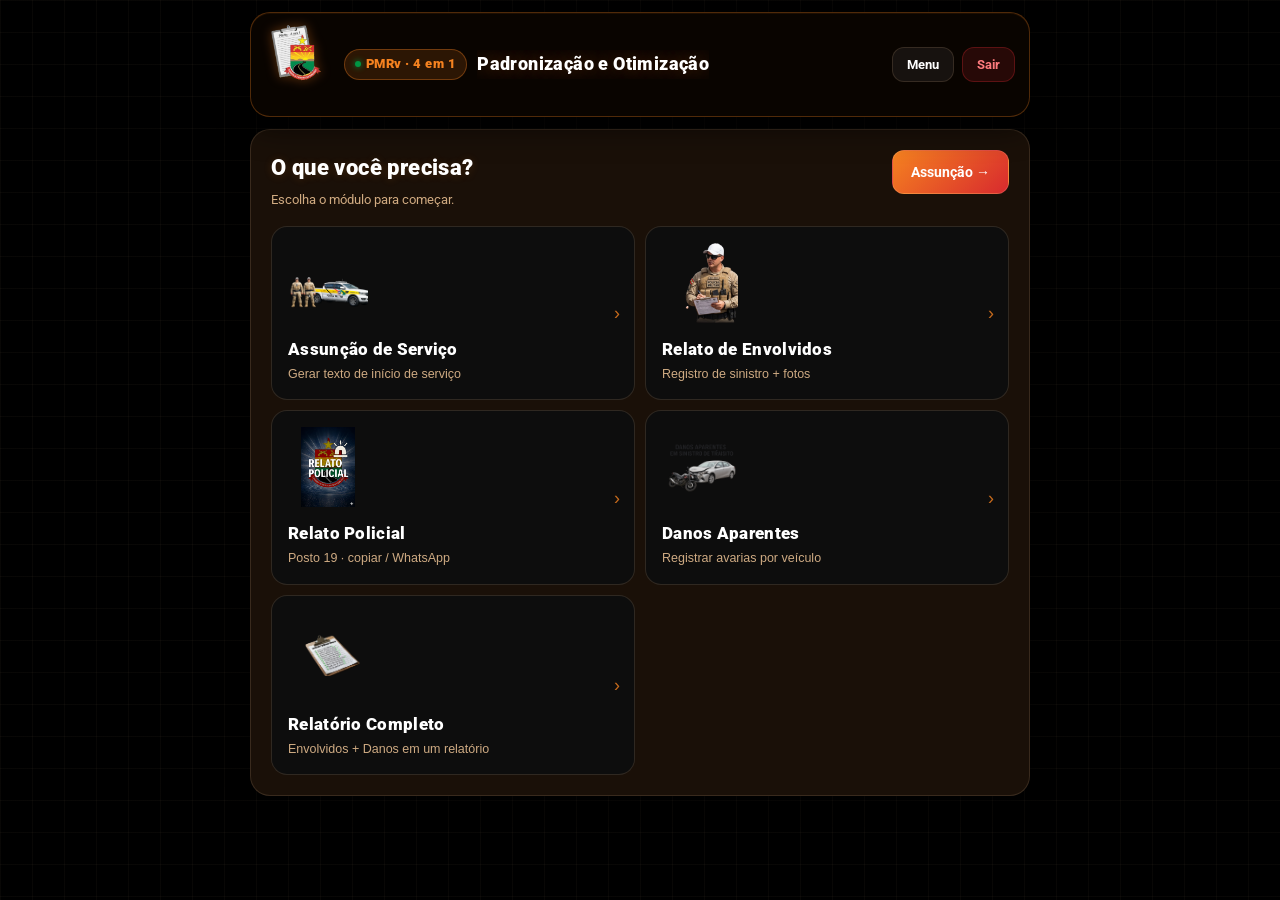
==== index.html @ e7b6b539 "Add files via upload" ====
﻿

<!DOCTYPE html>
<html lang="pt-BR">
<head>
  <meta charset="UTF-8" />
  <meta name="viewport" content="width=device-width, initial-scale=1.0" />
  <meta name="description" content="Ferramenta 4 em 1 para PMRv - Assunção, Envolvidos, Relatório e Danos" />
  <meta name="theme-color" content="#07090f" />
  <title>4 em 1 · PMRv</title>
  <link rel="preconnect" href="https://fonts.googleapis.com">
  <link rel="preconnect" href="https://fonts.gstatic.com" crossorigin>
  <link href="https://fonts.googleapis.com/css2?family=Roboto:wght@400;500;700;900&display=swap" rel="stylesheet">

  
    <link rel="stylesheet" href="css/inlined.css">
    <link rel="stylesheet" href="css/style.css">
</head>

<body>
<div class="app" role="main">

  <!-- ============================================================
       TOPBAR
  ============================================================ -->
  <header class="topbar" role="banner">
    <div class="brand">
      <img src="img/extracted_1.png" alt="Brasão PMRv" class="brand-logo" aria-hidden="true" />
      
      <span class="brand-pill" aria-label="Sistema PMRv 4 em 1 - Online">
        <span class="brand-dot" aria-hidden="true"></span>
        PMRv · 4 em 1
      </span>
      <span class="brand-title">Padronização e Otimização</span>
    </div>
    <nav class="topbar-actions" aria-label="Navegação principal">
      <button class="btn" onclick="go('home')" aria-label="Ir para o menu principal">Menu</button>
      <button class="btn btn-danger" onclick="go('ended')" aria-label="Encerrar sessão">Sair</button>
    </nav>
  </header>

  <!-- ============================================================
       HOME
  ============================================================ -->
  <section id="screen-home" class="screen active" aria-label="Menu principal">
    <div class="card">
      <div class="card-header">
        <div>
          <h2 class="card-title">O que você precisa?</h2>
          <p class="card-sub">Escolha o módulo para começar.</p>
        </div>
        <button class="btn btn-primary btn-lg" onclick="go('assumir')" aria-label="Ir para Assunção de Serviço">Assunção →</button>
      </div>

      <div class="menu-grid" role="navigation" aria-label="Módulos disponíveis">
        <button class="menu-card" data-color="blue" onclick="go('assumir')">
          <div class="menu-icon"><img src="img/extracted_2.png" alt="Viatura PMRv" class="menu-icon-img" /></div>
          <div class="menu-title">Assunção de Serviço</div>
          <div class="menu-desc">Gerar texto de início de serviço</div>
          <span class="menu-arrow">›</span>
        </button>

        <button class="menu-card" data-color="green" onclick="go('envolvidos')">
          <div class="menu-icon"><img src="img/extracted_3.png" alt="Relato de Envolvidos" class="menu-icon-img" /></div>
          <div class="menu-title">Relato de Envolvidos</div>
          <div class="menu-desc">Registro de sinistro + fotos</div>
          <span class="menu-arrow">›</span>
        </button>

        <button class="menu-card" data-color="amber" onclick="go('pmrv')">
          <div class="menu-icon"><img src="img/extracted_4.png" alt="Relato Policial" class="menu-icon-img" /></div>
          <div class="menu-title">Relato Policial</div>
          <div class="menu-desc">Posto 19 · copiar / WhatsApp</div>
          <span class="menu-arrow">›</span>
        </button>

        <button class="menu-card" data-color="red" onclick="go('danos')">
          <div class="menu-icon"><img src="img/extracted_5.png" alt="Danos Aparentes" class="menu-icon-img" /></div>
          <div class="menu-title">Danos Aparentes</div>
          <div class="menu-desc">Registrar avarias por veículo</div>
          <span class="menu-arrow">›</span>
        </button>

        <button class="menu-card" data-color="purple" onclick="go('relatorio')">
          <div class="menu-icon"><img src="relatorio.png" class="menu-icon-img" alt="Relatório Completo" style="height:86px;"></div>
          <div class="menu-title">Relatório Completo</div>
          <div class="menu-desc">Envolvidos + Danos em um relatório</div>
          <span class="menu-arrow">›</span>
        </button>
      </div>
    </div>
  </section>

  <!-- ============================================================
       ASSUNÇÃO DE SERVIÇO
  ============================================================ -->
  <section id="screen-assumir" class="screen">
    <div class="back-row">
      <button class="btn" onclick="go('home')">← Voltar</button>
      <button class="btn btn-danger" onclick="go('ended')">Sair</button>
    </div>
    <div class="card">
      <div class="card-header">
        <div>
          <h2 class="card-title">🚔 Assunção de Serviço</h2>
          <p class="card-sub">Gerar texto de início de serviço para envio</p>
        </div>
      </div>

      <div class="form-grid">
        <!-- Mesa -->
        <div class="form-field">
          <button id="ass_mesa_btn" type="button" class="vtr-btn" style="width:100%;font-size:15px;padding:12px;" onclick="ass_toggleMesa()">🪑 Recepção do P19</button>
        </div>

        <!-- Builder: Viatura + Policiais -->
        <div class="form-field" id="ass_builder_wrap">
          <div id="ass_build_vtr_section">
            <label class="field-label">Adicionar Viatura</label>
            <div class="vtr-grid" id="ass_build_vtr_grid">
              <button type="button" class="vtr-btn" onclick="ass_build_selecionarVtr(this,'0005')">PM-0005</button>
              <button type="button" class="vtr-btn" onclick="ass_build_selecionarVtr(this,'0070')">PM-0070</button>
              <button type="button" class="vtr-btn" onclick="ass_build_selecionarVtr(this,'5312')">PM-5312</button>
              <button type="button" class="vtr-btn" onclick="ass_build_selecionarVtr(this,'6997')">PM-6997</button>
              <button type="button" class="vtr-btn" onclick="ass_build_selecionarVtr(this,'5484')">PM-5484</button>
              <button type="button" class="vtr-btn" onclick="ass_build_selecionarVtr(this,'5592')">PM-5592</button>
              <button type="button" class="vtr-btn" onclick="ass_build_selecionarVtr(this,'5599')">PM-5599</button>
              <button type="button" class="vtr-btn vtr-manual-btn" id="ass_build_vtr_manual_btn" onclick="ass_build_toggleVtrManual(this)">✏️ Manual</button>
            </div>
            <div id="ass_build_vtr_manual_wrap" class="hidden mt-8">
              <div style="display:flex;gap:6px;align-items:center;">
                <div class="prefix-input" style="flex:1;">
                  <span>PM-</span>
                  <input type="text" id="ass_build_vtr_input" placeholder="0000" maxlength="4" inputmode="numeric">
                </div>
              </div>
            </div>
            <div id="ass_build_vtr_label" style="display:none;margin-top:8px;padding:6px 12px;border-radius:8px;background:rgba(59,130,246,.12);color:#3b82f6;font-size:13px;font-weight:700;"></div>
            <div id="ass_build_tipo_section" style="display:none;margin-top:10px;">
              <div style="font-size:11px;font-weight:700;letter-spacing:.6px;text-transform:uppercase;color:var(--label);margin-bottom:6px;">Escala</div>
              <div style="display:grid;grid-template-columns:repeat(3,1fr);gap:6px;">
                <button type="button" class="vtr-btn ass-tipo-btn" onclick="ass_build_selecionarTipo(this,'Ordinária')">Ordinária</button>
                <button type="button" class="vtr-btn ass-tipo-btn" onclick="ass_build_selecionarTipo(this,'Apoio')">Apoio</button>
                <button type="button" class="vtr-btn ass-tipo-btn" onclick="ass_build_selecionarTipo(this,'Ponte')">Ponte</button>
                <button type="button" class="vtr-btn ass-tipo-btn" onclick="ass_build_selecionarTipo(this,'Evento')">Evento</button>
                <button type="button" class="vtr-btn ass-tipo-btn" onclick="ass_build_selecionarTipo(this,'Futebol')">Futebol</button>
                <button type="button" class="vtr-btn ass-tipo-btn" onclick="ass_build_selecionarTipo(this,'__manual__')">✏️ Manual</button>
              </div>
              <div id="ass_build_tipo_manual_wrap" class="hidden" style="margin-top:6px;">
                <input type="text" id="ass_build_tipo_input" placeholder="Tipo de escala..." style="width:100%;" oninput="ass_build_atualizarLabel()">
              </div>
            </div>
            <div style="height:1px;background:var(--border);margin:14px 0;"></div>
          </div>
          <label class="field-label" id="ass_build_pol_label">Policiais desta Viatura</label>
          <div id="ass_build_grupos_grid" style="display:grid;grid-template-columns:1fr;gap:6px;margin-bottom:10px;">
            <button type="button" class="vtr-btn" onclick="ass_build_carregarGrupo(this,'efetivo')">Efetivo</button>
          </div>
          <div id="ass_build_nomes_grid" style="display:none;flex-wrap:wrap;gap:6px;margin-bottom:8px;"></div>
          <div id="ass_build_manual_pol_wrap" class="hidden">
            <div style="display:flex;gap:6px;align-items:center;margin-top:4px;">
              <select id="ass_build_grad_manual" style="flex:0 0 130px;">
                <option value="Sd PM">Soldado</option>
                <option value="Cb PM">Cabo</option>
                <option value="3º Sgt PM">3º Sgt</option>
                <option value="2º Sgt PM">2º Sgt</option>
                <option value="1º Sgt PM">1º Sgt</option>
                <option value="Sub-Ten PM">Sub-Ten</option>
              </select>
              <input type="text" id="ass_build_nome_manual" placeholder="Nome do policial" style="flex:1;" onkeydown="if(event.key==='Enter')ass_build_adicionarManual()">
              <button type="button" class="btn btn-sm btn-success" onclick="ass_build_adicionarManual()">+ OK</button>
            </div>
          </div>
          <button type="button" class="btn btn-sm" style="margin-top:6px;width:100%;" onclick="ass_build_toggleManualPol()">✏️ Adicionar Manualmente</button>
          <div id="ass_build_pol_chips_wrap" style="display:none;margin-top:8px;">
            <div style="font-size:11px;font-weight:700;letter-spacing:.6px;text-transform:uppercase;color:var(--label);margin-bottom:4px;">Selecionados:</div>
            <div id="ass_build_pol_chips" style="display:flex;flex-wrap:wrap;gap:5px;"></div>
          </div>
          <div style="height:1px;background:var(--border);margin:14px 0;"></div>
          <label class="field-label" id="ass_build_hor_label">Horário desta Viatura</label>
          <select id="ass_build_horario" style="width:100%;">
            <option value="06h às 18h">06h às 18h (Diurno)</option>
            <option value="07h às 19h">07h às 19h (Diurno)</option>
            <option value="19h às 07h">19h às 07h (Noturno)</option>
            <option value="13h às 01h">13h às 01h</option>
            <option value="07h às 07h">07h às 07h (24h)</option>
          </select>
          <button type="button" class="btn btn-primary btn-full" id="ass_build_confirmar_btn" style="margin-top:14px;" onclick="ass_adicionarLote()">+ Confirmar Viatura</button>
        </div>

        <!-- Serviço montado (lista de lotes) -->
        <div class="form-field" id="ass_lotes_wrap" style="display:none;">
          <label class="field-label">Serviço Montado</label>
          <div id="ass_lotes_lista"></div>
        </div>

        <!-- Turno -->
        <div class="form-row form-row-2">
          <div class="form-field">
            <label class="field-label">Turno / Horário</label>
            <select id="ass_horario" onchange="ass_toggleManual()">
              <option value="06h às 18h">06h às 18h (Diurno)</option>
              <option value="07h às 19h">07h às 19h (Diurno)</option>
              <option value="19h às 07h">19h às 07h (Noturno)</option>
              <option value="13h às 01h">13h às 01h</option>
              <option value="07h às 07h">07h às 07h (24h)</option>
              <option value="MANUAL">Inserir manualmente...</option>
            </select>
            <input type="text" id="ass_horarioManual" class="hidden mt-8" placeholder="Ex: 08h às 14h">
          </div>
          <div class="form-field">
            <label class="field-label">Localização</label>
            <select id="ass_local">
              <option>P19</option>
              <option>Ponte</option>
              <option>Viatura de apoio no P19</option>
              <option>Setor 3 – Área Central / Pontes</option>
              <option>Apoio / Futebol</option>
              <option>Pontes / Futebol</option>
            </select>
            <input type="text" id="ass_localManual" class="mt-8" placeholder="Local manual (deixe vazio para usar acima)">
          </div>
        </div>

        <button class="btn btn-primary btn-full btn-lg" onclick="ass_gerar()">⚡ Gerar Texto</button>
      </div>

      <div class="result-box" id="ass_result">
        <p class="result-label">Texto gerado</p>
        <div class="result-text" id="ass_resultado"></div>
        <div class="result-actions">
          <button class="btn btn-success" onclick="copiar('ass_resultado', this)">📋 Copiar</button>
          <button class="btn btn-whats"   onclick="whatsapp('ass_resultado')">📲 WhatsApp</button>
        </div>
      </div>
    </div>
  </section>

  <!-- ============================================================
       ENVOLVIDOS
  ============================================================ -->
  <section id="screen-envolvidos" class="screen">
    <div class="back-row">
      <button class="btn" onclick="go('home')">← Voltar</button>
      <button class="btn btn-danger" onclick="go('ended')">Sair</button>
    </div>
    <div class="card">
      <div class="card-header">
        <div>
          <h2 class="card-title">📋 Registro de Sinistro</h2>
          <p class="card-sub">Adicione todos os envolvidos e testemunhas</p>
        </div>
      </div>

      <div id="env_lista" class="form-grid">
        <!-- Cards dinâmicos de envolvidos -->
      </div>

      <button class="btn btn-full mt-12" onclick="env_adicionar()" id="env_btn_add">+ Adicionar Envolvido</button>

      <div class="divider mt-12" style="margin-bottom:12px;"></div>

      <div class="flex gap-8 flex-wrap">
        <button class="btn btn-success" style="flex:1" onclick="env_copiar()">📄 Copiar</button>
        <button class="btn btn-whats"   style="flex:1" onclick="env_whatsapp()">🟢 WhatsApp</button>
      </div>
    </div>
  </section>

  <!-- ============================================================
       PMRv
  ============================================================ -->
  <section id="screen-pmrv" class="screen">
    <div class="back-row">
      <button class="btn" onclick="go('home')">← Voltar</button>
      <button class="btn btn-danger" onclick="go('ended')">Sair</button>
    </div>
    <div class="card">
      <div class="report-header">
        <h1>POLÍCIA MILITAR RODOVIÁRIA</h1>
        <small>1º BPMRv / 1ª CIA / Posto 19</small>
      </div>

      <div class="form-grid">
        <!-- Linha 1: SADE + VTR + Rodovia -->
        <div class="form-row form-row-3">
          <div class="form-field" style="grid-column: span 1;">
            <label class="field-label">Protocolo SADE</label>
            <input type="text" id="pmrv_sade" placeholder="Nº SADE" oninput="pmrv_atualizar()">
          </div>
          <div class="form-field">
            <label class="field-label">VTR</label>
            <div class="prefix-input">
              <span>PM-</span>
              <input type="text" id="pmrv_vtr" placeholder="0000" maxlength="4" inputmode="numeric" oninput="pmrv_validarVtr(this)">
            </div>
          </div>
          <div class="form-field">
            <label class="field-label">Rodovia</label>
            <select id="pmrv_rodovia" onchange="pmrv_verificarRodovia()">
              <option value="SC-401">SC-401</option>
              <option value="SC-405">SC-405</option>
              <option value="SC-406">SC-406</option>
              <option value="SC-281">SC-281</option>
              <option value="SC-407">SC-407</option>
            </select>
          </div>
        </div>

        <!-- Linha 2: Cidade + KM -->
        <div class="form-row form-row-2">
          <div class="form-field">
            <label class="field-label">Cidade</label>
            <input type="text" id="pmrv_cidade" value="Florianópolis/SC" oninput="pmrv_atualizar()">
            <select id="pmrv_cidade_407" class="hidden mt-8" onchange="pmrv_selecionarCidade407()">
              <option value="Biguaçu/SC">Biguaçu/SC</option>
              <option value="Antônio Carlos/SC">Antônio Carlos/SC</option>
            </select>
            <select id="pmrv_cidade_281" class="hidden mt-8" onchange="pmrv_selecionarCidade281()">
              <option value="São José/SC">São José/SC</option>
              <option value="Colônia Santana/SC">Colônia Santana/SC</option>
            </select>
          </div>
          <div class="form-field">
            <label class="field-label">KM</label>
            <input type="text" id="pmrv_km" placeholder="0.000" maxlength="6" oninput="pmrv_atualizar()">
          </div>
        </div>

        <!-- Horário -->
        <div class="form-field">
          <label class="field-label">Horário do Sinistro</label>
          <div class="sub-box">
            <div class="radio-row">
              <label><input type="radio" name="pmrv_tipo_hora" id="pmrv_hora_auto" checked onclick="pmrv_atualizar()"> Automático</label>
              <label><input type="radio" name="pmrv_tipo_hora" id="pmrv_hora_manual" onclick="pmrv_atualizar()"> Manual</label>
              <input type="time" id="pmrv_input_hora" oninput="pmrv_atualizar()" style="width:110px; padding:6px;">
            </div>
          </div>
        </div>

        <!-- Ocorrência -->
        <div class="form-row form-row-2">
          <div class="form-field">
            <label class="field-label">Tipo de Ocorrência</label>
            <select id="pmrv_ocorrencia" onchange="pmrv_verificarVitimas()">
              <option value="Sinistro de trânsito com danos materiais">Danos materiais</option>
              <option value="Sinistro de trânsito com vítima(s)">Com vítima(s)</option>
              <option value="Sinistro de trânsito com óbito">Com óbito</option>
            </select>
          </div>
          <div class="form-field">
            <label class="field-label">Acionamento</label>
            <select id="pmrv_conhecimento" onchange="pmrv_atualizar()">
              <option value="pela Central">Pela Central</option>
              <option value="após deparar-se">Deparou-se</option>
              <option value="por usuário da via">Usuário da via</option>
            </select>
          </div>
        </div>

        <!-- Vítimas (condicional) -->
        <div id="pmrv_box_vitimas" class="form-field hidden">
          <label class="field-label">Quantidade de Vítimas</label>
          <div class="sub-box sub-box-red">
            <div class="vitimas-grid">
              <div class="form-field">
                <label class="field-label">Leve</label>
                <input type="number" id="pmrv_qtd_leve" value="0" min="0" oninput="pmrv_atualizar()">
              </div>
              <div class="form-field">
                <label class="field-label">Grave</label>
                <input type="number" id="pmrv_qtd_grave" value="0" min="0" oninput="pmrv_atualizar()">
              </div>
              <div class="form-field">
                <label class="field-label">Gravíssima</label>
                <input type="number" id="pmrv_qtd_gravissima" value="0" min="0" oninput="pmrv_atualizar()">
              </div>
            </div>
          </div>
        </div>

        <!-- Sentido -->
        <div class="form-row form-row-2">
          <div class="form-field">
            <label class="field-label">Sentido</label>
            <select id="pmrv_sentido" onchange="pmrv_toggleSentidoManual()">
              <option value="Centro–Bairro">Centro–Bairro</option>
              <option value="Bairro–Centro">Bairro–Centro</option>
              <option value="KM Crescente">KM Crescente</option>
              <option value="KM Decrescente">KM Decrescente</option>
              <option value="MANUAL">Outro...</option>
            </select>
            <input type="text" id="pmrv_sentido_manual" class="hidden mt-8" placeholder="Descreva o sentido..." oninput="pmrv_atualizar()">
          </div>
         <div class="form-field">
  <label class="field-label">Tipo de Sinistro</label>
  <select id="pmrv_subtipo" onchange="pmrv_mudarSubtipo()">
    <optgroup label="1. Atropelamento">
      <option value="1.1">1.1 – Atropelamento de Pedestre</option>
      <option value="1.2">1.2 – Atropelamento de Animal</option>
    </optgroup>
    <optgroup label="2. Abalroamento">
      <option value="2.1">2.1 – Abalroamento Longitudinal (Mesmo Sentido)</option>
      <option value="2.2">2.2 – Abalroamento Longitudinal (Sentido Oposto)</option>
      <option value="2.3">2.3 – Abalroamento Transversal</option>
    </optgroup>
    <optgroup label="3. Colisão">
      <option value="3.1">3.1 – Colisão Frontal</option>
      <option value="3.2">3.2 – Colisão Traseira</option>
      <option value="3.3">3.3 – Colisão Engavetamento</option>
    </optgroup>
    <optgroup label="4. Choque">
      <option value="4.1">4.1 – Choque em Poste</option>
      <option value="4.6">4.6 – Choque em Defensa</option>
      <option value="4.9">4.9 – Choque em Objeto (especificar)</option>
    </optgroup>
    <optgroup label="5. Saída de Pista">
      <option value="5.1">5.1 – Saída de Pista Simples</option>
      <option value="5.3">5.3 – Saída de Pista com Capotamento</option>
      <option value="5.4">5.4 – Saída de Pista com Tombamento</option>
    </optgroup>
    <optgroup label="6. Saída + Choque">
      <option value="6.1">6.1 – Saída + Choque em Poste</option>
      <option value="6.2">6.2 – Saída + Choque em Muro</option>
      <option value="6.3">6.3 – Saída + Choque em Defensa</option>
      <option value="6.4">6.4 – Saída + Choque em Objeto (especificar)</option>
    </optgroup>
    <optgroup label="7. Outros">
      <option value="7.1">7.1 – Outros (especificar)</option>
    </optgroup>
  </select>
</div>

        <!-- Objeto / Outros condicional -->
        <div id="pmrv_box_objeto" class="form-field hidden">
          <label class="field-label">Qual o objeto?</label>
          <input type="text" id="pmrv_nome_objeto" placeholder="Ex: árvore, barranco..." oninput="pmrv_mudarSubtipo()">
        </div>
        <div id="pmrv_box_outros" class="form-field hidden">
          <label class="field-label">Descreva a natureza do sinistro</label>
          <input type="text" id="pmrv_descricao_outros" placeholder="Ex: incêndio em veículo, queda de carga..." oninput="pmrv_mudarSubtipo()">
        </div>

        <!-- Dinâmica -->
        <div class="form-field">
          <label class="field-label">Dinâmica do Fato (editável)</label>
          <textarea id="pmrv_dinamica_texto" oninput="pmrv_atualizar()"></textarea>
        </div>
      </div>

      <!-- Resultado em tempo real -->
      <div class="result-box visible" style="margin-top:20px;">
        <p class="result-label">Prévia do relatório</p>
        <div class="result-text" id="pmrv_relatorio"></div>
        <div class="result-actions">
          <button class="btn"            onclick="pmrv_limpar()">🗑 Limpar</button>
          <button class="btn btn-success" onclick="copiar('pmrv_relatorio', this)">📋 Copiar</button>
          <button class="btn btn-whats"   onclick="pmrv_enviarWhatsApp()">📱 WhatsApp</button>
        </div>
      </div>
    </div>
  </section>

  <!-- ============================================================
       DANOS APARENTES — INTERATIVO
  ============================================================ -->
  <section id="screen-danos" class="screen">
    <div class="back-row">
      <button class="btn" onclick="go('home')">← Voltar</button>
      <button class="btn btn-danger" onclick="go('ended')">Sair</button>
    </div>

    <!-- STEP 1: escolher veículo -->
    <div class="card" id="dan-step-vehicle">
      <h2 class="card-title">Selecione o tipo de veículo</h2>
      <p class="card-sub" style="margin-bottom:14px;">Toque no veículo envolvido no sinistro</p>
      <div style="display:grid;grid-template-columns:1fr 1fr;gap:12px;">
        <button class="dan-veh-btn" id="dan-btn-carro" onclick="danEscolherVeiculo('carro')">
          <img src="img/extracted_6.png" alt="Carro" style="height:80px;width:auto;object-fit:contain;margin-bottom:6px;display:block;">
          <span style="font-family:var(--font-display);font-size:18px;font-weight:900;">Carro</span>
        </button>
        <button class="dan-veh-btn" id="dan-btn-moto" onclick="danEscolherVeiculo('moto')">
          <img src="img/extracted_7.png" alt="Motocicleta" style="height:80px;width:auto;object-fit:contain;margin-bottom:6px;display:block;">
          <span style="font-family:var(--font-display);font-size:18px;font-weight:900;">Motocicleta</span>
        </button>
      </div>
      <div id="dan-salvos-area" style="display:none;margin-top:16px;">
        <div style="height:1px;background:var(--border);margin-bottom:14px;"></div>
        <div style="font-size:11px;font-weight:700;letter-spacing:.6px;text-transform:uppercase;color:var(--label);margin-bottom:10px;">Veículos adicionados</div>
        <div id="dan-salvos-lista"></div>
        <div style="height:1px;background:var(--border);margin:14px 0;"></div>
        <button class="btn btn-primary btn-full btn-lg" onclick="danGerarTextoTodos()">⚡ Gerar Relatório de Todos</button>
        <div id="dan-todos-result-area" style="display:none;margin-top:14px;">
          <div class="result-text" id="dan-todos-result-text"></div>
          <div class="result-actions">
            <button class="btn btn-success" onclick="danTodosCopiar(this)">📋 Copiar</button>
            <button class="btn btn-whats" onclick="danTodosWhatsApp()">📲 WhatsApp</button>
          </div>
        </div>
      </div>
    </div>

    <!-- STEP 2: diagrama interativo -->
    <div id="dan-step-diagram" style="display:none;">
      <div style="display:flex;gap:8px;margin-bottom:12px;flex-wrap:wrap;">
        <button class="btn" onclick="danVoltarStep1()">← Trocar veículo</button>
        <button class="btn btn-danger" onclick="danLimparTudo()">🗑 Limpar tudo</button>
      </div>

      <div class="card">
        <div style="display:flex;align-items:flex-start;justify-content:space-between;gap:12px;flex-wrap:wrap;margin-bottom:14px;">
          <div>
            <h2 class="card-title" id="dan-diag-title">Danos Aparentes — Carro</h2>
            <p class="card-sub">Toque nos pontos numerados para registrar o dano</p>
          </div>
          <span id="dan-veh-badge" style="font-size:28px;"></span>
        </div>

        <!-- Tabs de vista -->
        <div style="display:grid;grid-template-columns:repeat(4,1fr);gap:6px;margin-bottom:14px;">
          <button class="dan-tab active" id="dan-tab-frontal"  onclick="danMudarVista('frontal')">
            <img class="dan-tab-thumb" src="carro_frente_nobg.png" alt="Frente">
            Frontal
          </button>
          <button class="dan-tab" id="dan-tab-traseira" onclick="danMudarVista('traseira')">
            <img class="dan-tab-thumb" src="carro_tras_nobg.png" alt="Traseira">
            Traseira
          </button>
          <button class="dan-tab" id="dan-tab-esquerda" onclick="danMudarVista('esquerda')">
            <img class="dan-tab-thumb" src="carro_esquerda_nobg.png" alt="Esquerda">
            Lateral esquerda
          </button>
          <button class="dan-tab" id="dan-tab-direita"  onclick="danMudarVista('direita')">
            <img class="dan-tab-thumb" src="carro_direita_nobg.png" alt="Direita">
            Lateral direita
          </button>
        </div>

        <!-- SVG area -->
        <div id="dan-diagram-area" style="background:var(--surface);border:1px solid var(--border);border-radius:14px;overflow:hidden;display:flex;align-items:center;justify-content:center;min-height:220px;"></div>
        <div style="display:flex;align-items:center;justify-content:space-between;margin-top:8px;flex-wrap:wrap;gap:6px;">
          <p style="font-size:11px;color:var(--label);margin:0;" id="dan-hint-txt">Toque num círculo → escolha o tipo de dano</p>
          <div style="display:flex;gap:6px;">
            <button id="dan-edit-btn" type="button" class="btn btn-sm" style="font-size:11px;padding:4px 10px;" onclick="danToggleEditar()">&#128393; Editar pontos</button>
            <button type="button" class="btn btn-sm" style="font-size:11px;padding:4px 10px;background:rgba(34,197,94,.15);border-color:#22c55e;color:#22c55e;" onclick="danSalvarCoordenadas()">&#128190; Salvar</button>
            <button type="button" class="btn btn-sm" style="font-size:11px;padding:4px 10px;" onclick="danExportarCoordenadas()">&#128196; Exportar JS</button>
          </div>
        </div>
      </div>

      <!-- Summary + resultado -->
      <div class="card" style="margin-top:12px;">
        <div style="font-size:11px;font-weight:700;letter-spacing:.6px;text-transform:uppercase;color:var(--label);margin-bottom:10px;">Danos registrados</div>
        <div id="dan-summary-tags">
          <div style="font-size:13px;color:var(--label);text-align:center;padding:18px;border:1px dashed var(--border);border-radius:10px;">Nenhum dano registrado ainda.<br>Toque nos pontos do diagrama.</div>
        </div>
        <div style="height:1px;background:var(--border);margin:14px 0;"></div>
        <button class="btn btn-success btn-full" style="margin-bottom:8px;" onclick="danSalvarVeiculo()">💾 Salvar este veículo</button>
        <button class="btn btn-primary btn-full btn-lg" onclick="danGerarTexto()">⚡ Gerar Relatório</button>
        <div id="dan-result-area" style="display:none;margin-top:14px;">
          <div class="result-text" id="dan-result-text"></div>
          <div class="result-actions">
            <button class="btn btn-success" onclick="danCopiar(this)">📋 Copiar</button>
            <button class="btn btn-whats"   onclick="danWhatsApp()">📲 WhatsApp</button>
          </div>
        </div>
      </div>

      <!-- Fotos dos danos — Carro -->
      <div class="card" style="margin-top:12px;">
        <div style="font-size:11px;font-weight:700;letter-spacing:.6px;text-transform:uppercase;color:var(--label);margin-bottom:10px;">📷 Fotos dos Danos</div>
        <div style="display:grid;grid-template-columns:1fr 1fr;gap:8px;margin-bottom:4px;">
          <label class="foto-label" style="flex-direction:column;padding:12px 6px;font-size:12px;">
            <span style="font-size:20px;margin-bottom:3px;">📷</span>Tirar Foto
            <input type="file" accept="image/*" capture="environment" multiple style="display:none;" onchange="danFotoMiniatura(this,'dan-foto-grid-carro','dan-foto-actions-carro')">
          </label>
          <label class="foto-label" style="flex-direction:column;padding:12px 6px;font-size:12px;">
            <span style="font-size:20px;margin-bottom:3px;">🖼️</span>Anexar Imagem
            <input type="file" accept="image/*" multiple style="display:none;" onchange="danFotoMiniatura(this,'dan-foto-grid-carro','dan-foto-actions-carro')">
          </label>
        </div>
        <div class="foto-grid" id="dan-foto-grid-carro"></div>
        <div id="dan-foto-actions-carro" style="display:none;gap:6px;flex-wrap:wrap;margin-top:8px;">
          <button type="button" class="btn btn-sm btn-whats" onclick="danFotoCompartilhar('dan-foto-grid-carro')">📲 Compartilhar Fotos</button>
          <button type="button" class="btn btn-sm btn-danger" onclick="danFotoLimpar('dan-foto-grid-carro','dan-foto-actions-carro')">🗑 Remover Todas</button>
        </div>
      </div>
    </div>

    <div id="dan-step-moto360" style="display:none;">
      <div style="display:flex;gap:8px;margin-bottom:12px;flex-wrap:wrap;">
        <button class="btn" onclick="danVoltarStep1()">← Trocar veículo</button>
        <button class="btn btn-danger" onclick="v360limpar()">🗑 Limpar tudo</button>
      </div>

      <div class="card">
        <div style="display:flex;align-items:flex-start;justify-content:space-between;gap:12px;flex-wrap:wrap;margin-bottom:14px;">
          <div>
            <h2 class="card-title">🏍️ Danos Aparentes — Motocicleta</h2>
            <p class="card-sub" id="v360-hint-txt">Toque nos círculos para registrar os danos.</p>
          </div>
          <div style="display:flex;gap:6px;flex-wrap:wrap;align-items:center;">
            <button id="v360-edit-btn" type="button" class="btn btn-sm" style="font-size:11px;padding:4px 10px;" onclick="v360ToggleEditar()">✏️ Editar pontos</button>
            <button type="button" class="btn btn-sm" style="font-size:11px;padding:4px 10px;background:rgba(34,197,94,.15);border-color:#22c55e;color:#22c55e;" onclick="v360SalvarCoordenadas()">💾 Salvar</button>
            <button type="button" class="btn btn-sm" style="font-size:11px;padding:4px 10px;" onclick="v360ExportarCoordenadas()">📄 Exportar JS</button>
          </div>
        </div>

        <div style="display:grid;grid-template-columns:repeat(4,1fr);gap:6px;margin-bottom:14px;">
          <button class="dan-tab active" id="v360-tab-frente"   onclick="v360switchTab(this,'frente')">
            <img class="dan-tab-thumb" src="" id="dan-thumb-frente" alt="Frente">
            Frente
          </button>
          <button class="dan-tab" id="v360-tab-tras" onclick="v360switchTab(this,'tras')">
            <img class="dan-tab-thumb" src="" id="dan-thumb-tras" alt="Traseira">
            Traseira
          </button>
          <button class="dan-tab" id="v360-tab-direita" onclick="v360switchTab(this,'direita')">
            <img class="dan-tab-thumb" src="" id="dan-thumb-direita" alt="Direita">
            Lateral direita
          </button>
          <button class="dan-tab" id="v360-tab-esquerda" onclick="v360switchTab(this,'esquerda')">
            <img class="dan-tab-thumb" src="" id="dan-thumb-esquerda" alt="Esquerda">
            Lateral esquerda
          </button>
        </div>

        <div class="v360-wrap">
          <div class="v360-canvas" id="v360-canvas">
            <div class="v360-hint" id="v360-hint">👆 Toque na foto para posicionar o marcador</div>
            <img src="img/extracted_8.png" id="v360-img-frente" class="moto-img active" alt="Moto frente">
            <img src="img/extracted_9.png" id="v360-img-tras" class="moto-img" alt="Moto traseira">
            <img src="img/extracted_10.png" id="v360-img-direita" class="moto-img" alt="Moto direita">
            <img src="img/extracted_11.png" id="v360-img-esquerda" class="moto-img" alt="Moto esquerda">
          </div>
          <div class="v360-legend">
              <div class="v360-legend-header">🏍️ Peças — soltar em: <span id="v360-leg-vista">FRENTE</span></div>
              <div style="padding:4px 12px 5px;font-size:11px;color:var(--muted);border-bottom:1px solid var(--border);background:rgba(245,158,11,.06);">↔ Arraste ◯ para a foto · Clique no ◯ na foto para classificar</div>
              <div class="v360-legend-scroll" id="v360-legend-list"></div>
          </div>
        </div>
      </div>

      <div class="card" style="margin-top:12px;">
        <div style="font-size:11px;font-weight:700;letter-spacing:.6px;text-transform:uppercase;color:var(--label);margin-bottom:10px;">Danos registrados</div>
        <div id="v360-summary-tags">
          <div style="font-size:13px;color:var(--label);text-align:center;padding:18px;border:1px dashed var(--border);border-radius:10px;">Nenhum dano registrado ainda.<br>Adicione marcadores na foto.</div>
        </div>
        <div style="height:1px;background:var(--border);margin:14px 0;"></div>
        <button class="btn btn-success btn-full" style="margin-bottom:8px;" onclick="danSalvarVeiculo()">💾 Salvar este veículo</button>
        <button class="btn btn-primary btn-full btn-lg" onclick="danGerarTexto()">⚡ Gerar Relatório</button>
        <div id="v360-result-area" style="display:none;margin-top:14px;">
          <div class="result-text" id="v360-result-text"></div>
          <div class="result-actions">
            <button class="btn btn-success" onclick="v360Copiar(this)">📋 Copiar</button>
            <button class="btn btn-whats" onclick="v360WhatsApp()">📲 WhatsApp</button>
          </div>
        </div>
      </div>

      <!-- Fotos dos danos — Moto -->
      <div class="card" style="margin-top:12px;">
        <div style="font-size:11px;font-weight:700;letter-spacing:.6px;text-transform:uppercase;color:var(--label);margin-bottom:10px;">📷 Fotos dos Danos</div>
        <div style="display:grid;grid-template-columns:1fr 1fr;gap:8px;margin-bottom:4px;">
          <label class="foto-label" style="flex-direction:column;padding:12px 6px;font-size:12px;">
            <span style="font-size:20px;margin-bottom:3px;">📷</span>Tirar Foto
            <input type="file" accept="image/*" capture="environment" multiple style="display:none;" onchange="danFotoMiniatura(this,'dan-foto-grid-moto','dan-foto-actions-moto')">
          </label>
          <label class="foto-label" style="flex-direction:column;padding:12px 6px;font-size:12px;">
            <span style="font-size:20px;margin-bottom:3px;">🖼️</span>Anexar Imagem
            <input type="file" accept="image/*" multiple style="display:none;" onchange="danFotoMiniatura(this,'dan-foto-grid-moto','dan-foto-actions-moto')">
          </label>
        </div>
        <div class="foto-grid" id="dan-foto-grid-moto"></div>
        <div id="dan-foto-actions-moto" style="display:none;gap:6px;flex-wrap:wrap;margin-top:8px;">
          <button type="button" class="btn btn-sm btn-whats" onclick="danFotoCompartilhar('dan-foto-grid-moto')">📲 Compartilhar Fotos</button>
          <button type="button" class="btn btn-sm btn-danger" onclick="danFotoLimpar('dan-foto-grid-moto','dan-foto-actions-moto')">🗑 Remover Todas</button>
        </div>
      </div>
    </div>

  </section>

  <!-- ============================================================
       RELATÓRIO COMPLETO
  ============================================================ -->
  <section id="screen-relatorio" class="screen">
    <div class="back-row">
      <button class="btn" onclick="go('home')">← Voltar</button>
      <button class="btn btn-danger" onclick="go('ended')">Sair</button>
    </div>

    <div class="card" style="border-left:4px solid #8b5cf6;margin-bottom:4px;">
      <div style="font-size:30px;margin-bottom:6px;">📋</div>
      <div class="screen-title" style="margin:0 0 4px;">Relatório Completo</div>
      <div style="color:var(--muted);font-size:13px;">Consolida envolvidos + danos aparentes em um único relatório</div>
    </div>

    <div style="display:grid;grid-template-columns:1fr 1fr;gap:10px;margin-bottom:10px;">
      <div class="card" style="text-align:center;padding:16px 10px;">
        <div id="rel-count-env" style="font-size:32px;font-weight:900;color:#22c55e;">—</div>
        <div style="font-size:11px;color:var(--muted);text-transform:uppercase;letter-spacing:.5px;">Envolvidos</div>
      </div>
      <div class="card" style="text-align:center;padding:16px 10px;">
        <div id="rel-count-dan" style="font-size:32px;font-weight:900;color:#f59e0b;">—</div>
        <div style="font-size:11px;color:var(--muted);text-transform:uppercase;letter-spacing:.5px;">Veíc. c/ Danos</div>
      </div>
    </div>

    <button class="btn btn-primary btn-lg btn-full" onclick="relFull_gerar()" style="background:linear-gradient(135deg,#7c3aed,#8b5cf6);">🔄 Gerar Relatório Completo</button>

    <div id="rel-result-area" style="display:none;margin-top:14px;">
      <div class="card">
        <div style="font-size:11px;font-weight:700;letter-spacing:.6px;text-transform:uppercase;color:var(--label);margin-bottom:8px;">📄 Texto do Relatório</div>
        <pre id="rel-result-text" style="white-space:pre-wrap;font-size:12px;line-height:1.6;color:var(--text);font-family:inherit;max-height:360px;overflow-y:auto;"></pre>
      </div>
      <div style="display:grid;grid-template-columns:1fr 1fr;gap:8px;margin-top:8px;">
        <button class="btn btn-success btn-lg" onclick="relFull_copiar(this)">📋 Copiar</button>
        <button class="btn btn-whats btn-lg" onclick="relFull_whatsapp()">📲 WhatsApp</button>
      </div>
      <button class="btn btn-lg btn-full" style="margin-top:8px;" onclick="relFull_baixar()">💾 Baixar como .txt</button>
    </div>
  </section>

  <!-- ============================================================
       ENCERRADO
  ============================================================ -->
  <section id="screen-ended" class="screen">
    <div class="card ended-box">
      <div class="ended-icon">🚔</div>
      <h2 class="ended-title">Aplicativo encerrado</h2>
      <p class="ended-sub">Você pode fechar esta aba ou retornar ao menu.</p>
      <button class="btn btn-primary btn-lg" onclick="go('home')">← Voltar ao Menu</button>
    </div>
  </section>

</div><!-- /.app -->

<!-- Modal fora do app para garantir z-index correto -->
<div id="dan-modal-global" onclick="danFecharModalFora(event)" role="dialog" aria-modal="true" aria-label="Selecionar tipo de dano">
  <div class="dan-modal-inner">
    <div id="dan-modal-title-g" style="font-family:var(--font-display);font-size:17px;font-weight:900;color:#fbbf24;margin-bottom:14px;"></div>
    <div style="display:grid;grid-template-columns:1fr 1fr;gap:8px;margin-bottom:14px;">
      <button class="dan-dmg-opt" id="dan-opt-amassado-g" onclick="danSelecionarDano('amassado')"><span style="display:block;font-size:22px;margin-bottom:4px;">🔨</span>Amassado</button>
      <button class="dan-dmg-opt" id="dan-opt-riscado-g"  onclick="danSelecionarDano('riscado')"><span style="display:block;font-size:22px;margin-bottom:4px;">✏️</span>Riscado</button>
      <button class="dan-dmg-opt" id="dan-opt-quebrado-g" onclick="danSelecionarDano('quebrado')"><span style="display:block;font-size:22px;margin-bottom:4px;">💥</span>Quebrado</button>
      <button class="dan-dmg-opt" id="dan-opt-trincado-g" onclick="danSelecionarDano('trincado')"><span style="display:block;font-size:22px;margin-bottom:4px;">🔍</span>Trincado</button>
    </div>
    <div style="display:flex;gap:8px;">
      <button class="btn btn-danger btn-full" onclick="danRemoverDano()">✕ Remover dano</button>
      <button class="btn btn-full" onclick="danFecharModal()">Cancelar</button>
    </div>
  </div>
</div>

<!-- Modal Galeria de Fotos -->
<!-- Modal exportar coordenadas JS -->
<div id="dan-export-modal" onclick="if(event.target===this)document.getElementById('dan-export-modal').style.display='none'"
     style="display:none;position:fixed;inset:0;background:rgba(0,0,0,.75);z-index:9999;display:none;align-items:center;justify-content:center;padding:16px;">
  <div style="background:#1a1f2e;border:1px solid var(--border);border-radius:16px;padding:20px;max-width:600px;width:100%;max-height:80vh;display:flex;flex-direction:column;gap:12px;">
    <div style="display:flex;align-items:center;justify-content:space-between;">
      <span style="font-weight:800;font-size:16px;color:#F58220;">📄 Exportar Coordenadas JS</span>
      <button class="btn btn-sm btn-danger" onclick="document.getElementById('dan-export-modal').style.display='none'">✕</button>
    </div>
    <p style="font-size:12px;color:var(--label);margin:0;">Copie o código abaixo e substitua o trecho correspondente dentro do <code>DAN_DIAGRAMAS</code> ou <code>v360makeDb()</code> no HTML.</p>
    <textarea id="dan-export-code" style="flex:1;min-height:260px;background:#0d1117;color:#a5f3fc;font-size:11px;font-family:monospace;border:1px solid var(--border);border-radius:8px;padding:10px;resize:vertical;" readonly></textarea>
    <button class="btn btn-success" onclick="danExportCopiar(this)">📋 Copiar código</button>
  </div>
</div>

<div id="foto-galeria-overlay" onclick="if(event.target===this)env_fecharGaleria()">
  <div class="foto-galeria-header">
    <span class="foto-galeria-titulo"></span>
    <button class="btn btn-sm btn-danger" onclick="env_fecharGaleria()">✕ Fechar</button>
  </div>
  <div class="foto-galeria-grid"></div>
  <div class="foto-galeria-actions">
    <button class="btn btn-whats btn-lg" style="flex:1" onclick="env_whatsappFotos()">📲 Salvar e Enviar p/ WhatsApp</button>
  </div>
</div>

<!-- Modal v360 Motocicleta -->
<div class="v360-overlay" id="v360-overlay" onclick="if(event.target===this)v360closeModal()">
  <div class="v360-modal">
    <h3 id="v360-m-title"></h3>
    <p id="v360-m-sub">Selecione o tipo de avaria.</p>
    <div class="v360-dano-grid">
      <button class="v360-dbtn v360-d-amassou" data-val="Amassado" onclick="v360saveModal('Amassado')"><span style="display:block;font-size:22px;margin-bottom:4px;">🔨</span>Amassado</button>
      <button class="v360-dbtn v360-d-riscado"  data-val="Riscado"  onclick="v360saveModal('Riscado')"><span style="display:block;font-size:22px;margin-bottom:4px;">✏️</span>Riscado</button>
      <button class="v360-dbtn v360-d-quebrou"  data-val="Quebrado"  onclick="v360saveModal('Quebrado')"><span style="display:block;font-size:22px;margin-bottom:4px;">💥</span>Quebrado</button>
      <button class="v360-dbtn v360-d-trincou"  data-val="Trincado"  onclick="v360saveModal('Trincado')"><span style="display:block;font-size:22px;margin-bottom:4px;">🔍</span>Trincado</button>
    </div>
    <div style="display:flex;gap:8px;">
      <button class="btn btn-danger btn-full" id="v360-btn-pend" style="display:none;" onclick="v360clearDano()">✕ Remover dano</button>
      <button class="btn btn-full" onclick="v360closeModal()">Cancelar</button>
    </div>
  </div>
</div>

<!-- ============================================================
     SCRIPTS UNIFICADOS
============================================================ -->
<script>
/* ---------------------------------------------------------------
   THUMBS DAS ABAS — copia src das imagens v360 para os thumbnails
--------------------------------------------------------------- */
document.addEventListener('DOMContentLoaded', function(){
  const map = {
    'dan-thumb-frente':   'v360-img-frente',
    'dan-thumb-tras':     'v360-img-tras',
    'dan-thumb-direita':  'v360-img-direita',
    'dan-thumb-esquerda': 'v360-img-esquerda'
  };
  Object.keys(map).forEach(function(thumbId){
    const src = document.getElementById(map[thumbId]);
    const thumb = document.getElementById(thumbId);
    if (src && thumb) thumb.src = src.src;
  });
});

/* ---------------------------------------------------------------
   NAVEGAÇÃO
--------------------------------------------------------------- */
const SCREENS = ['home','assumir','envolvidos','pmrv','danos','relatorio','ended'];

function go(name) {
  SCREENS.forEach(id => {
    const el = document.getElementById('screen-' + id);
    if (el) el.classList.toggle('active', id === name);
  });
  window.scrollTo({ top: 0, behavior: 'smooth' });

  // Inicializar telas que precisam de setup
  if (name === 'envolvidos' && document.getElementById('env_lista').children.length === 0) env_adicionar();
  if (name === 'danos') {
    document.getElementById('dan-step-vehicle').style.display = 'block';
    document.getElementById('dan-step-diagram').style.display = 'none';
    document.getElementById('dan-step-moto360').style.display = 'none';
    danVeiculo = null; danDanos = {};
    danVeiculosSalvos = [];
    v360db = v360makeDb();
    document.getElementById('dan-btn-carro').classList.remove('active');
    document.getElementById('dan-btn-moto').classList.remove('active');
    document.getElementById('dan-salvos-area').style.display = 'none';
    danFotoLimpar('dan-foto-grid-carro','dan-foto-actions-carro');
    danFotoLimpar('dan-foto-grid-moto','dan-foto-actions-moto');
  }
  if (name === 'pmrv') { pmrv_verificarRodovia(); pmrv_mudarSubtipo(); pmrv_atualizar(); }
  if (name === 'relatorio') {
    document.getElementById('rel-count-env').textContent = document.querySelectorAll('#env_lista .person-card').length || '0';
    document.getElementById('rel-count-dan').textContent = danVeiculosSalvos.length || '0';
    document.getElementById('rel-result-area').style.display = 'none';
  }
}

/* ---------------------------------------------------------------
   UTILITÁRIOS COMPARTILHADOS
--------------------------------------------------------------- */
function capFirst(input) {
  const v = input.value;
  if (v.length > 0) input.value = v.charAt(0).toUpperCase() + v.slice(1).toLowerCase();
}

function copiar(elId, btn) {
  const texto = document.getElementById(elId).textContent;
  navigator.clipboard.writeText(texto).then(() => {
    const original = btn.innerHTML;
    btn.innerHTML = '✅ Copiado!';
    btn.classList.add('btn-success');
    setTimeout(() => { btn.innerHTML = original; }, 2000);
  });
}

function whatsapp(elId) {
  const texto = document.getElementById(elId).textContent;
  window.open('https://wa.me/?text=' + encodeURIComponent(texto), '_blank');
}

function mascaraTelefone(input) {
  let v = input.value.replace(/\D/g, '');
  if (v.length > 10) v = v.replace(/^(\d{2})(\d{5})(\d{4})/, '($1) $2-$3');
  else                v = v.replace(/^(\d{2})(\d{4})(\d{0,4})/, '($1) $2-$3');
  input.value = v;
}

/* ---------------------------------------------------------------
   ASSUNÇÃO DE SERVIÇO
--------------------------------------------------------------- */
/* ---------------------------------------------------------------
   ASSUNÇÃO — GUARNIÇÃO POR GRUPOS
--------------------------------------------------------------- */
const ASS_GRUPOS = {
  efetivo: [
    'Sub Ten JORGE LUIZ', 'Sub Ten OSORIO',
    '2º Sgt BARDT', '2º Sgt CAVALLAZZI', '3º Sgt DOUGLAS', '3º Sgt FIGUEIREDO', '3º Sgt FRANCISCO', '3º Sgt FRANCINE', '3º Sgt LEONARDO', '3º Sgt MARTINS', '3º Sgt WALTER',
    'Cb ADEMIR', 'Cb ANDRADE', 'Cb CABRAL', 'Cb DIEGO', 'Cb FABIANA', 'Cb JEFERSON', 'Cb JULIANA', 'Cb MATHEUS', 'Cb RODRIGUES', 'Cb SANTOS', 'Cb SCARABELOT', 'Cb SILVA', 'Cb THIAGO'
  ]
};

// === Assunção de Serviço ===
let ass_mesa = false;
let ass_lotes = []; // [{viatura:'0005', policiais:[...]}, ...]
// estado do builder
let ass_build_vtr = null;
let ass_build_pol = [];

function ass_toggleMesa() {
  ass_mesa = !ass_mesa;
  document.getElementById('ass_mesa_btn').classList.toggle('active', ass_mesa);
  document.getElementById('ass_build_vtr_section').style.display = ass_mesa ? 'none' : '';
  document.getElementById('ass_build_pol_label').textContent = ass_mesa ? 'Policiais na Mesa' : 'Policiais desta Viatura';
  document.getElementById('ass_build_hor_label').textContent = ass_mesa ? 'Horário da Mesa' : 'Horário desta Viatura';
  document.getElementById('ass_build_confirmar_btn').textContent = ass_mesa ? '+ Confirmar Mesa' : '+ Confirmar Viatura';
  if (ass_mesa) {
    document.getElementById('ass_horario').value = '07h às 19h';
    document.getElementById('ass_build_horario').value = '07h às 19h';
    ass_toggleManual();
  }
  ass_renderLotes();
}

// ---- Builder: seleção de viatura ----
function ass_build_selecionarVtr(btn, numero) {
  document.querySelectorAll('#ass_build_vtr_grid .vtr-btn').forEach(b => b.classList.remove('active'));
  btn.classList.add('active');
  ass_build_vtr = numero;
  document.getElementById('ass_build_vtr_manual_wrap').classList.add('hidden');
  const label = document.getElementById('ass_build_vtr_label');
  label.style.display = 'block';
  label.textContent = 'PM-' + numero;
  // reset tipo e mostra seleção de escala
  ass_build_tipo = null;
  document.querySelectorAll('.ass-tipo-btn').forEach(b => b.classList.remove('active'));
  document.getElementById('ass_build_tipo_manual_wrap').classList.add('hidden');
  document.getElementById('ass_build_tipo_input').value = '';
  document.getElementById('ass_build_tipo_section').style.display = 'block';
}

function ass_build_toggleVtrManual(btn) {
  const wrap = document.getElementById('ass_build_vtr_manual_wrap');
  const isHidden = wrap.classList.contains('hidden');
  document.querySelectorAll('#ass_build_vtr_grid .vtr-btn').forEach(b => b.classList.remove('active'));
  if (isHidden) {
    wrap.classList.remove('hidden');
    btn.classList.add('active');
    ass_build_vtr = '__manual__';
    document.getElementById('ass_build_vtr_input').focus();
    document.getElementById('ass_build_vtr_label').style.display = 'none';
    // reset tipo
    ass_build_tipo = null;
    document.querySelectorAll('.ass-tipo-btn').forEach(b => b.classList.remove('active'));
    document.getElementById('ass_build_tipo_section').style.display = 'block';
  } else {
    wrap.classList.add('hidden');
    ass_build_vtr = null;
    ass_build_tipo = null;
    document.getElementById('ass_build_vtr_label').style.display = 'none';
    document.getElementById('ass_build_tipo_section').style.display = 'none';
  }
}

function ass_build_selecionarTipo(btn, tipo) {
  document.querySelectorAll('.ass-tipo-btn').forEach(b => b.classList.remove('active'));
  btn.classList.add('active');
  const manualWrap = document.getElementById('ass_build_tipo_manual_wrap');
  if (tipo === '__manual__') {
    ass_build_tipo = null;
    manualWrap.classList.remove('hidden');
    document.getElementById('ass_build_tipo_input').focus();
  } else {
    ass_build_tipo = tipo;
    manualWrap.classList.add('hidden');
    document.getElementById('ass_build_tipo_input').value = '';
    // Ordinária → aplica 24h automaticamente
    if (tipo === 'Ordinária') {
      document.getElementById('ass_build_horario').value = '07h às 07h';
    }
  }
  ass_build_atualizarLabel();
}

function ass_build_atualizarLabel() {
  const label = document.getElementById('ass_build_vtr_label');
  if (!label.style.display || label.style.display === 'none') return;
  const vtrNum = ass_build_vtr === '__manual__'
    ? (document.getElementById('ass_build_vtr_input').value.trim() || '????')
    : ass_build_vtr;
  let tipoLabel = ass_build_tipo ? ass_build_tipo : '';
  if (!tipoLabel) {
    const tipoInput = document.getElementById('ass_build_tipo_input').value.trim();
    if (tipoInput) tipoLabel = tipoInput;
  }
  label.textContent = 'PM-' + vtrNum + (tipoLabel ? ' — ' + tipoLabel : '');
}

// ---- Builder: seleção de policiais ----
function ass_build_carregarGrupo(btn, grupo) {
  document.querySelectorAll('#ass_build_grupos_grid .vtr-btn').forEach(b => b.classList.remove('active'));
  btn.classList.add('active');
  const grid = document.getElementById('ass_build_nomes_grid');
  grid.innerHTML = '';
  grid.style.display = 'flex';
  ASS_GRUPOS[grupo].forEach(nome => {
    const b = document.createElement('button');
    b.type = 'button';
    b.className = 'vtr-btn';
    if (ass_build_pol.includes(nome)) b.classList.add('active');
    b.style.cssText = 'font-size:12px;padding:7px 10px;font-family:var(--font-body);font-weight:700;';
    b.textContent = nome;
    b.onclick = () => ass_build_toggleNome(b, nome);
    grid.appendChild(b);
  });
}

function ass_build_toggleNome(btn, nome) {
  const idx = ass_build_pol.indexOf(nome);
  if (idx === -1) { ass_build_pol.push(nome); btn.classList.add('active'); }
  else { ass_build_pol.splice(idx, 1); btn.classList.remove('active'); }
  ass_build_renderChips();
}

function ass_build_toggleManualPol() {
  document.getElementById('ass_build_manual_pol_wrap').classList.toggle('hidden');
}

function ass_build_adicionarManual() {
  const grad = document.getElementById('ass_build_grad_manual').value;
  const nome = document.getElementById('ass_build_nome_manual').value.trim().toUpperCase();
  if (!nome) return;
  const completo = grad + ' ' + nome;
  if (!ass_build_pol.includes(completo)) { ass_build_pol.push(completo); ass_build_renderChips(); }
  document.getElementById('ass_build_nome_manual').value = '';
}

function ass_build_renderChips() {
  const wrap = document.getElementById('ass_build_pol_chips_wrap');
  const lista = document.getElementById('ass_build_pol_chips');
  lista.innerHTML = '';
  if (!ass_build_pol.length) { wrap.style.display = 'none'; return; }
  wrap.style.display = 'block';
  ass_build_pol.forEach((nome, i) => {
    const tag = document.createElement('span');
    tag.style.cssText = 'display:inline-flex;align-items:center;gap:5px;padding:4px 10px;border-radius:999px;background:rgba(245,130,32,.15);border:1px solid rgba(245,130,32,.35);color:#F58220;font-size:12px;font-weight:700;cursor:pointer;';
    tag.innerHTML = nome + ' <span style="font-size:10px;opacity:.7;">✕</span>';
    tag.onclick = () => {
      ass_build_pol.splice(i, 1);
      document.querySelectorAll('#ass_build_nomes_grid .vtr-btn').forEach(b => {
        if (b.textContent === nome) b.classList.remove('active');
      });
      ass_build_renderChips();
    };
    lista.appendChild(tag);
  });
}

// ---- Confirmar e adicionar lote ----
function ass_adicionarLote() {
  if (!ass_build_pol.length) { alert('Selecione ao menos um policial.'); return; }
  const horLote = document.getElementById('ass_build_horario').value;

  if (ass_mesa) {
    // no modo Mesa, adiciona diretamente como lote de mesa
    ass_lotes.push({ viatura: null, policiais: ass_build_pol.slice(), horario: horLote, mesa: true });
  } else {
    let vtr = ass_build_vtr;
    if (vtr === '__manual__') {
      vtr = document.getElementById('ass_build_vtr_input').value.trim();
      if (!vtr) { alert('Digite o número da viatura.'); return; }
    }
    if (!vtr) { alert('Selecione a viatura.'); return; }
    // suporte a tipo manual de escala
    let tipoFinal = ass_build_tipo;
    if (!tipoFinal) {
      tipoFinal = document.getElementById('ass_build_tipo_input').value.trim() || null;
    }
    ass_lotes.push({ viatura: vtr, tipo: tipoFinal, policiais: ass_build_pol.slice(), horario: horLote, mesa: false });
  }

  // reset builder
  ass_build_vtr = null;
  ass_build_tipo = null;
  ass_build_pol = [];
  document.querySelectorAll('#ass_build_vtr_grid .vtr-btn').forEach(b => b.classList.remove('active'));
  document.getElementById('ass_build_vtr_label').style.display = 'none';
  document.getElementById('ass_build_tipo_section').style.display = 'none';
  document.querySelectorAll('.ass-tipo-btn').forEach(b => b.classList.remove('active'));
  document.getElementById('ass_build_tipo_manual_wrap').classList.add('hidden');
  document.getElementById('ass_build_tipo_input').value = '';
  document.getElementById('ass_build_vtr_manual_wrap').classList.add('hidden');
  document.getElementById('ass_build_vtr_input').value = '';
  document.getElementById('ass_build_nomes_grid').innerHTML = '';
  document.getElementById('ass_build_nomes_grid').style.display = 'none';
  document.querySelectorAll('#ass_build_grupos_grid .vtr-btn').forEach(b => b.classList.remove('active'));
  document.getElementById('ass_build_manual_pol_wrap').classList.add('hidden');
  document.getElementById('ass_build_nome_manual').value = '';
  document.getElementById('ass_build_horario').selectedIndex = 0;
  ass_build_renderChips();

  // Se estava no modo Mesa, desativa e volta para builder de viaturas
  if (ass_mesa) {
    ass_mesa = false;
    document.getElementById('ass_mesa_btn').classList.remove('active');
    document.getElementById('ass_build_vtr_section').style.display = '';
    document.getElementById('ass_build_pol_label').textContent = 'Policiais desta Viatura';
    document.getElementById('ass_build_hor_label').textContent = 'Horário desta Viatura';
    document.getElementById('ass_build_confirmar_btn').textContent = '+ Confirmar Viatura';
  }

  ass_renderLotes();
}

function ass_renderLotes() {
  const wrap = document.getElementById('ass_lotes_wrap');
  const lista = document.getElementById('ass_lotes_lista');
  lista.innerHTML = '';
  const total = ass_lotes.length + (ass_mesa ? 1 : 0);
  if (!total) { wrap.style.display = 'none'; return; }
  wrap.style.display = 'block';

  // Recepção P19 sempre no topo (estado ativo)
  if (ass_mesa) {
    const row = document.createElement('div');
    row.style.cssText = 'display:flex;align-items:center;justify-content:space-between;padding:10px 14px;border-radius:8px;background:rgba(139,92,246,.15);border:1px solid rgba(139,92,246,.4);margin-bottom:8px;font-size:13px;font-weight:700;';
    row.innerHTML = '<span>🪑 <b style="color:#a78bfa;">Recepção do P19</b> <span style="opacity:.6;font-size:11px;font-weight:400;">[07h às 19h]</span></span>'
      + '<button type="button" style="background:none;border:none;color:#ef4444;font-size:16px;cursor:pointer;padding:0 4px;" onclick="ass_toggleMesa()">✕</button>';
    lista.appendChild(row);
  }

  // Lotes de Recepção adicionados (mesa:true dentro de ass_lotes)
  // e viaturas empilhadas abaixo
  ass_lotes.forEach((lote, i) => {
    const row = document.createElement('div');
    if (lote.mesa) {
      row.style.cssText = 'display:flex;align-items:flex-start;justify-content:space-between;padding:10px 14px;border-radius:8px;background:rgba(139,92,246,.12);border:1px solid rgba(139,92,246,.3);margin-bottom:6px;font-size:13px;';
      row.innerHTML = '<div><div style="font-weight:700;color:#a78bfa;">🪑 Recepção do P19 <span style="opacity:.6;font-size:11px;font-weight:400;">[' + lote.horario + ']</span></div>'
        + '<div style="margin-top:3px;opacity:.8;font-size:12px;">' + lote.policiais.join(' · ') + '</div></div>'
        + '<button type="button" style="background:none;border:none;color:#ef4444;font-size:16px;cursor:pointer;padding:0 4px;flex-shrink:0;" onclick="ass_removerLote(' + i + ')">✕</button>';
    } else {
      const tipoLabel = lote.tipo ? ' — ' + lote.tipo : '';
      row.style.cssText = 'display:flex;align-items:flex-start;justify-content:space-between;padding:10px 14px;border-radius:8px;background:rgba(59,130,246,.10);border:1px solid rgba(59,130,246,.25);margin-bottom:6px;font-size:13px;';
      row.innerHTML = '<div><div style="font-weight:700;color:#60a5fa;">🚔 PM-' + lote.viatura + tipoLabel + ' <span style="opacity:.6;font-size:11px;font-weight:400;">[' + lote.horario + ']</span></div>'
        + '<div style="margin-top:3px;opacity:.8;font-size:12px;">' + lote.policiais.join(' · ') + '</div></div>'
        + '<button type="button" style="background:none;border:none;color:#ef4444;font-size:16px;cursor:pointer;padding:0 4px;flex-shrink:0;" onclick="ass_removerLote(' + i + ')">✕</button>';
    }
    lista.appendChild(row);
  });
}

function ass_removerLote(i) {
  ass_lotes.splice(i, 1);
  ass_renderLotes();
}

function ass_toggleManual() {
  const v = document.getElementById('ass_horario').value;
  document.getElementById('ass_horarioManual').classList.toggle('hidden', v !== 'MANUAL');
}

function ass_gerar() {
  const total = ass_lotes.length + (ass_mesa ? 1 : 0);
  if (!total) { alert('Adicione ao menos uma Viatura ou selecione Recepção do P19.'); return; }

  let local = document.getElementById('ass_local').value;
  const localManual = document.getElementById('ass_localManual').value.trim();
  if (localManual) local = localManual;

  let horario = document.getElementById('ass_horario').value;
  if (horario === 'MANUAL') horario = document.getElementById('ass_horarioManual').value.trim();

  const h = new Date().getHours();
  const saudacao = h >= 5 && h < 12 ? '☀️ Bom dia'
                 : h >= 12 && h < 18 ? '🌤️ Boa tarde'
                 : '🌙 Boa noite';

  let linhas = saudacao + '! Guarnição iniciando serviço\n';

  // Recepção P19 sempre primeira: estado ativo OU lotes de mesa
  const loteMesa = ass_lotes.filter(l => l.mesa);
  const loteVtr  = ass_lotes.filter(l => !l.mesa);

  if (ass_mesa) {
    linhas += '🔹 Na Recepção do P19 (' + horario + ')\n';
  }
  loteMesa.forEach(lote => {
    linhas += '🔹 Na Recepção do P19 (' + lote.horario + ')\n';
    linhas += '🔹 *Policiais:* ' + lote.policiais.join(' / ') + '\n';
  });

  loteVtr.forEach(lote => {
    linhas += '🔹 *Viatura* PM-' + lote.viatura + (lote.tipo ? ' — ' + lote.tipo : '') + '\n';
    linhas += '🔹 *Policiais:* ' + lote.policiais.join(' / ') + '\n';
    linhas += '🔹 *Horário:* ' + lote.horario + '\n';
  });

  if (!ass_mesa && ass_lotes.length === 0) linhas += '🔹 *Horário:* ' + horario + '\n';
  linhas += '🔹 *Local:* ' + local + '\n';
  linhas += 'Bom serviço a todos! 👮‍♂️🚓';

  document.getElementById('ass_resultado').textContent = linhas;
  document.getElementById('ass_result').classList.add('visible');
  document.getElementById('ass_result').scrollIntoView({ behavior: 'smooth', block: 'nearest' });
}

/* ---------------------------------------------------------------
   ENVOLVIDOS
--------------------------------------------------------------- */
function env_adicionar() {
  const lista = document.getElementById('env_lista');
  const n = lista.querySelectorAll('.person-card').length + 1;

  const card = document.createElement('div');
  card.className = 'person-card';
  card.innerHTML = `
    <div class="person-card-header">
      <span class="person-card-title">Envolvido ${n}</span>
      ${n > 1 ? `<button class="btn btn-danger" style="padding:5px 10px;font-size:12px;" onclick="this.closest('.person-card').remove(); env_renumerar()">✕ Remover</button>` : ''}
    </div>
    <div class="form-grid">
      <div class="form-row form-row-2">
        <div class="form-field">
          <label class="field-label">Tipo</label>
          <select class="tipo">
            <option value="ENVOLVIDO">ENVOLVIDO</option>
            <option value="TESTEMUNHA">TESTEMUNHA</option>
          </select>
        </div>
        <div class="form-field">
          <label class="field-label">Contato</label>
          <input type="tel" class="contato" oninput="mascaraTelefone(this)" placeholder="(00) 00000-0000" maxlength="15">
        </div>
      </div>
      <div class="form-field">
        <label class="field-label">Nome Completo</label>
        <input type="text" class="nome" placeholder="NOME COMPLETO" style="text-transform:uppercase;">
      </div>
      <div class="form-field">
        <label class="field-label">Veículo</label>
        <input type="text" class="marca" placeholder="MARCA / MODELO / PLACA" style="text-transform:uppercase;">
      </div>
      <div class="form-field">
        <label class="field-label">Local</label>
        <input type="text" class="endereco" placeholder="RUA, NÚMERO, BAIRRO" style="text-transform:uppercase;">
      </div>
      <div class="form-field">
        <label class="field-label">Relato / Dinâmica</label>
        <textarea class="relato" rows="3" placeholder="Descreva os fatos..."></textarea>
      </div>
      <label class="foto-label">
        📸 Tirar ou Anexar Fotos
        <input type="file" accept="image/*" multiple style="display:none;" onchange="env_miniatura(this)">
      </label>
      <div class="foto-grid"></div>
      <div class="foto-actions" style="display:none;gap:6px;flex-wrap:wrap;margin-top:4px;">
        <button type="button" class="btn btn-sm btn-whats" onclick="env_compartilharFotos(this)">📲 Enviar Fotos p/ WhatsApp</button>
        <button type="button" class="btn btn-sm btn-danger" onclick="env_limparFotos(this)">🗑 Remover Todas</button>
      </div>
    </div>
  `;

  lista.appendChild(card);
  if (n > 1) card.scrollIntoView({ behavior: 'smooth', block: 'center' });
}

function env_renumerar() {
  document.querySelectorAll('#env_lista .person-card').forEach((c, i) => {
    c.querySelector('.person-card-title').textContent = `Envolvido ${i + 1}`;
  });
}

function env_miniatura(input) {
  const card = input.closest('.person-card');
  const container = card.querySelector('.foto-grid');
  const actions = card.querySelector('.foto-actions');
  if (input.files) {
    Array.from(input.files).forEach(arquivo => {
      const r = new FileReader();
      r.onload = e => {
        const wrap = document.createElement('div');
        wrap.className = 'foto-wrap';
        const img = document.createElement('img');
        img.src = e.target.result;
        img.onclick = () => env_abrirGaleria(card);
        const del = document.createElement('button');
        del.className = 'foto-del';
        del.innerHTML = '✕';
        del.onclick = (ev) => {
          ev.stopPropagation();
          wrap.remove();
          if (!container.querySelectorAll('.foto-wrap').length) actions.style.display = 'none';
        };
        wrap.appendChild(img);
        wrap.appendChild(del);
        container.appendChild(wrap);
        actions.style.display = 'flex';
      };
      r.readAsDataURL(arquivo);
    });
  }
}

function env_abrirGaleria(card) {
  const fotos = Array.from(card.querySelectorAll('.foto-grid img'));
  if (!fotos.length) return;
  const nome    = (card.querySelector('.nome')?.value    || '').trim().toUpperCase() || 'ENVOLVIDO';
  const veiculo = (card.querySelector('.marca')?.value   || '').trim().toUpperCase();
  const overlay = document.getElementById('foto-galeria-overlay');
  overlay.querySelector('.foto-galeria-titulo').textContent = '📸 ' + nome;
  const grid = overlay.querySelector('.foto-galeria-grid');
  grid.innerHTML = '';
  fotos.forEach(f => {
    const img = document.createElement('img');
    img.src = f.src;
    img.onclick = () => env_verFoto(f.src);
    grid.appendChild(img);
  });
  overlay.dataset.nome    = nome;
  overlay.dataset.veiculo = veiculo;
  overlay.dataset.qtd     = fotos.length;
  overlay._fotos = fotos.map(f => f.src);
  overlay.classList.add('open');
}

function env_fecharGaleria() {
  document.getElementById('foto-galeria-overlay').classList.remove('open');
}

function env_verFoto(src) {
  const w = window.open('', '_blank');
  w.document.write(`<html><body style="margin:0;background:#000;display:flex;align-items:center;justify-content:center;min-height:100vh;"><img src="${src}" style="max-width:100%;max-height:100vh;border-radius:8px;"></body></html>`);
}

function env_whatsappFotos() {
  const overlay = document.getElementById('foto-galeria-overlay');
  const nome    = overlay.dataset.nome    || 'ENVOLVIDO';
  const veiculo = overlay.dataset.veiculo || '';
  const srcs = overlay._fotos || [];
  if (!srcs.length) return;

  // Converter base64 → File objects
  const arquivos = srcs.map((src, i) => {
    const arr = src.split(',');
    const mime = arr[0].match(/:(.*?);/)[1];
    const bstr = atob(arr[1]);
    const u8arr = new Uint8Array(bstr.length);
    for (let j = 0; j < bstr.length; j++) u8arr[j] = bstr.charCodeAt(j);
    return new File([u8arr], `${nome.replace(/\s+/g,'_')}_foto${i+1}.jpg`, { type: mime });
  });

  const linhas = [
    `*📸 Registros Fotográficos — Sinistro de Trânsito*`,
    `👤 *Envolvido:* ${nome}`,
    veiculo ? `🚗 *Veículo:* ${veiculo}` : '',
    `🗓️ *Data:* ${new Date().toLocaleDateString('pt-BR')}`,
    `📷 *Fotos:* ${srcs.length} imagem(ns) registrada(s)`
  ].filter(Boolean).join('\n');
  const txt = linhas;

  // Tentar Web Share API (funciona no celular — compartilha as fotos diretamente)
  if (navigator.canShare && navigator.canShare({ files: arquivos })) {
    navigator.share({
      title: `Fotos — ${nome}`,
      text: txt,
      files: arquivos
    }).catch(() => {});
    return;
  }

  // Fallback: baixar fotos + abrir WhatsApp com texto
  arquivos.forEach(f => {
    const url = URL.createObjectURL(f);
    const a = document.createElement('a');
    a.href = url;
    a.download = f.name;
    document.body.appendChild(a);
    a.click();
    document.body.removeChild(a);
    setTimeout(() => URL.revokeObjectURL(url), 1000);
  });
  setTimeout(() => window.open('https://wa.me/?text=' + encodeURIComponent(txt), '_blank'), 900);
}

function env_compartilharFotos(btn) {
  const card = btn.closest('.person-card');
  env_abrirGaleria(card);
}

function env_limparFotos(btn) {
  const card = btn.closest('.person-card');
  card.querySelector('.foto-grid').innerHTML = '';
  btn.closest('.foto-actions').style.display = 'none';
}

function env_montarTexto() {
  const cards = document.querySelectorAll('#env_lista .person-card');
  let txt = '*RELATORIO DE SINISTRO*\n';
  txt += 'Data: ' + new Date().toLocaleDateString('pt-BR') + '\n';
  txt += '--------------------------\n';

  cards.forEach((c, i) => {
    const nome     = (c.querySelector('.nome')?.value     || '').trim().toUpperCase();
    const marca    = (c.querySelector('.marca')?.value    || '').trim().toUpperCase();
    const contato  = (c.querySelector('.contato')?.value  || '').trim();
    const endereco = (c.querySelector('.endereco')?.value || '').trim().toUpperCase();
    const relato   = (c.querySelector('.relato')?.value   || '').trim();
    const tipo     = (c.querySelector('.tipo')?.value     || 'ENVOLVIDO').toUpperCase();

    txt += `*${tipo} ${i + 1}*\n`;
    if (nome)     txt += `- Nome: ${nome}\n`;
    if (marca)    txt += `- Veiculo: ${marca}\n`;
    if (contato)  txt += `- Contato: ${contato}\n`;
    if (endereco) txt += `- Local: ${endereco}\n`;
    if (relato)   txt += `- Relato: ${relato}\n`;
    txt += '\n';
  });

  return txt.trim();
}

function env_copiar() {
  navigator.clipboard.writeText(env_montarTexto()).then(() => {
    const btn = document.querySelector('#screen-envolvidos .btn-success');
    const old = btn.innerHTML;
    btn.innerHTML = '✅ Copiado!';
    setTimeout(() => btn.innerHTML = old, 2000);
  });
}

function env_whatsapp() {
  window.open('https://wa.me/?text=' + encodeURIComponent(env_montarTexto()), '_blank');
}

/* ---------------------------------------------------------------
   PMRv
--------------------------------------------------------------- */
const PMRV_DINAMICAS = {
  '1.1': 'O veículo V1 transitava pela via quando atropelou um pedestre.',
  '1.2': 'O veículo V1 transitava pela via quando atropelou um animal.',
  '2.1': 'Os veículos transitavam no mesmo sentido quando ocorreu abalroamento longitudinal.',
  '2.2': 'Os veículos transitavam em sentidos opostos quando ocorreu abalroamento longitudinal.',
  '2.3': 'O veículo V1 abalroou transversalmente o veículo V2.',
  '3.1': 'Os veículos colidiram frontalmente.',
  '3.2': 'O veículo V1 colidiu na traseira do veículo V2.',
  '3.3': 'O veículo V1 colidiu com outros veículos, ocasionando engavetamento.',
  '4.1': 'O veículo V1 chocou-se contra um poste.',
  '4.6': 'O veículo V1 chocou-se contra uma defensa.',
  '4.9': 'O veículo V1 chocou-se contra [OBJETO].',
  '5.1': 'O veículo V1 perdeu o controle direcional e saiu da pista.',
  '5.3': 'O veículo V1 perdeu o controle direcional, saiu da pista e capotou.',
  '5.4': 'O veículo V1 perdeu o controle direcional, saiu da pista e tombou.',
  '6.1': 'O veículo V1 saiu da pista e chocou-se contra um poste.',
  '6.2': 'O veículo V1 saiu da pista e chocou-se contra um muro.',
  '6.3': 'O veículo V1 saiu da pista e chocou-se contra uma defensa.',
  '6.4': 'O veículo V1 saiu da pista e chocou-se contra [OBJETO].',
  '7.1': 'Ocorrência registrada como [OUTROS].'
};

function pmrv_validarVtr(input) {
  input.value = input.value.replace(/\D/g, '').substring(0, 4);
  pmrv_atualizar();
}

function pmrv_verificarVitimas() {
  const mostrar = document.getElementById('pmrv_ocorrencia').value === 'Sinistro de trânsito com vítima(s)';
  document.getElementById('pmrv_box_vitimas').classList.toggle('hidden', !mostrar);
  pmrv_atualizar();
}

function pmrv_verificarRodovia() {
  const rod = document.getElementById('pmrv_rodovia').value;
  const cidade = document.getElementById('pmrv_cidade');
  const sel407 = document.getElementById('pmrv_cidade_407');
  const sel281 = document.getElementById('pmrv_cidade_281');
  const fixas = ['SC-401','SC-405','SC-406'];

  sel407.classList.add('hidden');
  sel281.classList.add('hidden');

  if (fixas.includes(rod)) {
    cidade.value = 'Florianópolis/SC';
    cidade.readOnly = true;
    cidade.style.opacity = '.6';
  } else if (rod === 'SC-407') {
    sel407.classList.remove('hidden');
    cidade.value = sel407.value;
    cidade.readOnly = true;
    cidade.style.opacity = '.6';
  } else if (rod === 'SC-281') {
    sel281.classList.remove('hidden');
    cidade.value = sel281.value;
    cidade.readOnly = true;
    cidade.style.opacity = '.6';
  } else {
    cidade.readOnly = false;
    cidade.style.opacity = '1';
  }
  pmrv_atualizar();
}

function pmrv_selecionarCidade407() {
  document.getElementById('pmrv_cidade').value = document.getElementById('pmrv_cidade_407').value;
  pmrv_atualizar();
}

function pmrv_selecionarCidade281() {
  document.getElementById('pmrv_cidade').value = document.getElementById('pmrv_cidade_281').value;
  pmrv_atualizar();
}

function pmrv_formatarKM(val) {
  if (!val) return '---';
  const num = parseFloat(val.replace(',', '.').replace(/[^\d.]/g, ''));
  return isNaN(num) ? '---' : num.toLocaleString('pt-BR', { minimumFractionDigits: 3 });
}

function pmrv_toggleSentidoManual() {
  document.getElementById('pmrv_sentido_manual')
    .classList.toggle('hidden', document.getElementById('pmrv_sentido').value !== 'MANUAL');
  pmrv_atualizar();
}

function pmrv_mudarSubtipo() {
  const cod     = document.getElementById('pmrv_subtipo').value;
  const objeto  = document.getElementById('pmrv_nome_objeto').value  || 'objeto fixo';
  const outros  = document.getElementById('pmrv_descricao_outros').value || 'natureza não especificada';

  document.getElementById('pmrv_box_objeto').classList.toggle('hidden', cod !== '4.9' && cod !== '6.4');
  document.getElementById('pmrv_box_outros').classList.toggle('hidden', cod !== '7.1');

  let texto = PMRV_DINAMICAS[cod] || '';
  if (cod === '4.9' || cod === '6.4') texto = texto.replace('[OBJETO]', objeto);
  if (cod === '7.1')                  texto = texto.replace('[OUTROS]', outros);

  document.getElementById('pmrv_dinamica_texto').value = texto;
  pmrv_atualizar();
}

function pmrv_gerarTexto(negrito = false) {
  const b   = negrito ? '*' : '';
  const sade    = document.getElementById('pmrv_sade').value    || '---';
  const vtr     = document.getElementById('pmrv_vtr').value     || '---';
  const cidade  = document.getElementById('pmrv_cidade').value  || '---';
  const rodovia = document.getElementById('pmrv_rodovia').value;
  const km      = pmrv_formatarKM(document.getElementById('pmrv_km').value);
  const conhc   = document.getElementById('pmrv_conhecimento').value;
  const ocorr   = document.getElementById('pmrv_ocorrencia').value;
  const dinamica= document.getElementById('pmrv_dinamica_texto').value;

  const sentido = document.getElementById('pmrv_sentido').value === 'MANUAL'
    ? document.getElementById('pmrv_sentido_manual').value
    : document.getElementById('pmrv_sentido').value;

  const sel = document.getElementById('pmrv_subtipo');
  let tipoLabel = sel.options[sel.selectedIndex].text.split(' ').slice(1).join(' ');
  if (sel.value === '7.1' && document.getElementById('pmrv_descricao_outros').value)
    tipoLabel = document.getElementById('pmrv_descricao_outros').value;

  let infoV = '';
  if (ocorr === 'Sinistro de trânsito com vítima(s)') {
    const l  = Number(document.getElementById('pmrv_qtd_leve').value       || 0);
    const g  = Number(document.getElementById('pmrv_qtd_grave').value      || 0);
    const gs = Number(document.getElementById('pmrv_qtd_gravissima').value || 0);
    const partes = [];
    if (l  > 0) partes.push(`${String(l).padStart(2,'0')} leve(s)`);
    if (g  > 0) partes.push(`${String(g).padStart(2,'0')} grave(s)`);
    if (gs > 0) partes.push(`${String(gs).padStart(2,'0')} gravíssima(s)`);
    infoV = '\n' + b + 'Vítimas:' + b + ' ' + (partes.length ? partes.join(', ') : 'Qtd não informada');
  }

  const hora = document.getElementById('pmrv_hora_manual').checked
    ? (document.getElementById('pmrv_input_hora').value || '---')
    : new Date().toLocaleTimeString('pt-BR', { hour: '2-digit', minute: '2-digit' });

  const data = new Date().toLocaleDateString('pt-BR');

  return (
    `${b}COMANDO DE POLÍCIA MILITAR RODOVIÁRIA${b}\n` +
    `${b}1º BPMRv / 1ª CIA / Posto 19${b}\n` +
    `${b}Protocolo SADE:${b} ${sade}\n` +
    `${b}Data:${b} ${data}\n` +
    `${b}Hora:${b} ${hora}\n` +
    `${b}Rodovia:${b} ${rodovia} / ${b}KM:${b} ${km}\n` +
    `${b}Cidade:${b} ${cidade}\n` +
    `${b}Tipo de ocorrência:${b} ${ocorr}\n` +
    `${b}Tipo de sinistro:${b} ${tipoLabel}${infoV}\n` +
    `\n` +
    `A guarnição foi acionada ${conhc} para atendimento de sinistro na rodovia ${rodovia}, km ${km}, sentido ${sentido || '---'}, sendo empenhada a Viatura PM-${vtr}.\n` +
    `${dinamica}\n` +
    `\n` +
    `Foram adotadas as providências administrativas cabíveis.`
  );
}

function pmrv_atualizar() {
  const el = document.getElementById('pmrv_relatorio');
  if (el) el.textContent = pmrv_gerarTexto(false);
}

function pmrv_enviarWhatsApp() {
  window.open('https://wa.me/?text=' + encodeURIComponent(pmrv_gerarTexto(true)), '_blank');
}

function pmrv_limpar() {
  ['pmrv_sade','pmrv_vtr','pmrv_km','pmrv_sentido_manual','pmrv_nome_objeto','pmrv_descricao_outros','pmrv_dinamica_texto']
    .forEach(id => { const el = document.getElementById(id); if (el) el.value = ''; });

  document.getElementById('pmrv_ocorrencia').value   = 'Sinistro de trânsito com danos materiais';
  document.getElementById('pmrv_conhecimento').value = 'pela Central';
  document.getElementById('pmrv_sentido').value      = 'Centro–Bairro';
  document.getElementById('pmrv_subtipo').value      = '1.1';
  document.getElementById('pmrv_hora_auto').checked  = true;
  ['pmrv_qtd_leve','pmrv_qtd_grave','pmrv_qtd_gravissima'].forEach(id => document.getElementById(id).value = 0);

  pmrv_verificarRodovia();
  pmrv_verificarVitimas();
  pmrv_toggleSentidoManual();
  pmrv_mudarSubtipo();
}

/* ---------------------------------------------------------------
   DANOS INTERATIVO — IMAGENS REAIS (base64)
--------------------------------------------------------------- */
const CARRO_IMGS = {
  frontal:  "[data-uri]",
  traseira: "[data-uri]",
  direita:  "[data-uri]",
  esquerda: "[data-uri]",
};

const MOTO_IMGS = {
  moto_frontal: "[data-uri]",
  moto_traseira: "[data-uri]",
  moto_direita:  "[data-uri]",
  moto_esquerda: "[data-uri]",
};

/* Pontos de hotspot por vista (% da largura/altura da imagem para posicionamento) */
const DAN_DIAGRAMAS = {
  carro: {
    frontal: { img: 'frontal', vb:"0 0 900 500", pontos:[
      {id:'F1', label:'Capô',                          px:40.2, py:41.4},
      {id:'F2', label:'Para-choque',                   px:49.6, py:51.2},
      {id:'F3', label:'Para-Brisa',                    px:54.9, py:24.8},
      {id:'F4', label:'Farol Direito',                 px:28.7, py:54.4},
      {id:'F5', label:'Farol Esquerdo',                px:72.6, py:53.4},
      {id:'F6', label:'Farol de Milha Direito',        px:29.9, py:75.6},
      {id:'F7', label:'Farol de Milha Esquerdo',       px:74.3, py:75.4},
      {id:'F8', label:'Grade Superior Frontal',        px:61.9, py:59.8},
      {id:'F9', label:'Grade Inferior Frontal',        px:60.9, py:79.6},
      {id:'F10',label:'Retrovisor Direito',            px:22.9, py:34.0},
      {id:'F11',label:'Retrovisor Esquerdo',           px:77.3, py:34.0},
      {id:'F12',label:'Para-lama Dianteiro Esquerdo',  px:20.4, py:65.8},
      {id:'F13',label:'Para-lama Dianteiro Direito',   px:79.1, py:61.8},
      {id:'F14',label:'Placa Dianteira',               px:49.3, py:75.6},
    ]},
    traseira: { img: 'traseira', vb:"0 0 880 490", pontos:[
      {id:'T1', label:'Lanterna Traseira Esquerda', px:29.1, py:55.7},
      {id:'T2', label:'Lanterna Traseira Direita',  px:70.8, py:55.5},
      {id:'T3', label:'Vidro Traseiro / Vigia',     px:42.6, py:39.0},
      {id:'T4', label:'Tampa Porta-Malas',          px:41.0, py:66.7},
      {id:'T5', label:'Para-choque Traseiro',       px:55.8, py:73.3},
      {id:'T6', label:'Escapamento',                px:35.7, py:90.4},
      {id:'T7', label:'Refletor Esquerdo',          px:31.5, py:81.0},
      {id:'T8', label:'Refletor Direito',           px:68.8, py:82.9},
      {id:'T9', label:'Emblema',                    px:50.0, py:48.2},
      {id:'T10',label:'Placa Traseira',             px:50.1, py:58.4},
    ]},
    esquerda: { img: 'esquerda', vb:"0 0 880 490", pontos:[
      {id:'E1', label:'Roda Dianteira Esquerda',      px:21.9, py:81.0},
      {id:'E2', label:'Roda Traseira Esquerda',       px:78.1, py:80.2},
      {id:'E3', label:'Porta Dianteira Esquerda',     px:43.4, py:68.0},
      {id:'E4', label:'Porta Traseira Esquerda',      px:62.4, py:68.2},
      {id:'E5', label:'Vidro Dianteiro Esquerdo',     px:46.6, py:46.3},
      {id:'E6', label:'Vidro Traseiro Esquerdo',      px:62.7, py:43.7},
      {id:'E7', label:'Para-lama Dianteiro Esquerdo', px:12.8, py:78.0},
    ]},
    direita: { img: 'direita', vb:"0 0 880 490", pontos:[
      {id:'D1', label:'Roda Dianteira Direita',       px:19.9, py:73.9},
      {id:'D2', label:'Roda Traseira Direita',        px:73.8, py:74.3},
      {id:'D3', label:'Porta Dianteira Direita',      px:55.1, py:63.9},
      {id:'D4', label:'Porta Traseira Direita',       px:35.2, py:67.1},
      {id:'D5', label:'Vidro Dianteiro Direito',      px:49.1, py:43.7},
      {id:'D6', label:'Vidro Traseiro Direito',       px:33.6, py:40.6},
      {id:'D7', label:'Para-lama Dianteiro Direito',  px:83.4, py:69.4},
    ]},
  },
  moto: {
    frontal: { img: 'moto_frontal', vb:"0 0 400 500", pontos:[
      {id:'F1', label:'Farol frontal',              px:50,  py:18},
      {id:'F2', label:'Carenagem frontal esq.',     px:32,  py:33},
      {id:'F3', label:'Carenagem frontal dir.',     px:68,  py:33},
      {id:'F4', label:'Guidão esquerdo',            px:18,  py:22},
      {id:'F5', label:'Guidão direito',             px:82,  py:22},
      {id:'F6', label:'Painel / Instrumentos',      px:50,  py:26},
      {id:'F7', label:'Paralama dianteiro',         px:50,  py:52},
      {id:'F8', label:'Bengala esquerda',           px:40,  py:55},
      {id:'F9', label:'Bengala direita',            px:60,  py:55},
      {id:'F10',label:'Pneu dianteiro',             px:50,  py:80},
    ]},
    traseira: { img: 'moto_traseira', vb:"0 0 400 500", pontos:[
      {id:'T1', label:'Lanterna traseira',          px:50,  py:17},
      {id:'T2', label:'Baú / Bagageiro',            px:50,  py:27},
      {id:'T3', label:'Assento',                    px:50,  py:37},
      {id:'T4', label:'Carenagem traseira esq.',    px:30,  py:45},
      {id:'T5', label:'Carenagem traseira dir.',    px:70,  py:45},
      {id:'T6', label:'Paralama traseiro',          px:50,  py:57},
      {id:'T7', label:'Placa',                      px:50,  py:68},
      {id:'T8', label:'Pneu traseiro',              px:50,  py:82},
    ]},
    esquerda: { img: 'moto_esquerda', vb:"0 0 600 400", pontos:[
      {id:'E1', label:'Farol dianteiro',            px:13,  py:30},
      {id:'E2', label:'Guidão esq.',                px:20,  py:18},
      {id:'E3', label:'Painel',                     px:22,  py:30},
      {id:'E4', label:'Tanque esq.',                px:35,  py:28},
      {id:'E5', label:'Assento',                    px:50,  py:25},
      {id:'E6', label:'Carenagem lateral esq.',     px:35,  py:48},
      {id:'E7', label:'Motor / Cárter esq.',        px:38,  py:62},
      {id:'E8', label:'Escapamento',                px:62,  py:70},
      {id:'E9', label:'Pneu dianteiro',             px:14,  py:78},
      {id:'E10',label:'Pneu traseiro',              px:82,  py:78},
      {id:'E11',label:'Paralama dianteiro',         px:14,  py:52},
      {id:'E12',label:'Paralama traseiro',          px:78,  py:55},
      {id:'E13',label:'Lanterna traseira',          px:88,  py:30},
    ]},
    direita: { img: 'moto_direita', vb:"0 0 600 400", pontos:[
      {id:'D1', label:'Farol dianteiro',            px:87,  py:30},
      {id:'D2', label:'Guidão dir.',                px:80,  py:18},
      {id:'D3', label:'Painel',                     px:78,  py:30},
      {id:'D4', label:'Tanque dir.',                px:65,  py:28},
      {id:'D5', label:'Assento',                    px:50,  py:25},
      {id:'D6', label:'Carenagem lateral dir.',     px:65,  py:48},
      {id:'D7', label:'Motor / Cárter dir.',        px:62,  py:62},
      {id:'D8', label:'Freio / Pedal dir.',         px:38,  py:70},
      {id:'D9', label:'Pneu dianteiro',             px:86,  py:78},
      {id:'D10',label:'Pneu traseiro',              px:18,  py:78},
      {id:'D11',label:'Paralama dianteiro',         px:86,  py:52},
      {id:'D12',label:'Paralama traseiro',          px:22,  py:55},
      {id:'D13',label:'Lanterna traseira',          px:12,  py:30},
    ]},
  }
};

const DAN_VISTA_LABELS = {frontal:'Frontal',traseira:'Traseira',esquerda:'Esquerda',direita:'Direita'};
const DAN_DMG_EMOJI    = {amassado:'🔨',riscado:'✏️',quebrado:'💥',trincado:'🔍'};
const DAN_DMG_COR      = {amassado:'#f97316',riscado:'#a78bfa',quebrado:'#ef4444',trincado:'#38bdf8'};

let danVeiculos = [];
let danVeiculoAtivo = 0;
let danVista        = 'frontal';
let danPontoAberto  = null;
let danVeiculosSalvos = [];
let danModoEditar   = false;   // toggle edição de pontos
let danDragState    = null;    // {id, startX, startY, origPx, origPy}
let danPontoCustomCount = 0;   // contador para IDs únicos de pontos customizados

function danAdicionarVeiculo(tipo) {
  if (danVeiculos.length >= 5) { alert('Limite de 5 veículos atingido!'); return; }
  danVeiculos.push({ tipo, danos: {}, vista: 'frontal' });
  danVeiculoAtivo = danVeiculos.length - 1;
  danRenderVeiculos();
}

function danSelecionarVeiculo(idx) {
  danVeiculoAtivo = idx;
  danRenderVeiculos();
}

function danRemoverVeiculo(idx) {
  if (danVeiculos.length <= 1) return;
  danVeiculos.splice(idx, 1);
  danVeiculoAtivo = Math.max(0, danVeiculoAtivo - 1);
  danRenderVeiculos();
}

function danRenderVeiculos() {
  const area = document.getElementById('dan-veiculos-area');
  area.innerHTML = '';
  danVeiculos.forEach((v, idx) => {
    const card = document.createElement('div');
    card.className = 'card';
    card.style.marginBottom = '18px';
    card.style.border = idx === danVeiculoAtivo ? '2px solid var(--laranja)' : '1px solid var(--border)';
    card.innerHTML = `
      <div style="display:flex;align-items:center;gap:12px;flex-wrap:wrap;">
        <div style="flex:1;min-width:0;">
          <h2 class="card-title">Mapeie os danos — ${v.tipo === 'carro' ? 'Carro' : 'Motocicleta'}</h2>
          <p class="card-sub">Toque nos pontos numerados para registrar o dano</p>
        </div>
        <span style="font-size:28px;">${v.tipo === 'carro' ? '🚗' : '🏍️'}</span>
        ${danVeiculos.length > 1 ? `<button onclick="danRemoverVeiculo(${idx})" style="font-size:12px;padding:4px 8px;color:#D82A2E;border:1px solid #D82A2E;border-radius:6px;background:transparent;cursor:pointer;">✕ Remover</button>` : ''}
      </div>
      <div style="display:flex;gap:6px;margin-top:12px;flex-wrap:wrap;">
        ${['frontal','traseira','esquerda','direita'].map(vis =>
          `<button class="btn${(v.vista||'frontal')===vis?' btn-active':''}" style="font-size:12px;padding:4px 10px;" onclick="danMudarVistaMulti(${idx},'${vis}')">${vis.charAt(0).toUpperCase()+vis.slice(1)}</button>`
        ).join('')}
      </div>
      <div id="dan-diagram-area-${idx}" style="background:var(--surface);border:1px solid var(--border);border-radius:14px;overflow:hidden;display:flex;align-items:center;justify-content:center;min-height:220px;margin-top:10px;"></div>
    `;
    area.appendChild(card);
    // Renderizar diagrama para cada veículo
    setTimeout(() => danRenderDiagramaMulti(idx), 0);
  });
}

function danRenderDiagramaMulti(idx) {
  const v = danVeiculos[idx];
  if (!v) return;
  const cfg  = DAN_DIAGRAMAS[v.tipo][v.vista || 'frontal'];
  const area = document.getElementById('dan-diagram-area-' + idx);
  if (!area) return;

  const [,, vbW, vbH] = cfg.vb.split(' ').map(Number);

  let hs = '';
  cfg.pontos.forEach((p, i) => {
    const dano = v.danos[p.id];
    const cor  = dano ? DAN_DMG_COR[dano] : '#F58220';
    const cx   = (p.px / 100) * vbW;
    const cy   = (p.py / 100) * vbH;
    const r    = Math.min(vbW, vbH) * 0.038;
    const rRing= r * 1.45;
    const fSize= r * 0.75;
    hs += `
      <g style="cursor:pointer;transform-origin:${cx}px ${cy}px" onclick="danAbrirModalMulti(${idx},'${p.id}')">
        <circle cx="${cx}" cy="${cy}" r="${rRing}" fill="none" stroke="${cor}" stroke-width="1.5" stroke-dasharray="4 2" opacity="${dano?'1':'0.5'}"/>
        <circle cx="${cx}" cy="${cy}" r="${r}" fill="${dano ? cor : 'rgba(10,20,60,0.82)'}" stroke="${cor}" stroke-width="2"/>
        <text x="${cx}" y="${cy + fSize*0.38}" text-anchor="middle" dominant-baseline="middle"
              fill="${dano?'#000':'#fff'}" font-size="${fSize}" font-weight="900"
              font-family="Barlow Condensed,sans-serif" style="pointer-events:none">${i+1}</text>
        ${dano ? `<text x="${cx}" y="${cy - rRing - 3}" text-anchor="middle"
              fill="${cor}" font-size="${fSize*1.1}" style="pointer-events:none">${DAN_DMG_EMOJI[dano]}</text>` : ''}
      </g>`;
  });

  let bgEl = '';
  const ALL_IMGS = Object.assign({}, CARRO_IMGS, MOTO_IMGS);
  if (cfg.img && ALL_IMGS[cfg.img]) {
    const isCarro = CARRO_IMGS[cfg.img] !== undefined;
    if (isCarro) {
      bgEl = `<rect x="0" y="0" width="${vbW}" height="${vbH}" fill="#0d1117" rx="12"/>
    <image href="${ALL_IMGS[cfg.img]}" x="0" y="0" width="${vbW}" height="${vbH}" preserveAspectRatio="xMidYMid meet"/>`;
    } else {
      bgEl = `<image href="${ALL_IMGS[cfg.img]}" x="0" y="0" width="${vbW}" height="${vbH}" preserveAspectRatio="xMidYMid meet"/>`;
    }
  } else {
    bgEl = `<rect x="0" y="0" width="${vbW}" height="${vbH}" fill="#0d1117" rx="12"/>`;
    bgEl += danMotoSVGFallback(v.vista || 'frontal', vbW, vbH);
  }

  area.innerHTML = `<svg viewBox="${cfg.vb}" xmlns="http://www.w3.org/2000/svg"
    style="width:100%;max-width:560px;height:auto;display:block;border-radius:12px;">
    ${bgEl}
    ${hs}
  </svg>`;
}

/* ---------------------------------------------------------------
   DANOS — NAVEGAÇÃO
--------------------------------------------------------------- */
function danEscolherVeiculo(v) {
  danVeiculo = v;
  danDanos   = {};
  danVista   = 'frontal';
  document.getElementById('dan-btn-carro').classList.toggle('active', v === 'carro');
  document.getElementById('dan-btn-moto').classList.toggle('active', v === 'moto');
  document.getElementById('dan-step-vehicle').style.display = 'none';

  if (v === 'moto') {
    document.getElementById('dan-step-moto360').style.display = 'block';
    document.getElementById('dan-step-diagram').style.display = 'none';
    v360db = v360makeDb();
    v360tab = 'frente';
    v360render();
  } else {
    document.getElementById('dan-step-diagram').style.display = 'block';
    document.getElementById('dan-step-moto360').style.display = 'none';
    document.getElementById('dan-veh-badge').textContent  = '🚗';
    document.getElementById('dan-diag-title').textContent = 'Danos Aparentes — Carro';
    danAtualizarTabs();
    danRenderDiagrama();
  }
}

function danVoltarStep1() {
  document.getElementById('dan-step-diagram').style.display = 'none';
  document.getElementById('dan-step-moto360').style.display = 'none';
  document.getElementById('dan-step-vehicle').style.display = 'block';
  document.getElementById('dan-result-area').style.display  = 'none';
}

function danLimparTudo() {
  if (!confirm('Apagar todos os danos registrados?')) return;
  danDanos = {};
  danRenderDiagrama();
  danAtualizarSummary();
  document.getElementById('dan-result-area').style.display = 'none';
}

function danSalvarVeiculo() {
  if (danVeiculo === 'moto') {
    let hasInsp = false;
    ['frente','tras','direita','esquerda'].forEach(t => {
      v360db[t].forEach(i => { if (i.dano !== null) hasInsp = true; });
    });
    if (!hasInsp) { alert('Registre ao menos um dano antes de salvar.'); return; }
    danVeiculosSalvos.push({ tipo: 'moto', v360db: JSON.parse(JSON.stringify(v360db)) });
  } else {
    if (!Object.keys(danDanos).length) { alert('Registre ao menos um dano antes de salvar.'); return; }
    danVeiculosSalvos.push({ tipo: danVeiculo, danos: Object.assign({}, danDanos) });
  }
  danVeiculo = null;
  danDanos = {};
  document.getElementById('dan-btn-carro').classList.remove('active');
  document.getElementById('dan-btn-moto').classList.remove('active');
  danVoltarStep1();
  danRenderSalvos();
}

function danRenderSalvos() {
  const area = document.getElementById('dan-salvos-area');
  const lista = document.getElementById('dan-salvos-lista');
  if (!danVeiculosSalvos.length) { area.style.display = 'none'; return; }
  area.style.display = 'block';
  lista.innerHTML = danVeiculosSalvos.map(function(v, idx) {
    const emoji = v.tipo === 'moto' ? '🏍️' : '🚗';
    const label = v.tipo === 'moto' ? 'Motocicleta' : 'Carro';
    let count = 0;
    if (v.tipo === 'moto') {
      ['frente','tras','direita','esquerda'].forEach(t => { v.v360db[t].forEach(i => { if (i.dano !== null) count++; }); });
    } else {
      count = Object.keys(v.danos).length;
    }
    return '<div style="display:flex;align-items:center;gap:10px;padding:10px 12px;background:var(--surface);border:1px solid var(--border);border-radius:10px;margin-bottom:8px;">'
      + '<span style="font-size:26px;">' + emoji + '</span>'
      + '<div style="flex:1;">'
      + '<div style="font-weight:700;font-size:14px;">' + label + ' ' + (idx + 1) + '</div>'
      + '<div style="font-size:12px;color:var(--label);">' + count + ' dano' + (count !== 1 ? 's' : '') + ' registrado' + (count !== 1 ? 's' : '') + '</div>'
      + '</div>'
      + '<button onclick="danRemoverSalvo(' + idx + ')" style="font-size:12px;padding:4px 8px;color:#D82A2E;border:1px solid #D82A2E;border-radius:6px;background:transparent;cursor:pointer;">✕</button>'
      + '</div>';
  }).join('');
  document.getElementById('dan-todos-result-area').style.display = 'none';
}

function danRemoverSalvo(idx) {
  danVeiculosSalvos.splice(idx, 1);
  danRenderSalvos();
}

function danGerarTextoTodos() {
  if (!danVeiculosSalvos.length) { alert('Nenhum veículo salvo ainda.'); return; }
  const data = new Date().toLocaleDateString('pt-BR');
  let txt = '*RELATÓRIO DE DANOS — MÚLTIPLOS VEÍCULOS*\nData: ' + data;
  txt += '\nVeículos analisados: ' + danVeiculosSalvos.length;
  txt += '\n===========================';

  danVeiculosSalvos.forEach(function(v, idx) {
    const label = v.tipo === 'moto' ? 'Motocicleta' : 'Carro';
    txt += '\n\n*Veículo ' + (idx + 1) + ' — ' + label + '*';
    txt += '\n---------------------------';

    if (v.tipo === 'moto') {
      const V360_NAMES_L = { frente: 'Frente', tras: 'Traseira', direita: 'Lado Direito', esquerda: 'Lado Esquerdo' };
      ['frente','tras','direita','esquerda'].forEach(function(t) {
        const its = v.v360db[t].filter(function(i) { return i.dano !== null; });
        if (!its.length) return;
        txt += '\n\n' + V360_NAMES_L[t] + ':';
        its.sort(function(a,b) { return a.num - b.num; }).forEach(function(i) {
          txt += '\n• ' + i.nome + ': ' + i.dano;
        });
      });
    } else {
      const cfg_map = DAN_DIAGRAMAS[v.tipo];
      const porVista = { frontal: [], traseira: [], esquerda: [], direita: [] };
      Object.keys(v.danos).forEach(function(id) {
        const mapa = { F: 'frontal', T: 'traseira', E: 'esquerda', D: 'direita' };
        const vis = mapa[id.charAt(0)];
        if (vis) porVista[vis].push(id);
      });
      Object.entries(porVista).forEach(function([vista, pontos]) {
        if (!pontos.length) return;
        const cfg = cfg_map[vista];
        txt += '\n\n' + DAN_VISTA_LABELS[vista] + ':';
        pontos.forEach(function(id) {
          const ponto = cfg.pontos.find(function(p) { return p.id === id; });
          if (!ponto) return;
          const tipo = v.danos[id];
          const num = cfg.pontos.indexOf(ponto) + 1;
          txt += '\n• ' + ponto.label + ': ' + tipo;
        });
      });
    }
  });

  txt += '\n\nObs.: relato baseado em condições visíveis no local, sem caráter pericial.';
  document.getElementById('dan-todos-result-text').textContent = txt;
  const ra = document.getElementById('dan-todos-result-area');
  ra.style.display = 'block';
  ra.scrollIntoView({ behavior: 'smooth', block: 'nearest' });
}

function danTodosCopiar(btn) {
  const texto = document.getElementById('dan-todos-result-text').textContent;
  navigator.clipboard.writeText(texto).then(function() {
    const original = btn.innerHTML;
    btn.innerHTML = '✅ Copiado!';
    btn.classList.add('btn-success');
    setTimeout(function() { btn.innerHTML = original; }, 2000);
  });
}

function danTodosWhatsApp() {
  const texto = document.getElementById('dan-todos-result-text').textContent;
  window.open('https://wa.me/?text=' + encodeURIComponent(texto), '_blank');
}

/* ---------------------------------------------------------------
   DANOS — FOTOS
--------------------------------------------------------------- */
function danFotoMiniatura(input, gridId, actionsId) {
  const container = document.getElementById(gridId);
  const actions   = document.getElementById(actionsId);
  if (!input.files || !input.files.length) return;
  Array.from(input.files).forEach(arquivo => {
    const r = new FileReader();
    r.onload = e => {
      const wrap = document.createElement('div');
      wrap.className = 'foto-wrap';
      const img = document.createElement('img');
      img.src = e.target.result;
      img.onclick = () => danFotoCompartilhar(gridId);
      const del = document.createElement('button');
      del.className = 'foto-del';
      del.innerHTML = '✕';
      del.onclick = ev => {
        ev.stopPropagation();
        wrap.remove();
        if (!container.querySelectorAll('.foto-wrap').length) actions.style.display = 'none';
      };
      wrap.appendChild(img);
      wrap.appendChild(del);
      container.appendChild(wrap);
      actions.style.display = 'flex';
    };
    r.readAsDataURL(arquivo);
  });
  input.value = '';
}

function danFotoLimpar(gridId, actionsId) {
  const el = document.getElementById(gridId);
  if (el) el.innerHTML = '';
  const ac = document.getElementById(actionsId);
  if (ac) ac.style.display = 'none';
}

function danFotoCompartilhar(gridId) {
  const grid  = document.getElementById(gridId);
  const fotos = Array.from(grid.querySelectorAll('img'));
  if (!fotos.length) { alert('Nenhuma foto para compartilhar.'); return; }
  const titulo  = gridId.includes('moto') ? 'Motocicleta' : 'Carro';
  const overlay = document.getElementById('foto-galeria-overlay');
  overlay.querySelector('.foto-galeria-titulo').textContent = '📸 Fotos — ' + titulo;
  const g = overlay.querySelector('.foto-galeria-grid');
  g.innerHTML = '';
  fotos.forEach(f => {
    const img = document.createElement('img');
    img.src = f.src;
    img.onclick = () => env_verFoto(f.src);
    g.appendChild(img);
  });
  overlay.dataset.nome    = titulo;
  overlay.dataset.veiculo = titulo;
  overlay.dataset.qtd     = fotos.length;
  overlay._fotos          = fotos.map(f => f.src);
  overlay.classList.add('open');
}

function danMudarVista(v) {
  danVista = v;
  danAtualizarTabs();
  danRenderDiagrama();
}

function danToggleEditar() {
  danModoEditar = !danModoEditar;
  const btn  = document.getElementById('dan-edit-btn');
  const hint = document.getElementById('dan-hint-txt');
  if (danModoEditar) {
    btn.style.background = 'rgba(245,130,32,.25)';
    btn.style.borderColor = '#F58220';
    btn.style.color = '#F58220';
    hint.textContent = 'Modo editar: toque para adicionar ponto • arraste para mover • toque no × para remover';
    hint.style.color = '#F58220';
  } else {
    btn.style.background = '';
    btn.style.borderColor = '';
    btn.style.color = '';
    hint.textContent = 'Toque num círculo → escolha o tipo de dano';
    hint.style.color = '';
  }
  danRenderDiagrama();
}

function danAtualizarTabs() {
  ['frontal','traseira','esquerda','direita'].forEach(v => {
    document.getElementById('dan-tab-' + v).classList.toggle('active', v === danVista);
  });
}

/* ---------------------------------------------------------------
   DANOS — RENDER SVG
--------------------------------------------------------------- */
function danRenderDiagrama() {
  if (!danVeiculo) return;
  const cfg  = DAN_DIAGRAMAS[danVeiculo][danVista];
  const area = document.getElementById('dan-diagram-area');

  // Parse viewBox dimensions
  const [,, vbW, vbH] = cfg.vb.split(' ').map(Number);
  const r     = Math.min(vbW, vbH) * 0.038;
  const rRing = r * 1.45;
  const fSize = r * 0.75;

  // Build hotspot circles as SVG elements (% coordinates → svg units)
  let hs = '';
  cfg.pontos.forEach((p, i) => {
    const dano = danDanos[p.id];
    const cor  = dano ? DAN_DMG_COR[dano] : '#F58220';
    const cx   = (p.px / 100) * vbW;
    const cy   = (p.py / 100) * vbH;

    if (danModoEditar) {
      const isCustom = p.custom === true;
      // No modo editar: drag para mover, botão × para remover
      hs += `
      <g id="danG_${p.id}" style="cursor:grab;transform-origin:${cx}px ${cy}px"
         onpointerdown="danDragStart(event,'${p.id}')">
        <circle cx="${cx}" cy="${cy}" r="${rRing}" fill="none" stroke="#F58220" stroke-width="1.5" stroke-dasharray="4 2"/>
        <circle cx="${cx}" cy="${cy}" r="${r}" fill="rgba(245,130,32,0.25)" stroke="#F58220" stroke-width="2"/>
        <text x="${cx}" y="${cy + fSize*0.38}" text-anchor="middle" dominant-baseline="middle"
              fill="#fff" font-size="${fSize}" font-weight="900"
              font-family="Barlow Condensed,sans-serif" style="pointer-events:none">${i+1}</text>
        <!-- Botão × remover -->
        <g onclick="danRemoverPonto('${p.id}')" style="cursor:pointer;">
          <circle cx="${cx + r*0.75}" cy="${cy - r*0.75}" r="${r*0.5}" fill="#ef4444" stroke="#fff" stroke-width="1"/>
          <text x="${cx + r*0.75}" y="${cy - r*0.75 + r*0.18}" text-anchor="middle" dominant-baseline="middle"
                fill="#fff" font-size="${r*0.55}" font-weight="900" style="pointer-events:none">×</text>
        </g>
        ${isCustom ? `<text x="${cx}" y="${cy - rRing - 3}" text-anchor="middle"
              fill="#F58220" font-size="${fSize*0.9}" style="pointer-events:none">✚</text>` : ''}
      </g>`;
    } else {
      hs += `
      <g style="cursor:pointer;transform-origin:${cx}px ${cy}px" onclick="danAbrirModal('${p.id}')">
        <circle cx="${cx}" cy="${cy}" r="${rRing}" fill="none" stroke="${cor}" stroke-width="1.5" stroke-dasharray="4 2" opacity="${dano?'1':'0.5'}"/>
        <circle cx="${cx}" cy="${cy}" r="${r}" fill="${dano ? cor : 'rgba(10,20,60,0.82)'}" stroke="${cor}" stroke-width="2"/>
        <text x="${cx}" y="${cy + fSize*0.38}" text-anchor="middle" dominant-baseline="middle"
              fill="${dano?'#000':'#fff'}" font-size="${fSize}" font-weight="900"
              font-family="Barlow Condensed,sans-serif" style="pointer-events:none">${i+1}</text>
        ${dano ? `<text x="${cx}" y="${cy - rRing - 3}" text-anchor="middle"
              fill="${cor}" font-size="${fSize*1.1}" style="pointer-events:none">${DAN_DMG_EMOJI[dano]}</text>` : ''}
      </g>`;
    }
  });

  // If we have a real photo for this view, use it as SVG image background
  let bgEl = '';
  const ALL_IMGS = Object.assign({}, CARRO_IMGS, MOTO_IMGS);
  if (cfg.img && ALL_IMGS[cfg.img]) {
    const isCarro = CARRO_IMGS[cfg.img] !== undefined;
    if (isCarro) {
      bgEl = `<rect x="0" y="0" width="${vbW}" height="${vbH}" fill="#0d1117" rx="12"/>
    <image href="${ALL_IMGS[cfg.img]}" x="0" y="0" width="${vbW}" height="${vbH}" preserveAspectRatio="xMidYMid meet"/>`;
    } else {
      bgEl = `<image href="${ALL_IMGS[cfg.img]}" x="0" y="0" width="${vbW}" height="${vbH}" preserveAspectRatio="xMidYMid meet"/>`;
    }
  } else {
    bgEl = `<rect x="0" y="0" width="${vbW}" height="${vbH}" fill="#0d1117" rx="12"/>`;
    bgEl += danMotoSVGFallback(danVista, vbW, vbH);
  }

  // Overlay de edição: clique no fundo para adicionar ponto
  const editOverlay = danModoEditar
    ? `<rect x="0" y="0" width="${vbW}" height="${vbH}" fill="transparent" style="cursor:crosshair;"
         onclick="danAdicionarPontoNoClique(event,this)"/>`
    : '';

  area.innerHTML = `<svg id="dan-svg-main" viewBox="${cfg.vb}" xmlns="http://www.w3.org/2000/svg"
    style="width:100%;max-width:560px;height:auto;display:block;border-radius:12px;${danModoEditar?'outline:2px dashed #F58220;':''}">
    ${bgEl}
    ${editOverlay}
    ${hs}
  </svg>`;

  // Drag events no SVG (pointer move/up no documento)
  if (danModoEditar) {
    document.addEventListener('pointermove', danDragMove);
    document.addEventListener('pointerup',   danDragEnd);
  } else {
    document.removeEventListener('pointermove', danDragMove);
    document.removeEventListener('pointerup',   danDragEnd);
  }
}

/* ---------------------------------------------------------------
   DANOS — EDIÇÃO DE PONTOS (adicionar / mover / remover)
--------------------------------------------------------------- */
function danSvgCoordenadas(event) {
  const svg = document.getElementById('dan-svg-main');
  const pt  = svg.createSVGPoint();
  pt.x = event.clientX;
  pt.y = event.clientY;
  return pt.matrixTransform(svg.getScreenCTM().inverse());
}

function danAdicionarPontoNoClique(event, overlayEl) {
  // o clique deve ser no overlay (rect), não nos círculos
  if (event.target !== overlayEl) return;
  const cfg = DAN_DIAGRAMAS[danVeiculo][danVista];
  const [,, vbW, vbH] = cfg.vb.split(' ').map(Number);
  const pt  = danSvgCoordenadas(event);
  const px  = parseFloat(((pt.x / vbW) * 100).toFixed(2));
  const py  = parseFloat(((pt.y / vbH) * 100).toFixed(2));
  danPontoCustomCount++;
  const id  = 'C' + danVeiculo + danVista.charAt(0).toUpperCase() + danPontoCustomCount;
  cfg.pontos.push({ id, label: 'Ponto extra ' + danPontoCustomCount, px, py, custom: true });
  danRenderDiagrama();
}

function danRemoverPonto(id) {
  const cfg = DAN_DIAGRAMAS[danVeiculo][danVista];
  const idx = cfg.pontos.findIndex(p => p.id === id);
  if (idx === -1) return;
  cfg.pontos.splice(idx, 1);
  delete danDanos[id];
  danRenderDiagrama();
  danRenderSummary && danRenderSummary();
}

function danDragStart(event, id) {
  event.stopPropagation();
  event.preventDefault();
  const cfg = DAN_DIAGRAMAS[danVeiculo][danVista];
  const p   = cfg.pontos.find(q => q.id === id);
  if (!p) return;
  danDragState = { id, origPx: p.px, origPy: p.py,
                   startClientX: event.clientX, startClientY: event.clientY };
}

function danDragMove(event) {
  if (!danDragState) return;
  const svg = document.getElementById('dan-svg-main');
  if (!svg) return;
  const cfg = DAN_DIAGRAMAS[danVeiculo][danVista];
  const [,, vbW, vbH] = cfg.vb.split(' ').map(Number);
  const rect  = svg.getBoundingClientRect();
  const scaleX = vbW / rect.width;
  const scaleY = vbH / rect.height;
  const dx    = (event.clientX - danDragState.startClientX) * scaleX;
  const dy    = (event.clientY - danDragState.startClientY) * scaleY;
  const p     = cfg.pontos.find(q => q.id === danDragState.id);
  if (!p) return;
  p.px = Math.max(2, Math.min(98, parseFloat((danDragState.origPx + (dx / vbW * 100)).toFixed(2))));
  p.py = Math.max(2, Math.min(98, parseFloat((danDragState.origPy + (dy / vbH * 100)).toFixed(2))));
  danRenderDiagrama();
}

function danDragEnd() {
  danDragState = null;
}

/* ---------------------------------------------------------------
   DANOS CARRO — SALVAR / EXPORTAR COORDENADAS
--------------------------------------------------------------- */
const DAN_STORAGE_KEY = 'pmrv_dan_coords_v1';

function danSalvarCoordenadas() {
  // Salva pontos de todas as vistas do veículo atual no localStorage
  const saved = JSON.parse(localStorage.getItem(DAN_STORAGE_KEY) || '{}');
  ['frontal','traseira','esquerda','direita'].forEach(vista => {
    const key = danVeiculo + '_' + vista;
    saved[key] = DAN_DIAGRAMAS[danVeiculo][vista].pontos.map(p => ({
      id: p.id, label: p.label, px: p.px, py: p.py, custom: p.custom || false
    }));
  });
  localStorage.setItem(DAN_STORAGE_KEY, JSON.stringify(saved));

  const btn = event.target;
  const orig = btn.innerHTML;
  btn.innerHTML = '✅ Salvo!';
  setTimeout(() => btn.innerHTML = orig, 1800);
}

function danCarregarCoordenadasSalvas() {
  const saved = JSON.parse(localStorage.getItem(DAN_STORAGE_KEY) || '{}');
  ['carro','moto'].forEach(tipo => {
    ['frontal','traseira','esquerda','direita'].forEach(vista => {
      const key = tipo + '_' + vista;
      if (saved[key] && DAN_DIAGRAMAS[tipo] && DAN_DIAGRAMAS[tipo][vista]) {
        DAN_DIAGRAMAS[tipo][vista].pontos = saved[key];
      }
    });
  });
}

function danExportarCoordenadas() {
  let code = '// ===== COORDENADAS EXPORTADAS — ' + new Date().toLocaleString('pt-BR') + ' =====\n\n';
  ['carro','moto'].forEach(tipo => {
    if (!DAN_DIAGRAMAS[tipo]) return;
    code += '// --- ' + tipo.toUpperCase() + ' ---\n';
    ['frontal','traseira','esquerda','direita'].forEach(vista => {
      if (!DAN_DIAGRAMAS[tipo][vista]) return;
      const pontos = DAN_DIAGRAMAS[tipo][vista].pontos;
      code += tipo + '.' + vista + '.pontos = [\n';
      pontos.forEach(p => {
        code += '  {id:\'' + p.id + '\', label:\'' + p.label + '\', px:' + p.px + ', py:' + p.py + (p.custom ? ', custom:true' : '') + '},\n';
      });
      code += '];\n';
    });
    code += '\n';
  });

  document.getElementById('dan-export-code').value = code;
  const modal = document.getElementById('dan-export-modal');
  modal.style.display = 'flex';
}

function danExportCopiar(btn) {
  const txt = document.getElementById('dan-export-code').value;
  navigator.clipboard.writeText(txt).then(() => {
    const orig = btn.innerHTML;
    btn.innerHTML = '✅ Copiado!';
    setTimeout(() => btn.innerHTML = orig, 2000);
  });
}

/* ---------------------------------------------------------------
   MOTO — EDITAR / SALVAR / EXPORTAR COORDENADAS (v360)
--------------------------------------------------------------- */
const V360_STORAGE_KEY = 'pmrv_v360_coords_v1';
let v360ModoEditar = false;
let v360DragState  = null;

function v360ToggleEditar() {
  v360ModoEditar = !v360ModoEditar;
  const btn  = document.getElementById('v360-edit-btn');
  const hint = document.getElementById('v360-hint-txt');
  if (v360ModoEditar) {
    btn.style.background   = 'rgba(245,130,32,.25)';
    btn.style.borderColor  = '#F58220';
    btn.style.color        = '#F58220';
    hint.textContent = 'Modo editar: toque na imagem para adicionar pino · arraste para mover · × para remover';
    hint.style.color = '#F58220';
    // Ativar clique no canvas para adicionar pino
    document.getElementById('v360-canvas').addEventListener('click', v360CanvasClick);
    document.addEventListener('pointermove', v360PinDragMove);
    document.addEventListener('pointerup',   v360PinDragEnd);
  } else {
    btn.style.background   = '';
    btn.style.borderColor  = '';
    btn.style.color        = '';
    hint.textContent = 'Toque nos círculos para registrar os danos.';
    hint.style.color = '';
    document.getElementById('v360-canvas').removeEventListener('click', v360CanvasClick);
    document.removeEventListener('pointermove', v360PinDragMove);
    document.removeEventListener('pointerup',   v360PinDragEnd);
  }
  v360render();
}

function v360CanvasClick(e) {
  if (!v360ModoEditar) return;
  // Ignorar clique nos próprios pinos
  if (e.target.classList.contains('v360-pin') || e.target.classList.contains('v360-pin-del')) return;
  const canvas = document.getElementById('v360-canvas');
  const rect   = canvas.getBoundingClientRect();
  const x = parseFloat(((e.clientX - rect.left) / rect.width  * 100).toFixed(2));
  const y = parseFloat(((e.clientY - rect.top)  / rect.height * 100).toFixed(2));
  const newId  = Date.now();
  const newNum = 'X' + v360db[v360tab].length + 1;
  v360db[v360tab].push({ id: newId, num: newNum, nome: 'Ponto extra', grupo: 'EXTRA', dano: null, x, y, custom: true });
  v360render();
}

function v360PinDragMove(e) {
  if (!v360DragState) return;
  const canvas = document.getElementById('v360-canvas');
  if (!canvas) return;
  const rect = canvas.getBoundingClientRect();
  const x = parseFloat(((e.clientX - rect.left) / rect.width  * 100).toFixed(2));
  const y = parseFloat(((e.clientY - rect.top)  / rect.height * 100).toFixed(2));
  const item = v360db[v360tab].find(i => i.id === v360DragState.id);
  if (!item) return;
  item.x = Math.max(2, Math.min(98, x));
  item.y = Math.max(2, Math.min(98, y));
  // Mover pin visual diretamente sem re-render completo
  const pin = document.getElementById('v360pin_' + v360DragState.id);
  if (pin) { pin.style.left = item.x + '%'; pin.style.top = item.y + '%'; }
}

function v360PinDragEnd() {
  if (v360DragState) { v360DragState = null; v360render(); }
}

function v360SalvarCoordenadas() {
  const saved = JSON.parse(localStorage.getItem(V360_STORAGE_KEY) || '{}');
  ['frente','tras','direita','esquerda'].forEach(tab => {
    saved[tab] = v360db[tab].map(i => ({
      id: i.id, num: i.num, nome: i.nome, grupo: i.grupo, x: i.x, y: i.y, custom: i.custom || false
    }));
  });
  localStorage.setItem(V360_STORAGE_KEY, JSON.stringify(saved));
  const btn = event.target;
  const orig = btn.innerHTML;
  btn.innerHTML = '✅ Salvo!';
  setTimeout(() => btn.innerHTML = orig, 1800);
}

function v360CarregarCoordenadasSalvas() {
  const saved = JSON.parse(localStorage.getItem(V360_STORAGE_KEY) || '{}');
  if (!Object.keys(saved).length) return;
  ['frente','tras','direita','esquerda'].forEach(tab => {
    if (!saved[tab]) return;
    // Preservar danos existentes, atualizar posições
    saved[tab].forEach(s => {
      const existing = v360db[tab].find(i => i.id === s.id);
      if (existing) { existing.x = s.x; existing.y = s.y; }
      else if (s.custom) {
        v360db[tab].push({ id: s.id, num: s.num, nome: s.nome, grupo: s.grupo, dano: null, x: s.x, y: s.y, custom: true });
      }
    });
  });
}

function v360ExportarCoordenadas() {
  let code = '// ===== COORDENADAS MOTO (v360makeDb) EXPORTADAS — ' + new Date().toLocaleString('pt-BR') + ' =====\n';
  code += '// Substitua o return dentro de v360makeDb() por este objeto:\n\n';
  code += 'return {\n';
  ['frente','tras','direita','esquerda'].forEach(tab => {
    code += '  ' + tab + ': [\n';
    v360db[tab].forEach(i => {
      code += '    {id:' + i.id + ', num:' + JSON.stringify(i.num) + ', nome:' + JSON.stringify(i.nome) +
              ', grupo:' + JSON.stringify(i.grupo) + ', dano:null, x:' + i.x + ', y:' + i.y +
              (i.custom ? ', custom:true' : '') + '},\n';
    });
    code += '  ],\n';
  });
  code += '};\n';

  document.getElementById('dan-export-code').value = code;
  const modal = document.getElementById('dan-export-modal');
  modal.style.display = 'flex';
}


function danMotoSVGFallback(vista, W, H) {
  // Detailed moto silhouette SVG for each view
  if (vista === 'frontal') {
    return `
    <!-- Guidão -->
    <line x1="${W*0.12}" y1="${H*0.20}" x2="${W*0.38}" y2="${H*0.22}" stroke="#3a5080" stroke-width="5" stroke-linecap="round"/>
    <line x1="${W*0.62}" y1="${H*0.22}" x2="${W*0.88}" y2="${H*0.20}" stroke="#3a5080" stroke-width="5" stroke-linecap="round"/>
    <circle cx="${W*0.12}" cy="${H*0.20}" r="5" fill="#4a6090"/>
    <circle cx="${W*0.88}" cy="${H*0.20}" r="5" fill="#4a6090"/>
    <!-- Painel -->
    <rect x="${W*0.38}" y="${H*0.21}" width="${W*0.24}" height="${H*0.06}" rx="4" fill="#1a2540" stroke="#3a5080" stroke-width="1.5"/>
    <!-- Farol -->
    <ellipse cx="${W*0.5}" cy="${H*0.16}" rx="${W*0.09}" ry="${H*0.04}" fill="#1e2d48" stroke="#4a6898" stroke-width="2"/>
    <ellipse cx="${W*0.5}" cy="${H*0.16}" rx="${W*0.05}" ry="${H*0.02}" fill="#2a3d60" stroke="#5a7aaa" stroke-width="1"/>
    <!-- Carenagem frontal -->
    <path d="M${W*0.30},${H*0.28} Q${W*0.50},${H*0.26} ${W*0.70},${H*0.28} L${W*0.72},${H*0.48} Q${W*0.50},${H*0.50} ${W*0.28},${H*0.48} Z" fill="#141e35" stroke="#2a3a5c" stroke-width="2"/>
    <line x1="${W*0.50}" y1="${H*0.28}" x2="${W*0.50}" y2="${H*0.48}" stroke="#2a3a5c" stroke-width="1" stroke-dasharray="3 2"/>
    <!-- Bengalas -->
    <line x1="${W*0.40}" y1="${H*0.45}" x2="${W*0.42}" y2="${H*0.68}" stroke="#3a5080" stroke-width="4" stroke-linecap="round"/>
    <line x1="${W*0.60}" y1="${H*0.45}" x2="${W*0.58}" y2="${H*0.68}" stroke="#3a5080" stroke-width="4" stroke-linecap="round"/>
    <!-- Paralama dianteiro -->
    <path d="M${W*0.38},${H*0.62} Q${W*0.50},${H*0.56} ${W*0.62},${H*0.62}" fill="none" stroke="#2a3a5c" stroke-width="3"/>
    <!-- Roda / Pneu dianteiro -->
    <ellipse cx="${W*0.5}" cy="${H*0.80}" rx="${W*0.17}" ry="${H*0.12}" fill="#0a0f1a" stroke="#1e2d45" stroke-width="3"/>
    <ellipse cx="${W*0.5}" cy="${H*0.80}" rx="${W*0.11}" ry="${H*0.07}" fill="#111825" stroke="#2a3a5c" stroke-width="2"/>
    <!-- Raios -->
    <line x1="${W*0.5}" y1="${H*0.69}" x2="${W*0.5}" y2="${H*0.91}" stroke="#1e2d45" stroke-width="0.8"/>
    <line x1="${W*0.35}" y1="${H*0.80}" x2="${W*0.65}" y2="${H*0.80}" stroke="#1e2d45" stroke-width="0.8"/>
    <line x1="${W*0.38}" y1="${H*0.72}" x2="${W*0.62}" y2="${H*0.88}" stroke="#1e2d45" stroke-width="0.8"/>
    <line x1="${W*0.62}" y1="${H*0.72}" x2="${W*0.38}" y2="${H*0.88}" stroke="#1e2d45" stroke-width="0.8"/>`;
  }
  if (vista === 'traseira') {
    return `
    <!-- Lanterna -->
    <rect x="${W*0.38}" y="${H*0.13}" width="${W*0.24}" height="${H*0.04}" rx="4" fill="#3a1520" stroke="#6a2540" stroke-width="2"/>
    <!-- Bagageiro -->
    <rect x="${W*0.30}" y="${H*0.19}" width="${W*0.40}" height="${H*0.08}" rx="3" fill="#141e35" stroke="#2a3a5c" stroke-width="1.5"/>
    <line x1="${W*0.35}" y1="${H*0.23}" x2="${W*0.65}" y2="${H*0.23}" stroke="#2a3a5c" stroke-width="1"/>
    <!-- Assento -->
    <path d="M${W*0.28},${H*0.30} Q${W*0.50},${H*0.28} ${W*0.72},${H*0.30} L${W*0.70},${H*0.40} Q${W*0.50},${H*0.42} ${W*0.30},${H*0.40} Z" fill="#1a2235" stroke="#2a3a5c" stroke-width="1.5"/>
    <!-- Carenagem traseira -->
    <path d="M${W*0.25},${H*0.38} Q${W*0.50},${H*0.36} ${W*0.75},${H*0.38} L${W*0.78},${H*0.58} Q${W*0.50},${H*0.60} ${W*0.22},${H*0.58} Z" fill="#141e35" stroke="#2a3a5c" stroke-width="2"/>
    <line x1="${W*0.50}" y1="${H*0.38}" x2="${W*0.50}" y2="${H*0.58}" stroke="#2a3a5c" stroke-width="1" stroke-dasharray="3 2"/>
    <!-- Paralama traseiro -->
    <path d="M${W*0.36},${H*0.60} Q${W*0.50},${H*0.55} ${W*0.64},${H*0.60}" fill="none" stroke="#2a3a5c" stroke-width="3"/>
    <!-- Placa -->
    <rect x="${W*0.40}" y="${H*0.63}" width="${W*0.20}" height="${H*0.06}" rx="2" fill="#1a2235" stroke="#3a5080" stroke-width="1.5"/>
    <text x="${W*0.50}" y="${H*0.67}" text-anchor="middle" fill="#3a5080" font-size="8" font-family="monospace">ABC-1234</text>
    <!-- Roda / Pneu traseiro -->
    <ellipse cx="${W*0.5}" cy="${H*0.82}" rx="${W*0.18}" ry="${H*0.12}" fill="#0a0f1a" stroke="#1e2d45" stroke-width="3"/>
    <ellipse cx="${W*0.5}" cy="${H*0.82}" rx="${W*0.12}" ry="${H*0.07}" fill="#111825" stroke="#2a3a5c" stroke-width="2"/>
    <!-- Raios -->
    <line x1="${W*0.5}" y1="${H*0.71}" x2="${W*0.5}" y2="${H*0.93}" stroke="#1e2d45" stroke-width="0.8"/>
    <line x1="${W*0.34}" y1="${H*0.82}" x2="${W*0.66}" y2="${H*0.82}" stroke="#1e2d45" stroke-width="0.8"/>
    <line x1="${W*0.37}" y1="${H*0.74}" x2="${W*0.63}" y2="${H*0.90}" stroke="#1e2d45" stroke-width="0.8"/>
    <line x1="${W*0.63}" y1="${H*0.74}" x2="${W*0.37}" y2="${H*0.90}" stroke="#1e2d45" stroke-width="0.8"/>`;
  }
  // Vista lateral (esquerda ou direita)
  const flip = (vista === 'direita') ? ` transform="translate(${W},0) scale(-1,1)"` : '';
  return `<g${flip}>
    <!-- Roda dianteira -->
    <circle cx="${W*0.14}" cy="${H*0.78}" r="${W*0.10}" fill="#0a0f1a" stroke="#1e2d45" stroke-width="3"/>
    <circle cx="${W*0.14}" cy="${H*0.78}" r="${W*0.065}" fill="#111825" stroke="#2a3a5c" stroke-width="2"/>
    <line x1="${W*0.14}" y1="${H*0.68}" x2="${W*0.14}" y2="${H*0.88}" stroke="#1e2d45" stroke-width="0.8"/>
    <line x1="${W*0.06}" y1="${H*0.78}" x2="${W*0.22}" y2="${H*0.78}" stroke="#1e2d45" stroke-width="0.8"/>
    <line x1="${W*0.08}" y1="${H*0.71}" x2="${W*0.20}" y2="${H*0.85}" stroke="#1e2d45" stroke-width="0.8"/>
    <line x1="${W*0.20}" y1="${H*0.71}" x2="${W*0.08}" y2="${H*0.85}" stroke="#1e2d45" stroke-width="0.8"/>
    <!-- Bengala dianteira -->
    <line x1="${W*0.15}" y1="${H*0.68}" x2="${W*0.22}" y2="${H*0.35}" stroke="#3a5080" stroke-width="4" stroke-linecap="round"/>
    <!-- Paralama dianteiro -->
    <path d="M${W*0.06},${H*0.68} Q${W*0.14},${H*0.58} ${W*0.22},${H*0.68}" fill="none" stroke="#2a3a5c" stroke-width="2.5"/>
    <!-- Farol -->
    <ellipse cx="${W*0.14}" cy="${H*0.30}" rx="${W*0.028}" ry="${H*0.035}" fill="#1e2d48" stroke="#4a6898" stroke-width="2"/>
    <!-- Guidão -->
    <line x1="${W*0.18}" y1="${H*0.20}" x2="${W*0.24}" y2="${H*0.26}" stroke="#3a5080" stroke-width="4" stroke-linecap="round"/>
    <circle cx="${W*0.18}" cy="${H*0.19}" r="4" fill="#4a6090"/>
    <!-- Painel -->
    <rect x="${W*0.20}" y="${H*0.26}" width="${W*0.06}" height="${H*0.05}" rx="3" fill="#1a2540" stroke="#3a5080" stroke-width="1"/>
    <!-- Tanque -->
    <path d="M${W*0.26},${H*0.25} Q${W*0.35},${H*0.18} ${W*0.46},${H*0.24} L${W*0.44},${H*0.34} Q${W*0.35},${H*0.36} ${W*0.26},${H*0.34} Z" fill="#1a2540" stroke="#2a3a5c" stroke-width="2"/>
    <!-- Assento -->
    <path d="M${W*0.44},${H*0.24} Q${W*0.56},${H*0.20} ${W*0.68},${H*0.28} L${W*0.65},${H*0.32} Q${W*0.54},${H*0.30} ${W*0.44},${H*0.32} Z" fill="#1e2840" stroke="#2a3a5c" stroke-width="1.5"/>
    <!-- Carenagem lateral -->
    <path d="M${W*0.24},${H*0.34} L${W*0.48},${H*0.34} L${W*0.56},${H*0.55} L${W*0.48},${H*0.68} L${W*0.28},${H*0.68} L${W*0.22},${H*0.50} Z" fill="#141e35" stroke="#2a3a5c" stroke-width="2"/>
    <!-- Motor -->
    <rect x="${W*0.28}" y="${H*0.52}" width="${W*0.18}" height="${H*0.16}" rx="4" fill="#0f1825" stroke="#2a3a5c" stroke-width="2"/>
    <line x1="${W*0.30}" y1="${H*0.56}" x2="${W*0.44}" y2="${H*0.56}" stroke="#2a3a5c" stroke-width="0.8"/>
    <line x1="${W*0.30}" y1="${H*0.60}" x2="${W*0.44}" y2="${H*0.60}" stroke="#2a3a5c" stroke-width="0.8"/>
    <line x1="${W*0.30}" y1="${H*0.64}" x2="${W*0.44}" y2="${H*0.64}" stroke="#2a3a5c" stroke-width="0.8"/>
    <!-- Escapamento -->
    <path d="M${W*0.46},${H*0.62} Q${W*0.55},${H*0.65} ${W*0.65},${H*0.70} L${W*0.78},${H*0.70}" fill="none" stroke="#4a3020" stroke-width="3.5" stroke-linecap="round"/>
    <ellipse cx="${W*0.79}" cy="${H*0.70}" rx="${W*0.015}" ry="${H*0.018}" fill="#3a2518" stroke="#5a4030" stroke-width="1"/>
    <!-- Balança traseira -->
    <line x1="${W*0.52}" y1="${H*0.60}" x2="${W*0.82}" y2="${H*0.72}" stroke="#2a3a5c" stroke-width="3" stroke-linecap="round"/>
    <!-- Roda traseira -->
    <circle cx="${W*0.82}" cy="${H*0.78}" r="${W*0.10}" fill="#0a0f1a" stroke="#1e2d45" stroke-width="3"/>
    <circle cx="${W*0.82}" cy="${H*0.78}" r="${W*0.065}" fill="#111825" stroke="#2a3a5c" stroke-width="2"/>
    <line x1="${W*0.82}" y1="${H*0.68}" x2="${W*0.82}" y2="${H*0.88}" stroke="#1e2d45" stroke-width="0.8"/>
    <line x1="${W*0.74}" y1="${H*0.78}" x2="${W*0.90}" y2="${H*0.78}" stroke="#1e2d45" stroke-width="0.8"/>
    <line x1="${W*0.76}" y1="${H*0.71}" x2="${W*0.88}" y2="${H*0.85}" stroke="#1e2d45" stroke-width="0.8"/>
    <line x1="${W*0.88}" y1="${H*0.71}" x2="${W*0.76}" y2="${H*0.85}" stroke="#1e2d45" stroke-width="0.8"/>
    <!-- Paralama traseiro -->
    <path d="M${W*0.74},${H*0.68} Q${W*0.82},${H*0.58} ${W*0.90},${H*0.68}" fill="none" stroke="#2a3a5c" stroke-width="2"/>
    <!-- Lanterna -->
    <rect x="${W*0.84}" y="${H*0.28}" width="${W*0.03}" height="${H*0.04}" rx="2" fill="#3a1520" stroke="#6a2540" stroke-width="1.5"/>
    <!-- Corrente -->
    <path d="M${W*0.38},${H*0.66} L${W*0.82},${H*0.76}" fill="none" stroke="#2a3a5c" stroke-width="1" stroke-dasharray="2 1.5"/>
  </g>`;
}

/* ---------------------------------------------------------------
   DANOS — MODAL
--------------------------------------------------------------- */
function danAbrirModal(id) {
  danPontoAberto = id;
  const cfg   = DAN_DIAGRAMAS[danVeiculo][danVista];
  const ponto = cfg.pontos.find(p => p.id === id);
  const num   = cfg.pontos.indexOf(ponto) + 1;
  document.getElementById('dan-modal-title-g').textContent = `Ponto ${num} · ${DAN_VISTA_LABELS[danVista]} · ${ponto.label}`;

  ['amassado','riscado','quebrado','trincado'].forEach(t => {
    const btn = document.getElementById('dan-opt-' + t + '-g');
    btn.className = 'dan-dmg-opt' + (danDanos[id] === t ? ' sel-' + t : '');
  });

  document.getElementById('dan-modal-global').classList.add('open');
}

function danFecharModal() {
  document.getElementById('dan-modal-global').classList.remove('open');
  danPontoAberto = null;
}

function danFecharModalFora(e) {
  if (e.target === document.getElementById('dan-modal-global')) danFecharModal();
}

function danSelecionarDano(tipo) {
  if (!danPontoAberto) return;
  danDanos[danPontoAberto] = tipo;
  danFecharModal();
  danRenderDiagrama();
  danAtualizarSummary();
}

function danRemoverDano() {
  if (!danPontoAberto) return;
  delete danDanos[danPontoAberto];
  danFecharModal();
  danRenderDiagrama();
  danAtualizarSummary();
}

/* ---------------------------------------------------------------
   DANOS — SUMMARY
--------------------------------------------------------------- */
function danAtualizarSummary() {
  const container = document.getElementById('dan-summary-tags');
  const ids = Object.keys(danDanos);
  if (!ids.length) {
    container.innerHTML = '<div style="font-size:13px;color:var(--label);text-align:center;padding:18px;border:1px dashed var(--border);border-radius:10px;">Nenhum dano registrado ainda.<br>Toque nos pontos do diagrama.</div>';
    return;
  }

  const porVista = {frontal:[],traseira:[],esquerda:[],direita:[]};
  ids.forEach(id => {
    const mapa = {F:'frontal',T:'traseira',E:'esquerda',D:'direita'};
    const v    = mapa[id.charAt(0)];
    if (v) porVista[v].push(id);
  });

  let html = '';
  Object.entries(porVista).forEach(([vista, pontos]) => {
    if (!pontos.length) return;
    html += `<div style="margin-bottom:10px;"><div style="font-size:11px;font-weight:700;color:var(--label);text-transform:uppercase;letter-spacing:.5px;margin-bottom:5px;">${DAN_VISTA_LABELS[vista]}</div><div>`;
    pontos.forEach(id => {
      const cfg   = DAN_DIAGRAMAS[danVeiculo][vista];
      const ponto = cfg.pontos.find(p => p.id === id);
      if (!ponto) return;
      const tipo = danDanos[id];
      const num  = cfg.pontos.indexOf(ponto) + 1;
      html += `<span class="dan-tag dan-tag-${tipo}" onclick="danMudarVista('${vista}');setTimeout(()=>danAbrirModal('${id}'),80);" title="Clique para editar">${DAN_DMG_EMOJI[tipo]} ${num}. ${ponto.label} — ${tipo}</span>`;
    });
    html += '</div></div>';
  });

  container.innerHTML = html;
}

/* ---------------------------------------------------------------
   DANOS — GERAR TEXTO
--------------------------------------------------------------- */
function danGerarTexto() {
  /* ── MOTO via v360 ── */
  if (danVeiculo === 'moto') {
    const tabs = ['frente','tras','direita','esquerda'];

    /* Verifica se ao menos uma peça foi inspecionada */
    let hasInsp = false;
    tabs.forEach(t => { v360db[t].forEach(i => { if (i.dano !== null) hasInsp = true; }); });
    if (!hasInsp) { alert('Inspecione ao menos uma peça antes de gerar o relatório.'); return; }

    const data = new Date().toLocaleDateString('pt-BR');
    const avarias= tabs.reduce((s,t) => s + v360db[t].filter(i=>i.dano!==null).length, 0);

    let txt = `*VISTORIA DE MOTOCICLETA*\nData: ${data}`;
    txt += `\nAvarias registradas: ${avarias}`;
    txt += `\n---------------------------`;

    tabs.forEach(t => {
      const its = v360db[t].filter(i => i.dano !== null);
      if (!its.length) return;
      txt += `\n\n${V360_NAMES[t]}:`;
      [...its].sort((a,b) => a.num - b.num).forEach(i => {
        const status = `⚠️ ${i.dano}`;
        txt += `\n• ${String(i.num).padStart(2,'0')} - ${i.nome}: ${status}`;
      });
    });

    txt += '\n\nObs.: relato baseado em condições visíveis no local, sem caráter pericial.';

    document.getElementById('v360-result-text').textContent = txt;
    const ra = document.getElementById('v360-result-area');
    ra.style.display = 'block';
    ra.scrollIntoView({ behavior:'smooth', block:'nearest' });
    return;
  }

  /* ── CARRO via diagrama SVG ── */
  const ids = Object.keys(danDanos);
  if (!ids.length) { alert('Registre ao menos um dano antes de gerar o relatório.'); return; }

  const data     = new Date().toLocaleDateString('pt-BR');
  let txt = `*RELATÓRIO DE DANOS APARENTES*\nTipo de veículo: CARRO\nData: ${data}\n---------------------------`;

  const porVista = {frontal:[],traseira:[],esquerda:[],direita:[]};
  ids.forEach(id => {
    const mapa = {F:'frontal',T:'traseira',E:'esquerda',D:'direita'};
    const v    = mapa[id.charAt(0)];
    if (v) porVista[v].push(id);
  });

  Object.entries(porVista).forEach(([vista, pontos]) => {
    if (!pontos.length) return;
    txt += `\n\n${DAN_VISTA_LABELS[vista].toUpperCase()}:`;
    pontos.forEach(id => {
      const cfg   = DAN_DIAGRAMAS[danVeiculo][vista];
      const ponto = cfg.pontos.find(p => p.id === id);
      if (!ponto) return;
      const tipo = danDanos[id];
      txt += `\n• ${ponto.label}: ${tipo.charAt(0).toUpperCase() + tipo.slice(1)}`;
    });
  });

  txt += '\n\nObservação: relato baseado em avarias visíveis no local, sem caráter pericial.';

  document.getElementById('dan-result-text').textContent = txt;
  const ra = document.getElementById('dan-result-area');
  ra.style.display = 'block';
  ra.scrollIntoView({ behavior:'smooth', block:'nearest' });
}

function danCopiar(btn) {
  navigator.clipboard.writeText(document.getElementById('dan-result-text').textContent).then(() => {
    const old = btn.innerHTML; btn.innerHTML = '✅ Copiado!';
    setTimeout(() => btn.innerHTML = old, 2000);
  });
}

function danWhatsApp() {
  window.open('https://wa.me/?text=' + encodeURIComponent(document.getElementById('dan-result-text').textContent), '_blank');
}

/* ===============================================================
   VISTORIA 360° — MOTOCICLETA (v360)
   =============================================================== */
let v360tab = 'frente';
let v360editId = null;

const V360_TABS  = ['frente','tras','direita','esquerda'];
const V360_NAMES = {frente:'FRENTE',tras:'TRASEIRA',direita:'DIREITA',esquerda:'ESQUERDA'};

/* Catálogo de peças — 33 itens, agrupados para arrastar à foto */
const V360_MOTO_PARTES = [
  { n:"01", t:"Farol",                          g:"FRONTAL"       },
  { n:"02", t:"Paralama dianteiro",              g:"FRONTAL"       },
  { n:"03", t:"Pneu dianteiro",                  g:"FRONTAL"       },
  { n:"04", t:"Roda dianteira",                  g:"FRONTAL"       },
  { n:"05", t:"Suspensão dianteira — direita",   g:"FRONTAL"       },
  { n:"06", t:"Suspensão dianteira — esquerda",  g:"FRONTAL"       },
  { n:"07", t:"Seta dianteira — direita",        g:"FRONTAL"       },
  { n:"08", t:"Seta dianteira — esquerda",       g:"FRONTAL"       },
  { n:"09", t:"Retrovisor — direita",            g:"LADO DIREITO"  },
  { n:"10", t:"Manete — direita",                g:"LADO DIREITO"  },
  { n:"11", t:"Carenagem lateral — direita",     g:"LADO DIREITO"  },
  { n:"12", t:"Pedaleira — direita",             g:"LADO DIREITO"  },
  { n:"13", t:"Escapamento — direita",           g:"LADO DIREITO"  },
  { n:"14", t:"Pedal de freio — direita",        g:"LADO DIREITO"  },
  { n:"15", t:"Balança — direita",               g:"LADO DIREITO"  },
  { n:"16", t:"Retrovisor — esquerda",           g:"LADO ESQUERDO" },
  { n:"17", t:"Manete — esquerda",               g:"LADO ESQUERDO" },
  { n:"18", t:"Carenagem lateral — esquerda",    g:"LADO ESQUERDO" },
  { n:"19", t:"Pedaleira — esquerda",            g:"LADO ESQUERDO" },
  { n:"20", t:"Pedal de câmbio — esquerda",      g:"LADO ESQUERDO" },
  { n:"21", t:"Relação / corrente — esquerda",   g:"LADO ESQUERDO" },
  { n:"22", t:"Descanso lateral — esquerda",     g:"LADO ESQUERDO" },
  { n:"23", t:"Balança — esquerda",              g:"LADO ESQUERDO" },
  { n:"24", t:"Lanterna traseira",               g:"TRASEIRO"      },
  { n:"25", t:"Seta traseira — direita",         g:"TRASEIRO"      },
  { n:"26", t:"Seta traseira — esquerda",        g:"TRASEIRO"      },
  { n:"27", t:"Pneu traseiro",                   g:"TRASEIRO"      },
  { n:"28", t:"Roda traseira",                   g:"TRASEIRO"      },
  { n:"29", t:"Amortecedor",                     g:"TRASEIRO"      },
  { n:"30", t:"Alça do garupa",                  g:"TRASEIRO"      },
  { n:"31", t:"Placa / suporte",                 g:"TRASEIRO"      },
  { n:"32", t:"Tanque",                          g:"TRASEIRO"      },
  { n:"33", t:"Banco",                           g:"TRASEIRO"      }
];

let v360db = v360makeDb();

// Inicialização: carregar pontos salvos no localStorage
danCarregarCoordenadasSalvas();
v360CarregarCoordenadasSalvas();

function v360makeDb(){
  const getP = n => V360_MOTO_PARTES.find(p=>parseInt(p.n,10)===n);
  const mk   = (num,x,y) => { const p=getP(num); return {id:num*1000,num,nome:p?p.t:'',grupo:p?p.g:'',dano:null,x,y}; };
  return {
    frente:   [mk(1,52.77,38.7), mk(2,54.53,61.5), mk(3,55.63,90.92), mk(5,38.91,55.57), mk(6,65.98,55.03), mk(7,33.63,42.88), mk(8,76.98,44.1)],
    tras:     [mk(9,17.56,7.98), mk(10,21.3,16.75), mk(12,80.28,53.86), mk(14,77.64,48.19), mk(16,93.49,8.86), mk(17,85.56,15.75), mk(19,26.14,53.19), mk(24,53.43,71.96), mk(25,70.38,71.08), mk(26,41.11,71.08), mk(27,52.77,92.52), mk(30,36.27,59.3), mk(32,55.41,24.4), mk(33,55.19,46.72)],
    direita:  [mk(11,46.17,22.67), mk(13,19.32,31), mk(28,18.44,42.67), mk(29,34.51,29.96), mk(31,8.1,24.33)],
    esquerda: [mk(4,9.64,46.62), mk(18,58.49,29.75), mk(20,45.51,46), mk(21,69.06,40.38)]
  };
}

function v360switchTab(el, t){
  v360tab = t;
  document.querySelectorAll('#dan-step-moto360 .dan-tab').forEach(b=>b.classList.remove('active'));
  el.classList.add('active');
  document.querySelectorAll('#dan-step-moto360 .moto-img').forEach(i=>i.classList.remove('active'));
  document.getElementById('v360-img-'+t).classList.add('active');
  document.getElementById('v360-leg-vista').innerText = V360_NAMES[t];
  v360render();
}

function v360saveModal(dano){
  if(v360editId !== null){
    const item = v360db[v360tab].find(i=>i.id===v360editId);
    if(item) item.dano = dano;
  }
  v360closeModal(); v360render();
}

function v360clearDano(){
  if(v360editId !== null){
    const item = v360db[v360tab].find(i=>i.id===v360editId);
    if(item) item.dano = null;
  }
  v360closeModal(); v360render();
}

function v360closeModal(){
  document.getElementById('v360-overlay').classList.remove('show');
  v360editId = null;
}

function v360openEdit(id){
  const item = v360db[v360tab].find(i=>i.id===id); if(!item) return;
  v360editId = id;
  document.getElementById('v360-m-title').innerText = String(item.num).padStart(2,'0')+' — '+item.nome;
  document.getElementById('v360-m-sub').innerText   = item.grupo ? 'Grupo: '+item.grupo+'. Selecione a avaria.' : 'Selecione o tipo de avaria.';
  document.querySelectorAll('.v360-dbtn').forEach(b=>{
    b.classList.toggle('sel', b.dataset.val === item.dano);
  });
  const btnPend = document.getElementById('v360-btn-pend');
  if(btnPend) btnPend.style.display = item.dano !== null ? '' : 'none';
  document.getElementById('v360-overlay').classList.add('show');
}

function v360del(id){
  v360db[v360tab] = v360db[v360tab].filter(i=>i.id!==id);
  v360render();
}

function v360render(){
  /* 1 — Limpar pinos do canvas */
  document.querySelectorAll('#v360-canvas .v360-pin').forEach(p=>p.remove());

  /* 2 — Desenhar pinos dos itens posicionados na aba atual */
  v360db[v360tab].forEach(item=>{
    const cor = v360corDano(item.dano);
    const ehAvaria = item.dano !== null;
    const pin = document.createElement('div');
    pin.id        = 'v360pin_' + item.id;
    pin.className = 'v360-pin' + (ehAvaria?' avaria':'');
    pin.style.background = cor;
    pin.style.left = item.x+'%';
    pin.style.top  = item.y+'%';
    pin.innerText  = item.num;
    pin.title      = item.num+' — '+item.nome+': '+(item.dano||'Pendente');

    if (v360ModoEditar) {
      pin.style.cursor = 'grab';
      pin.onpointerdown = function(e){
        e.stopPropagation();
        v360DragState = { id: item.id };
        pin.style.cursor = 'grabbing';
        pin.setPointerCapture(e.pointerId);
      };
      // Botão ×
      const del = document.createElement('span');
      del.className   = 'v360-pin-del';
      del.textContent = '×';
      del.title       = 'Remover';
      del.style.cssText =
        'position:absolute;top:-5px;right:-5px;width:14px;height:14px;line-height:14px;' +
        'background:#ef4444;color:#fff;border-radius:50%;font-size:10px;cursor:pointer;' +
        'text-align:center;pointer-events:auto;z-index:2;';
      del.onclick = (e) => { e.stopPropagation(); v360del(item.id); };
      pin.style.position = 'absolute';
      pin.appendChild(del);
    } else {
      pin.onclick = () => v360openEdit(item.id);
    }

    document.getElementById('v360-canvas').appendChild(pin);
  });

  /* 3 — Atualizar paleta lateral e resumo */
  v360renderPalette();
  v360updateSummary();
}

/* ── Paleta: renderiza a lista de peças (status apenas) ──────────────────── */
function v360renderPalette(){
  const list = document.getElementById('v360-legend-list');
  if(!list) return;

  /* Mapa num → { tab, item } para todas as peças */
  const placed = {};
  V360_TABS.forEach(tab => {
    v360db[tab].forEach(item => { placed[item.num] = {tab, item}; });
  });

  /* Agrupar V360_MOTO_PARTES por campo g */
  const groups = {}, groupOrder = [];
  V360_MOTO_PARTES.forEach(p => {
    if(!groups[p.g]){ groups[p.g]=[]; groupOrder.push(p.g); }
    groups[p.g].push(p);
  });

  let html = '';
  groupOrder.forEach(gname => {
    html += `<div class="v360-pal-group"><div class="v360-pal-ghdr">${gname}</div>`;
    groups[gname].forEach(p => {
      const num = parseInt(p.n, 10);
      const pl  = placed[num];
      if(pl){
        const cor = v360corDano(pl.item.dano);
        const statusLabel = pl.item.dano || 'Pendente';
        const tabLabel    = V360_NAMES[pl.tab];
        html += `<div class="v360-pal-item" onclick="v360switchTab(document.getElementById('v360-tab-${pl.tab}'),'${pl.tab}');setTimeout(()=>v360openEdit(${pl.item.id}),80);" title="${p.t} — em ${tabLabel}">
          <div class="v360-pal-chip" style="background:${cor};color:#fff;">${p.n}</div>
          <div class="v360-pal-name">${p.t}</div>
          <div class="v360-pal-badge" style="background:${cor};color:#fff;">${statusLabel}</div>
        </div>`;
      }
    });
    html += `</div>`;
  });
  list.innerHTML = html;
}

function v360corDano(d){
  if(d==='Quebrado')  return '#e74c3c';
  if(d==='Trincado')  return '#e67e22';
  if(d==='Riscado')   return '#c9a800';
  if(d==='Amassado')  return '#8e44ad';
  return '#F58220'; /* pendente */
}

function v360updateSummary(){
  const container = document.getElementById('v360-summary-tags');

  const total   = V360_TABS.reduce((s,t)=>s+v360db[t].length, 0);
  const insp    = V360_TABS.reduce((s,t)=>s+v360db[t].filter(i=>i.dano!==null).length, 0);
  const avarias = V360_TABS.reduce((s,t)=>s+v360db[t].filter(i=>i.dano!==null).length, 0);
  const totalPecas = V360_TABS.reduce((s,t)=>s+v360db[t].length, 0);

  const pct = total ? Math.round(insp/total*100) : 0;
  let html = `<div style="margin-bottom:10px;">
    <div style="display:flex;justify-content:space-between;font-size:12px;color:var(--muted);margin-bottom:4px;">
      <span>📋 Posicionadas: <b style="color:var(--text)">${total}/${totalPecas}</b> &nbsp;·&nbsp; Inspecionadas: <b style="color:var(--text)">${insp}</b></span>
      <span>🚨 Avarias: <b style="color:${avarias?'#ef4444':'#22c55e'}">${avarias}</b></span>
    </div>
    <div style="height:6px;background:var(--border);border-radius:4px;overflow:hidden;">
      <div style="height:100%;width:${pct}%;background:${avarias?'#e67e22':'#22c55e'};border-radius:4px;transition:width .3s"></div>
    </div>
  </div>`;

  const avTags = [];
  V360_TABS.forEach(t => {
    v360db[t].filter(i=>i.dano!==null).forEach(item => {
      const cor   = v360corDano(item.dano);
      const emoji = item.dano==='Quebrado'?'🔴':item.dano==='Trincado'?'🟠':item.dano==='Riscado'?'🟡':'🟣';
      avTags.push(`<span class="dan-tag" style="background:${cor};color:#fff;cursor:pointer;" onclick="v360switchTab(document.getElementById('v360-tab-${t}'),'${t}');setTimeout(()=>v360openEdit(${item.id}),80);" title="Clique para editar">${emoji} ${item.num}. ${item.nome} — ${item.dano}</span>`);
    });
  });

  if(avTags.length){
    html += `<div style="font-size:11px;font-weight:700;color:var(--label);text-transform:uppercase;letter-spacing:.5px;margin-bottom:5px;">⚠️ Avarias detectadas</div><div>${avTags.join('')}</div>`;
  } else if(insp > 0){
    html += `<div style="font-size:13px;color:#22c55e;text-align:center;padding:8px 0;">✅ Nenhuma avaria registrada.</div>`;
  } else {
    html += `<div style="font-size:13px;color:var(--label);text-align:center;padding:8px 0;">Clique nos círculos na foto para classificar o dano.</div>`;
  }
  container.innerHTML = html;
}

function v360limpar(){
  if(confirm('Resetar toda a vistoria? As posições e classificações serão apagadas.')){
    v360db = v360makeDb();
    v360switchTab(document.getElementById('v360-tab-frente'),'frente');
    v360render();
  }
}

function v360Copiar(btn){
  navigator.clipboard.writeText(document.getElementById('v360-result-text').textContent).then(()=>{
    const old = btn.innerHTML; btn.innerHTML = '✅ Copiado!';
    setTimeout(()=> btn.innerHTML = old, 2000);
  });
}

function v360WhatsApp(){
  window.open('https://wa.me/?text=' + encodeURIComponent(document.getElementById('v360-result-text').textContent), '_blank');
}

/* ---------------------------------------------------------------
   RELATÓRIO COMPLETO (Envolvidos + Danos)
--------------------------------------------------------------- */
function relFull_gerarTexto() {
  const data = new Date().toLocaleDateString('pt-BR');
  let txt = '📋 *RELATÓRIO COMPLETO — SINISTRO DE TRÂNSITO*\n';
  txt += 'Data: ' + data + '\n';

  // ── Envolvidos ──────────────────────────────────────────────
  txt += '\n═══════════════════════════════\n';
  txt += '👥 *ENVOLVIDOS*\n';
  txt += '═══════════════════════════════\n';
  const cards = document.querySelectorAll('#env_lista .person-card');
  if (!cards.length) {
    txt += '(nenhum envolvido registrado)\n';
  } else {
    cards.forEach(function(c, i) {
      const nome     = (c.querySelector('.nome')?.value     || '').trim().toUpperCase();
      const marca    = (c.querySelector('.marca')?.value    || '').trim().toUpperCase();
      const contato  = (c.querySelector('.contato')?.value  || '').trim();
      const endereco = (c.querySelector('.endereco')?.value || '').trim().toUpperCase();
      const relato   = (c.querySelector('.relato')?.value   || '').trim();
      const tipo     = (c.querySelector('.tipo')?.value     || 'ENVOLVIDO').toUpperCase();
      txt += '\n*' + tipo + ' ' + (i + 1) + '*\n';
      if (nome)     txt += '- Nome: ' + nome + '\n';
      if (marca)    txt += '- Veículo: ' + marca + '\n';
      if (contato)  txt += '- Contato: ' + contato + '\n';
      if (endereco) txt += '- Local: ' + endereco + '\n';
      if (relato)   txt += '- Relato: ' + relato + '\n';
    });
  }

  // ── Danos ───────────────────────────────────────────────────
  txt += '\n═══════════════════════════════\n';
  txt += '🚗 *DANOS APARENTES*\n';
  txt += '═══════════════════════════════\n';
  if (!danVeiculosSalvos.length) {
    txt += '(nenhum veículo com danos registrado)\n';
  } else {
    txt += 'Veículos analisados: ' + danVeiculosSalvos.length + '\n';
    danVeiculosSalvos.forEach(function(v, idx) {
      const label = v.tipo === 'moto' ? 'Motocicleta' : 'Carro';
      txt += '\n*Veículo ' + (idx + 1) + ' — ' + label + '*\n';
      txt += '---------------------------\n';
      if (v.tipo === 'moto') {
        const V360_NAMES_L = { frente: 'Frente', tras: 'Traseira', direita: 'Lado Direito', esquerda: 'Lado Esquerdo' };
        ['frente','tras','direita','esquerda'].forEach(function(t) {
          const its = v.v360db[t].filter(function(i) { return i.dano !== null; });
          if (!its.length) return;
          txt += '\n' + V360_NAMES_L[t] + ':\n';
          its.sort(function(a,b) { return a.num - b.num; }).forEach(function(i) {
            txt += '• ' + i.nome + ': ' + i.dano + '\n';
          });
        });
      } else {
        const cfg_map = DAN_DIAGRAMAS[v.tipo];
        const porVista = { frontal: [], traseira: [], esquerda: [], direita: [] };
        Object.keys(v.danos).forEach(function(id) {
          const mapa = { F: 'frontal', T: 'traseira', E: 'esquerda', D: 'direita' };
          const vis = mapa[id.charAt(0)];
          if (vis) porVista[vis].push(id);
        });
        Object.entries(porVista).forEach(function([vista, pontos]) {
          if (!pontos.length) return;
          const cfg = cfg_map[vista];
          txt += '\n' + DAN_VISTA_LABELS[vista] + ':\n';
          pontos.forEach(function(id) {
            const ponto = cfg.pontos.find(function(p) { return p.id === id; });
            if (!ponto) return;
            const tipo = v.danos[id];
            const num = cfg.pontos.indexOf(ponto) + 1;
            txt += '• ' + ponto.label + ': ' + tipo + '\n';
          });
        });
      }
    });
  }

  txt += '\nObs.: relato baseado em condições visíveis no local, sem caráter pericial.';
  return txt;
}

function relFull_gerar() {
  const texto = relFull_gerarTexto();
  document.getElementById('rel-result-text').textContent = texto;
  const ra = document.getElementById('rel-result-area');
  ra.style.display = 'block';
  ra.scrollIntoView({ behavior: 'smooth', block: 'nearest' });
}

function relFull_copiar(btn) {
  navigator.clipboard.writeText(document.getElementById('rel-result-text').textContent).then(function() {
    const old = btn.innerHTML;
    btn.innerHTML = '✅ Copiado!';
    btn.classList.add('btn-success');
    setTimeout(function() { btn.innerHTML = old; btn.classList.remove('btn-success'); }, 2000);
  });
}

function relFull_whatsapp() {
  window.open('https://wa.me/?text=' + encodeURIComponent(document.getElementById('rel-result-text').textContent), '_blank');
}

function relFull_baixar() {
  const texto = document.getElementById('rel-result-text').textContent;
  const data = new Date().toISOString().slice(0,10);
  const blob = new Blob([texto], { type: 'text/plain;charset=utf-8' });
  const url = URL.createObjectURL(blob);
  const a = document.createElement('a');
  a.href = url;
  a.download = 'relatorio-sinistro-' + data + '.txt';
  document.body.appendChild(a);
  a.click();
  document.body.removeChild(a);
  setTimeout(function() { URL.revokeObjectURL(url); }, 1000);
}
</script>

</body>
</html>
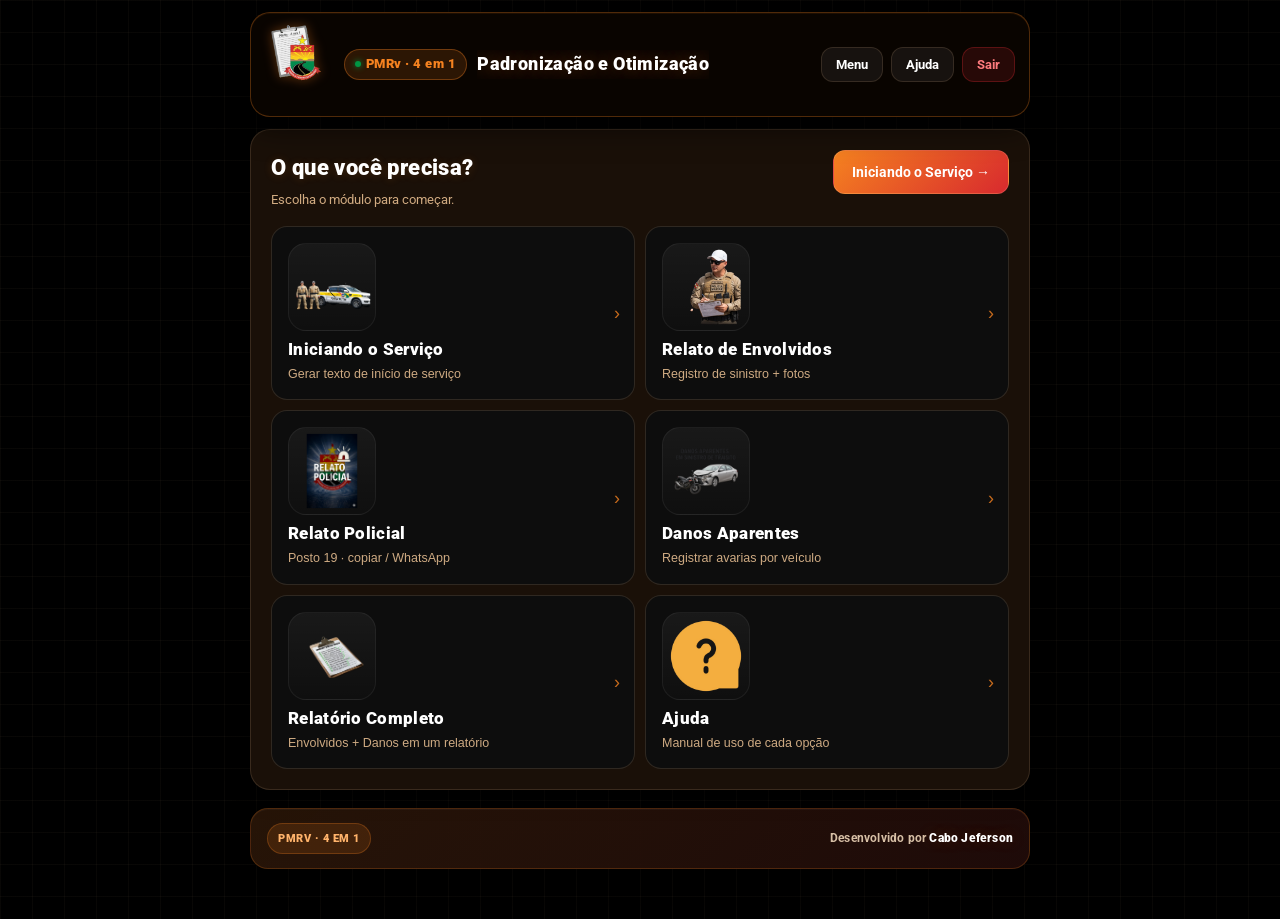
==== commit d02f11da: "Add files via upload" ====
--- a/index.html
+++ b/index.html
@@ -3,11 +3,13 @@
 <!DOCTYPE html>
 <html lang="pt-BR">
 <head>
-  <meta charset="UTF-8" />
-  <meta name="viewport" content="width=device-width, initial-scale=1.0" />
-  <meta name="description" content="Ferramenta 4 em 1 para PMRv - Assunção, Envolvidos, Relatório e Danos" />
-  <meta name="theme-color" content="#07090f" />
-  <title>4 em 1 · PMRv</title>
+  <meta charset="UTF-8" />
+  <meta name="viewport" content="width=device-width, initial-scale=1.0" />
+  <meta name="description" content="Ferramenta 4 em 1 para PMRv - Iniciando o Serviço, Envolvidos, Relatório e Danos" />
+  <meta name="theme-color" content="#07090f" />
+  <link rel="manifest" href="manifest.json">
+  <link rel="apple-touch-icon" href="icon-192.png">
+  <title>4 em 1 · PMRv</title>
   <link rel="preconnect" href="https://fonts.googleapis.com">
   <link rel="preconnect" href="https://fonts.gstatic.com" crossorigin>
   <link href="https://fonts.googleapis.com/css2?family=Roboto:wght@400;500;700;900&display=swap" rel="stylesheet">
@@ -32,12 +34,13 @@
         PMRv · 4 em 1
       </span>
       <span class="brand-title">Padronização e Otimização</span>
-    </div>
-    <nav class="topbar-actions" aria-label="Navegação principal">
-      <button class="btn" onclick="go('home')" aria-label="Ir para o menu principal">Menu</button>
-      <button class="btn btn-danger" onclick="go('ended')" aria-label="Encerrar sessão">Sair</button>
-    </nav>
-  </header>
+    </div>
+    <nav class="topbar-actions" aria-label="Navegação principal">
+      <button class="btn" data-click="go('home')" aria-label="Ir para o menu principal">Menu</button>
+      <button class="btn" data-click="go('help')" aria-label="Abrir ajuda">Ajuda</button>
+      <button class="btn btn-danger" data-click="go('ended')" aria-label="Encerrar sessão">Sair</button>
+    </nav>
+  </header>
 
   <!-- ============================================================
        HOME
@@ -49,60 +52,67 @@
           <h2 class="card-title">O que você precisa?</h2>
           <p class="card-sub">Escolha o módulo para começar.</p>
         </div>
-        <button class="btn btn-primary btn-lg" onclick="go('assumir')" aria-label="Ir para Assunção de Serviço">Assunção →</button>
+        <button class="btn btn-primary btn-lg" data-click="go('assumir')" aria-label="Ir para Iniciando o Serviço">Iniciando o Serviço →</button>
       </div>
 
       <div class="menu-grid" role="navigation" aria-label="Módulos disponíveis">
-        <button class="menu-card" data-color="blue" onclick="go('assumir')">
-          <div class="menu-icon"><img src="img/extracted_2.png" alt="Viatura PMRv" class="menu-icon-img" /></div>
-          <div class="menu-title">Assunção de Serviço</div>
+        <button class="menu-card" data-color="blue" data-click="go('assumir')">
+          <div class="menu-icon"><img src="img/extracted_2.png" alt="Viatura PMRv" class="menu-icon-img menu-icon-img-vtr" /></div>
+          <div class="menu-title">Iniciando o Serviço</div>
           <div class="menu-desc">Gerar texto de início de serviço</div>
           <span class="menu-arrow">›</span>
         </button>
 
-        <button class="menu-card" data-color="green" onclick="go('envolvidos')">
-          <div class="menu-icon"><img src="img/extracted_3.png" alt="Relato de Envolvidos" class="menu-icon-img" /></div>
+        <button class="menu-card" data-color="green" data-click="go('envolvidos')">
+          <div class="menu-icon"><img src="img/extracted_3.png" alt="Relato de Envolvidos" class="menu-icon-img menu-icon-img-env" /></div>
           <div class="menu-title">Relato de Envolvidos</div>
           <div class="menu-desc">Registro de sinistro + fotos</div>
           <span class="menu-arrow">›</span>
         </button>
 
-        <button class="menu-card" data-color="amber" onclick="go('pmrv')">
-          <div class="menu-icon"><img src="img/extracted_4.png" alt="Relato Policial" class="menu-icon-img" /></div>
+        <button class="menu-card" data-color="amber" data-click="go('pmrv')">
+          <div class="menu-icon"><img src="img/extracted_4.png" alt="Relato Policial" class="menu-icon-img menu-icon-img-pmrv" /></div>
           <div class="menu-title">Relato Policial</div>
           <div class="menu-desc">Posto 19 · copiar / WhatsApp</div>
           <span class="menu-arrow">›</span>
         </button>
 
-        <button class="menu-card" data-color="red" onclick="go('danos')">
-          <div class="menu-icon"><img src="img/extracted_5.png" alt="Danos Aparentes" class="menu-icon-img" /></div>
+        <button class="menu-card" data-color="red" data-click="go('danos')">
+          <div class="menu-icon"><img src="img/extracted_5.png" alt="Danos Aparentes" class="menu-icon-img menu-icon-img-danos" /></div>
           <div class="menu-title">Danos Aparentes</div>
           <div class="menu-desc">Registrar avarias por veículo</div>
           <span class="menu-arrow">›</span>
         </button>
 
-        <button class="menu-card" data-color="purple" onclick="go('relatorio')">
-          <div class="menu-icon"><img src="relatorio.png" class="menu-icon-img" alt="Relatório Completo" style="height:86px;"></div>
-          <div class="menu-title">Relatório Completo</div>
-          <div class="menu-desc">Envolvidos + Danos em um relatório</div>
-          <span class="menu-arrow">›</span>
-        </button>
-      </div>
-    </div>
-  </section>
+        <button class="menu-card" data-color="purple" data-click="go('relatorio')">
+          <div class="menu-icon"><img src="relatorio.png" class="menu-icon-img menu-icon-img-rel" alt="Relatório Completo"></div>
+          <div class="menu-title">Relatório Completo</div>
+          <div class="menu-desc">Envolvidos + Danos em um relatório</div>
+          <span class="menu-arrow">›</span>
+        </button>
+
+        <button class="menu-card" data-color="blue" data-click="go('help')">
+          <div class="menu-icon"><img src="AJUDA.png" alt="Ajuda" class="menu-icon-img menu-icon-img-help" /></div>
+          <div class="menu-title">Ajuda</div>
+          <div class="menu-desc">Manual de uso de cada opção</div>
+          <span class="menu-arrow">›</span>
+        </button>
+      </div>
+    </div>
+  </section>
 
   <!-- ============================================================
-       ASSUNÇÃO DE SERVIÇO
+       INICIANDO O SERVIÇO
   ============================================================ -->
   <section id="screen-assumir" class="screen">
     <div class="back-row">
-      <button class="btn" onclick="go('home')">← Voltar</button>
-      <button class="btn btn-danger" onclick="go('ended')">Sair</button>
+      <button class="btn" data-click="go('home')">← Voltar</button>
+      <button class="btn btn-danger" data-click="go('ended')">Sair</button>
     </div>
     <div class="card">
       <div class="card-header">
         <div>
-          <h2 class="card-title">🚔 Assunção de Serviço</h2>
+          <h2 class="card-title">🚔 Iniciando o Serviço</h2>
           <p class="card-sub">Gerar texto de início de serviço para envio</p>
         </div>
       </div>
@@ -110,7 +120,7 @@
       <div class="form-grid">
         <!-- Mesa -->
         <div class="form-field">
-          <button id="ass_mesa_btn" type="button" class="vtr-btn" style="width:100%;font-size:15px;padding:12px;" onclick="ass_toggleMesa()">🪑 Recepção do P19</button>
+          <button id="ass_mesa_btn" type="button" class="vtr-btn" style="width:100%;font-size:15px;padding:12px;" data-click="ass_toggleMesa()">🪑 Recepção do P19</button>
         </div>
 
         <!-- Builder: Viatura + Policiais -->
@@ -118,14 +128,14 @@
           <div id="ass_build_vtr_section">
             <label class="field-label">Adicionar Viatura</label>
             <div class="vtr-grid" id="ass_build_vtr_grid">
-              <button type="button" class="vtr-btn" onclick="ass_build_selecionarVtr(this,'0005')">PM-0005</button>
-              <button type="button" class="vtr-btn" onclick="ass_build_selecionarVtr(this,'0070')">PM-0070</button>
-              <button type="button" class="vtr-btn" onclick="ass_build_selecionarVtr(this,'5312')">PM-5312</button>
-              <button type="button" class="vtr-btn" onclick="ass_build_selecionarVtr(this,'6997')">PM-6997</button>
-              <button type="button" class="vtr-btn" onclick="ass_build_selecionarVtr(this,'5484')">PM-5484</button>
-              <button type="button" class="vtr-btn" onclick="ass_build_selecionarVtr(this,'5592')">PM-5592</button>
-              <button type="button" class="vtr-btn" onclick="ass_build_selecionarVtr(this,'5599')">PM-5599</button>
-              <button type="button" class="vtr-btn vtr-manual-btn" id="ass_build_vtr_manual_btn" onclick="ass_build_toggleVtrManual(this)">✏️ Manual</button>
+              <button type="button" class="vtr-btn" data-click="ass_build_selecionarVtr(this,'0005')">PM-0005</button>
+              <button type="button" class="vtr-btn" data-click="ass_build_selecionarVtr(this,'0070')">PM-0070</button>
+              <button type="button" class="vtr-btn" data-click="ass_build_selecionarVtr(this,'5312')">PM-5312</button>
+              <button type="button" class="vtr-btn" data-click="ass_build_selecionarVtr(this,'6997')">PM-6997</button>
+              <button type="button" class="vtr-btn" data-click="ass_build_selecionarVtr(this,'5484')">PM-5484</button>
+              <button type="button" class="vtr-btn" data-click="ass_build_selecionarVtr(this,'5592')">PM-5592</button>
+              <button type="button" class="vtr-btn" data-click="ass_build_selecionarVtr(this,'5599')">PM-5599</button>
+              <button type="button" class="vtr-btn vtr-manual-btn" id="ass_build_vtr_manual_btn" data-click="ass_build_toggleVtrManual(this)">✏️ Manual</button>
             </div>
             <div id="ass_build_vtr_manual_wrap" class="hidden mt-8">
               <div style="display:flex;gap:6px;align-items:center;">
@@ -139,22 +149,22 @@
             <div id="ass_build_tipo_section" style="display:none;margin-top:10px;">
               <div style="font-size:11px;font-weight:700;letter-spacing:.6px;text-transform:uppercase;color:var(--label);margin-bottom:6px;">Escala</div>
               <div style="display:grid;grid-template-columns:repeat(3,1fr);gap:6px;">
-                <button type="button" class="vtr-btn ass-tipo-btn" onclick="ass_build_selecionarTipo(this,'Ordinária')">Ordinária</button>
-                <button type="button" class="vtr-btn ass-tipo-btn" onclick="ass_build_selecionarTipo(this,'Apoio')">Apoio</button>
-                <button type="button" class="vtr-btn ass-tipo-btn" onclick="ass_build_selecionarTipo(this,'Ponte')">Ponte</button>
-                <button type="button" class="vtr-btn ass-tipo-btn" onclick="ass_build_selecionarTipo(this,'Evento')">Evento</button>
-                <button type="button" class="vtr-btn ass-tipo-btn" onclick="ass_build_selecionarTipo(this,'Futebol')">Futebol</button>
-                <button type="button" class="vtr-btn ass-tipo-btn" onclick="ass_build_selecionarTipo(this,'__manual__')">✏️ Manual</button>
+                <button type="button" class="vtr-btn ass-tipo-btn" data-click="ass_build_selecionarTipo(this,'Ordinária')">Ordinária</button>
+                <button type="button" class="vtr-btn ass-tipo-btn" data-click="ass_build_selecionarTipo(this,'Apoio')">Apoio</button>
+                <button type="button" class="vtr-btn ass-tipo-btn" data-click="ass_build_selecionarTipo(this,'Ponte')">Ponte</button>
+                <button type="button" class="vtr-btn ass-tipo-btn" data-click="ass_build_selecionarTipo(this,'Evento')">Evento</button>
+                <button type="button" class="vtr-btn ass-tipo-btn" data-click="ass_build_selecionarTipo(this,'Futebol')">Futebol</button>
+                <button type="button" class="vtr-btn ass-tipo-btn" data-click="ass_build_selecionarTipo(this,'__manual__')">✏️ Manual</button>
               </div>
               <div id="ass_build_tipo_manual_wrap" class="hidden" style="margin-top:6px;">
-                <input type="text" id="ass_build_tipo_input" placeholder="Tipo de escala..." style="width:100%;" oninput="ass_build_atualizarLabel()">
+                <input type="text" id="ass_build_tipo_input" placeholder="Tipo de escala..." style="width:100%;" data-input="ass_build_atualizarLabel()">
               </div>
             </div>
             <div style="height:1px;background:var(--border);margin:14px 0;"></div>
           </div>
           <label class="field-label" id="ass_build_pol_label">Policiais desta Viatura</label>
           <div id="ass_build_grupos_grid" style="display:grid;grid-template-columns:1fr;gap:6px;margin-bottom:10px;">
-            <button type="button" class="vtr-btn" onclick="ass_build_carregarGrupo(this,'efetivo')">Efetivo</button>
+            <button type="button" class="vtr-btn" data-click="ass_build_carregarGrupo(this,'efetivo')">Efetivo</button>
           </div>
           <div id="ass_build_nomes_grid" style="display:none;flex-wrap:wrap;gap:6px;margin-bottom:8px;"></div>
           <div id="ass_build_manual_pol_wrap" class="hidden">
@@ -167,11 +177,11 @@
                 <option value="1º Sgt PM">1º Sgt</option>
                 <option value="Sub-Ten PM">Sub-Ten</option>
               </select>
-              <input type="text" id="ass_build_nome_manual" placeholder="Nome do policial" style="flex:1;" onkeydown="if(event.key==='Enter')ass_build_adicionarManual()">
-              <button type="button" class="btn btn-sm btn-success" onclick="ass_build_adicionarManual()">+ OK</button>
+              <input type="text" id="ass_build_nome_manual" placeholder="Nome do policial" style="flex:1;" data-keydown-enter="ass_build_adicionarManual()">
+              <button type="button" class="btn btn-sm btn-success" data-click="ass_build_adicionarManual()">+ OK</button>
             </div>
           </div>
-          <button type="button" class="btn btn-sm" style="margin-top:6px;width:100%;" onclick="ass_build_toggleManualPol()">✏️ Adicionar Manualmente</button>
+          <button type="button" class="btn btn-sm" style="margin-top:6px;width:100%;" data-click="ass_build_toggleManualPol()">✏️ Adicionar Manualmente</button>
           <div id="ass_build_pol_chips_wrap" style="display:none;margin-top:8px;">
             <div style="font-size:11px;font-weight:700;letter-spacing:.6px;text-transform:uppercase;color:var(--label);margin-bottom:4px;">Selecionados:</div>
             <div id="ass_build_pol_chips" style="display:flex;flex-wrap:wrap;gap:5px;"></div>
@@ -185,7 +195,7 @@
             <option value="13h às 01h">13h às 01h</option>
             <option value="07h às 07h">07h às 07h (24h)</option>
           </select>
-          <button type="button" class="btn btn-primary btn-full" id="ass_build_confirmar_btn" style="margin-top:14px;" onclick="ass_adicionarLote()">+ Confirmar Viatura</button>
+          <button type="button" class="btn btn-primary btn-full" id="ass_build_confirmar_btn" style="margin-top:14px;" data-click="ass_adicionarLote()">+ Confirmar Viatura</button>
         </div>
 
         <!-- Serviço montado (lista de lotes) -->
@@ -198,7 +208,7 @@
         <div class="form-row form-row-2">
           <div class="form-field">
             <label class="field-label">Turno / Horário</label>
-            <select id="ass_horario" onchange="ass_toggleManual()">
+            <select id="ass_horario" data-change="ass_toggleManual()">
               <option value="06h às 18h">06h às 18h (Diurno)</option>
               <option value="07h às 19h">07h às 19h (Diurno)</option>
               <option value="19h às 07h">19h às 07h (Noturno)</option>
@@ -222,15 +232,15 @@
           </div>
         </div>
 
-        <button class="btn btn-primary btn-full btn-lg" onclick="ass_gerar()">⚡ Gerar Texto</button>
+        <button class="btn btn-primary btn-full btn-lg" data-click="ass_gerar()">⚡ Gerar Texto</button>
       </div>
 
       <div class="result-box" id="ass_result">
         <p class="result-label">Texto gerado</p>
         <div class="result-text" id="ass_resultado"></div>
         <div class="result-actions">
-          <button class="btn btn-success" onclick="copiar('ass_resultado', this)">📋 Copiar</button>
-          <button class="btn btn-whats"   onclick="whatsapp('ass_resultado')">📲 WhatsApp</button>
+          <button class="btn btn-success" data-click="copiar('ass_resultado', this)">📋 Copiar</button>
+          <button class="btn btn-whats"   data-click="whatsapp('ass_resultado')">📲 WhatsApp</button>
         </div>
       </div>
     </div>
@@ -241,8 +251,8 @@
   ============================================================ -->
   <section id="screen-envolvidos" class="screen">
     <div class="back-row">
-      <button class="btn" onclick="go('home')">← Voltar</button>
-      <button class="btn btn-danger" onclick="go('ended')">Sair</button>
+      <button class="btn" data-click="go('home')">← Voltar</button>
+      <button class="btn btn-danger" data-click="go('ended')">Sair</button>
     </div>
     <div class="card">
       <div class="card-header">
@@ -256,13 +266,13 @@
         <!-- Cards dinâmicos de envolvidos -->
       </div>
 
-      <button class="btn btn-full mt-12" onclick="env_adicionar()" id="env_btn_add">+ Adicionar Envolvido</button>
+      <button class="btn btn-full mt-12" data-click="env_adicionar()" id="env_btn_add">+ Adicionar Envolvido</button>
 
       <div class="divider mt-12" style="margin-bottom:12px;"></div>
 
       <div class="flex gap-8 flex-wrap">
-        <button class="btn btn-success" style="flex:1" onclick="env_copiar()">📄 Copiar</button>
-        <button class="btn btn-whats"   style="flex:1" onclick="env_whatsapp()">🟢 WhatsApp</button>
+        <button class="btn btn-success" style="flex:1" data-click="env_copiar()">📄 Copiar</button>
+        <button class="btn btn-whats"   style="flex:1" data-click="env_whatsapp()">🟢 WhatsApp</button>
       </div>
     </div>
   </section>
@@ -272,8 +282,8 @@
   ============================================================ -->
   <section id="screen-pmrv" class="screen">
     <div class="back-row">
-      <button class="btn" onclick="go('home')">← Voltar</button>
-      <button class="btn btn-danger" onclick="go('ended')">Sair</button>
+      <button class="btn" data-click="go('home')">← Voltar</button>
+      <button class="btn btn-danger" data-click="go('ended')">Sair</button>
     </div>
     <div class="card">
       <div class="report-header">
@@ -286,18 +296,18 @@
         <div class="form-row form-row-3">
           <div class="form-field" style="grid-column: span 1;">
             <label class="field-label">Protocolo SADE</label>
-            <input type="text" id="pmrv_sade" placeholder="Nº SADE" oninput="pmrv_atualizar()">
+            <input type="text" id="pmrv_sade" placeholder="Nº SADE" data-input="pmrv_atualizar()">
           </div>
           <div class="form-field">
             <label class="field-label">VTR</label>
             <div class="prefix-input">
               <span>PM-</span>
-              <input type="text" id="pmrv_vtr" placeholder="0000" maxlength="4" inputmode="numeric" oninput="pmrv_validarVtr(this)">
+              <input type="text" id="pmrv_vtr" placeholder="0000" maxlength="4" inputmode="numeric" data-input="pmrv_validarVtr(this)">
             </div>
           </div>
           <div class="form-field">
             <label class="field-label">Rodovia</label>
-            <select id="pmrv_rodovia" onchange="pmrv_verificarRodovia()">
+            <select id="pmrv_rodovia" data-change="pmrv_verificarRodovia()">
               <option value="SC-401">SC-401</option>
               <option value="SC-405">SC-405</option>
               <option value="SC-406">SC-406</option>
@@ -311,19 +321,19 @@
         <div class="form-row form-row-2">
           <div class="form-field">
             <label class="field-label">Cidade</label>
-            <input type="text" id="pmrv_cidade" value="Florianópolis/SC" oninput="pmrv_atualizar()">
-            <select id="pmrv_cidade_407" class="hidden mt-8" onchange="pmrv_selecionarCidade407()">
+            <input type="text" id="pmrv_cidade" value="Florianópolis/SC" data-input="pmrv_atualizar()">
+            <select id="pmrv_cidade_407" class="hidden mt-8" data-change="pmrv_selecionarCidade407()">
               <option value="Biguaçu/SC">Biguaçu/SC</option>
               <option value="Antônio Carlos/SC">Antônio Carlos/SC</option>
             </select>
-            <select id="pmrv_cidade_281" class="hidden mt-8" onchange="pmrv_selecionarCidade281()">
+            <select id="pmrv_cidade_281" class="hidden mt-8" data-change="pmrv_selecionarCidade281()">
               <option value="São José/SC">São José/SC</option>
               <option value="Colônia Santana/SC">Colônia Santana/SC</option>
             </select>
           </div>
           <div class="form-field">
             <label class="field-label">KM</label>
-            <input type="text" id="pmrv_km" placeholder="0.000" maxlength="6" oninput="pmrv_atualizar()">
+            <input type="text" id="pmrv_km" placeholder="0.000" maxlength="6" data-input="pmrv_atualizar()">
           </div>
         </div>
 
@@ -332,9 +342,9 @@
           <label class="field-label">Horário do Sinistro</label>
           <div class="sub-box">
             <div class="radio-row">
-              <label><input type="radio" name="pmrv_tipo_hora" id="pmrv_hora_auto" checked onclick="pmrv_atualizar()"> Automático</label>
-              <label><input type="radio" name="pmrv_tipo_hora" id="pmrv_hora_manual" onclick="pmrv_atualizar()"> Manual</label>
-              <input type="time" id="pmrv_input_hora" oninput="pmrv_atualizar()" style="width:110px; padding:6px;">
+              <label><input type="radio" name="pmrv_tipo_hora" id="pmrv_hora_auto" checked data-click="pmrv_atualizar()"> Automático</label>
+              <label><input type="radio" name="pmrv_tipo_hora" id="pmrv_hora_manual" data-click="pmrv_atualizar()"> Manual</label>
+              <input type="time" id="pmrv_input_hora" data-input="pmrv_atualizar()" style="width:110px; padding:6px;">
             </div>
           </div>
         </div>
@@ -343,7 +353,7 @@
         <div class="form-row form-row-2">
           <div class="form-field">
             <label class="field-label">Tipo de Ocorrência</label>
-            <select id="pmrv_ocorrencia" onchange="pmrv_verificarVitimas()">
+            <select id="pmrv_ocorrencia" data-change="pmrv_verificarVitimas()">
               <option value="Sinistro de trânsito com danos materiais">Danos materiais</option>
               <option value="Sinistro de trânsito com vítima(s)">Com vítima(s)</option>
               <option value="Sinistro de trânsito com óbito">Com óbito</option>
@@ -351,7 +361,7 @@
           </div>
           <div class="form-field">
             <label class="field-label">Acionamento</label>
-            <select id="pmrv_conhecimento" onchange="pmrv_atualizar()">
+            <select id="pmrv_conhecimento" data-change="pmrv_atualizar()">
               <option value="pela Central">Pela Central</option>
               <option value="após deparar-se">Deparou-se</option>
               <option value="por usuário da via">Usuário da via</option>
@@ -366,15 +376,15 @@
             <div class="vitimas-grid">
               <div class="form-field">
                 <label class="field-label">Leve</label>
-                <input type="number" id="pmrv_qtd_leve" value="0" min="0" oninput="pmrv_atualizar()">
+                <input type="number" id="pmrv_qtd_leve" value="0" min="0" data-input="pmrv_atualizar()">
               </div>
               <div class="form-field">
                 <label class="field-label">Grave</label>
-                <input type="number" id="pmrv_qtd_grave" value="0" min="0" oninput="pmrv_atualizar()">
+                <input type="number" id="pmrv_qtd_grave" value="0" min="0" data-input="pmrv_atualizar()">
               </div>
               <div class="form-field">
                 <label class="field-label">Gravíssima</label>
-                <input type="number" id="pmrv_qtd_gravissima" value="0" min="0" oninput="pmrv_atualizar()">
+                <input type="number" id="pmrv_qtd_gravissima" value="0" min="0" data-input="pmrv_atualizar()">
               </div>
             </div>
           </div>
@@ -384,18 +394,18 @@
         <div class="form-row form-row-2">
           <div class="form-field">
             <label class="field-label">Sentido</label>
-            <select id="pmrv_sentido" onchange="pmrv_toggleSentidoManual()">
+            <select id="pmrv_sentido" data-change="pmrv_toggleSentidoManual()">
               <option value="Centro–Bairro">Centro–Bairro</option>
               <option value="Bairro–Centro">Bairro–Centro</option>
               <option value="KM Crescente">KM Crescente</option>
               <option value="KM Decrescente">KM Decrescente</option>
               <option value="MANUAL">Outro...</option>
             </select>
-            <input type="text" id="pmrv_sentido_manual" class="hidden mt-8" placeholder="Descreva o sentido..." oninput="pmrv_atualizar()">
+            <input type="text" id="pmrv_sentido_manual" class="hidden mt-8" placeholder="Descreva o sentido..." data-input="pmrv_atualizar()">
           </div>
          <div class="form-field">
   <label class="field-label">Tipo de Sinistro</label>
-  <select id="pmrv_subtipo" onchange="pmrv_mudarSubtipo()">
+  <select id="pmrv_subtipo" data-change="pmrv_mudarSubtipo()">
     <optgroup label="1. Atropelamento">
       <option value="1.1">1.1 – Atropelamento de Pedestre</option>
       <option value="1.2">1.2 – Atropelamento de Animal</option>
@@ -435,17 +445,17 @@
         <!-- Objeto / Outros condicional -->
         <div id="pmrv_box_objeto" class="form-field hidden">
           <label class="field-label">Qual o objeto?</label>
-          <input type="text" id="pmrv_nome_objeto" placeholder="Ex: árvore, barranco..." oninput="pmrv_mudarSubtipo()">
+          <input type="text" id="pmrv_nome_objeto" placeholder="Ex: árvore, barranco..." data-input="pmrv_mudarSubtipo()">
         </div>
         <div id="pmrv_box_outros" class="form-field hidden">
           <label class="field-label">Descreva a natureza do sinistro</label>
-          <input type="text" id="pmrv_descricao_outros" placeholder="Ex: incêndio em veículo, queda de carga..." oninput="pmrv_mudarSubtipo()">
+          <input type="text" id="pmrv_descricao_outros" placeholder="Ex: incêndio em veículo, queda de carga..." data-input="pmrv_mudarSubtipo()">
         </div>
 
         <!-- Dinâmica -->
         <div class="form-field">
           <label class="field-label">Dinâmica do Fato (editável)</label>
-          <textarea id="pmrv_dinamica_texto" oninput="pmrv_atualizar()"></textarea>
+          <textarea id="pmrv_dinamica_texto" data-input="pmrv_atualizar()"></textarea>
         </div>
       </div>
 
@@ -454,9 +464,9 @@
         <p class="result-label">Prévia do relatório</p>
         <div class="result-text" id="pmrv_relatorio"></div>
         <div class="result-actions">
-          <button class="btn"            onclick="pmrv_limpar()">🗑 Limpar</button>
-          <button class="btn btn-success" onclick="copiar('pmrv_relatorio', this)">📋 Copiar</button>
-          <button class="btn btn-whats"   onclick="pmrv_enviarWhatsApp()">📱 WhatsApp</button>
+          <button class="btn"            data-click="pmrv_limpar()">🗑 Limpar</button>
+          <button class="btn btn-success" data-click="copiar('pmrv_relatorio', this)">📋 Copiar</button>
+          <button class="btn btn-whats"   data-click="pmrv_enviarWhatsApp()">📱 WhatsApp</button>
         </div>
       </div>
     </div>
@@ -467,8 +477,8 @@
   ============================================================ -->
   <section id="screen-danos" class="screen">
     <div class="back-row">
-      <button class="btn" onclick="go('home')">← Voltar</button>
-      <button class="btn btn-danger" onclick="go('ended')">Sair</button>
+      <button class="btn" data-click="go('home')">← Voltar</button>
+      <button class="btn btn-danger" data-click="go('ended')">Sair</button>
     </div>
 
     <!-- STEP 1: escolher veículo -->
@@ -476,11 +486,11 @@
       <h2 class="card-title">Selecione o tipo de veículo</h2>
       <p class="card-sub" style="margin-bottom:14px;">Toque no veículo envolvido no sinistro</p>
       <div style="display:grid;grid-template-columns:1fr 1fr;gap:12px;">
-        <button class="dan-veh-btn" id="dan-btn-carro" onclick="danEscolherVeiculo('carro')">
+        <button class="dan-veh-btn" id="dan-btn-carro" data-click="danEscolherVeiculo('carro')">
           <img src="img/extracted_6.png" alt="Carro" style="height:80px;width:auto;object-fit:contain;margin-bottom:6px;display:block;">
           <span style="font-family:var(--font-display);font-size:18px;font-weight:900;">Carro</span>
         </button>
-        <button class="dan-veh-btn" id="dan-btn-moto" onclick="danEscolherVeiculo('moto')">
+        <button class="dan-veh-btn" id="dan-btn-moto" data-click="danEscolherVeiculo('moto')">
           <img src="img/extracted_7.png" alt="Motocicleta" style="height:80px;width:auto;object-fit:contain;margin-bottom:6px;display:block;">
           <span style="font-family:var(--font-display);font-size:18px;font-weight:900;">Motocicleta</span>
         </button>
@@ -490,12 +500,12 @@
         <div style="font-size:11px;font-weight:700;letter-spacing:.6px;text-transform:uppercase;color:var(--label);margin-bottom:10px;">Veículos adicionados</div>
         <div id="dan-salvos-lista"></div>
         <div style="height:1px;background:var(--border);margin:14px 0;"></div>
-        <button class="btn btn-primary btn-full btn-lg" onclick="danGerarTextoTodos()">⚡ Gerar Relatório de Todos</button>
+        <button class="btn btn-primary btn-full btn-lg" data-click="danGerarTextoTodos()">⚡ Gerar Relatório de Todos</button>
         <div id="dan-todos-result-area" style="display:none;margin-top:14px;">
           <div class="result-text" id="dan-todos-result-text"></div>
           <div class="result-actions">
-            <button class="btn btn-success" onclick="danTodosCopiar(this)">📋 Copiar</button>
-            <button class="btn btn-whats" onclick="danTodosWhatsApp()">📲 WhatsApp</button>
+            <button class="btn btn-success" data-click="danTodosCopiar(this)">📋 Copiar</button>
+            <button class="btn btn-whats" data-click="danTodosWhatsApp()">📲 WhatsApp</button>
           </div>
         </div>
       </div>
@@ -504,8 +514,8 @@
     <!-- STEP 2: diagrama interativo -->
     <div id="dan-step-diagram" style="display:none;">
       <div style="display:flex;gap:8px;margin-bottom:12px;flex-wrap:wrap;">
-        <button class="btn" onclick="danVoltarStep1()">← Trocar veículo</button>
-        <button class="btn btn-danger" onclick="danLimparTudo()">🗑 Limpar tudo</button>
+        <button class="btn" data-click="danVoltarStep1()">← Trocar veículo</button>
+        <button class="btn btn-danger" data-click="danLimparTudo()">🗑 Limpar tudo</button>
       </div>
 
       <div class="card">
@@ -519,35 +529,30 @@
 
         <!-- Tabs de vista -->
         <div style="display:grid;grid-template-columns:repeat(4,1fr);gap:6px;margin-bottom:14px;">
-          <button class="dan-tab active" id="dan-tab-frontal"  onclick="danMudarVista('frontal')">
+          <button class="dan-tab active" id="dan-tab-frontal"  data-click="danMudarVista('frontal')">
             <img class="dan-tab-thumb" src="carro_frente_nobg.png" alt="Frente">
             Frontal
           </button>
-          <button class="dan-tab" id="dan-tab-traseira" onclick="danMudarVista('traseira')">
+          <button class="dan-tab" id="dan-tab-traseira" data-click="danMudarVista('traseira')">
             <img class="dan-tab-thumb" src="carro_tras_nobg.png" alt="Traseira">
             Traseira
           </button>
-          <button class="dan-tab" id="dan-tab-esquerda" onclick="danMudarVista('esquerda')">
+          <button class="dan-tab" id="dan-tab-esquerda" data-click="danMudarVista('esquerda')">
             <img class="dan-tab-thumb" src="carro_esquerda_nobg.png" alt="Esquerda">
             Lateral esquerda
           </button>
-          <button class="dan-tab" id="dan-tab-direita"  onclick="danMudarVista('direita')">
+          <button class="dan-tab" id="dan-tab-direita"  data-click="danMudarVista('direita')">
             <img class="dan-tab-thumb" src="carro_direita_nobg.png" alt="Direita">
             Lateral direita
           </button>
         </div>
 
         <!-- SVG area -->
-        <div id="dan-diagram-area" style="background:var(--surface);border:1px solid var(--border);border-radius:14px;overflow:hidden;display:flex;align-items:center;justify-content:center;min-height:220px;"></div>
-        <div style="display:flex;align-items:center;justify-content:space-between;margin-top:8px;flex-wrap:wrap;gap:6px;">
-          <p style="font-size:11px;color:var(--label);margin:0;" id="dan-hint-txt">Toque num círculo → escolha o tipo de dano</p>
-          <div style="display:flex;gap:6px;">
-            <button id="dan-edit-btn" type="button" class="btn btn-sm" style="font-size:11px;padding:4px 10px;" onclick="danToggleEditar()">&#128393; Editar pontos</button>
-            <button type="button" class="btn btn-sm" style="font-size:11px;padding:4px 10px;background:rgba(34,197,94,.15);border-color:#22c55e;color:#22c55e;" onclick="danSalvarCoordenadas()">&#128190; Salvar</button>
-            <button type="button" class="btn btn-sm" style="font-size:11px;padding:4px 10px;" onclick="danExportarCoordenadas()">&#128196; Exportar JS</button>
-          </div>
-        </div>
-      </div>
+        <div id="dan-diagram-area" style="background:var(--surface);border:1px solid var(--border);border-radius:14px;overflow:hidden;display:flex;align-items:center;justify-content:center;min-height:220px;"></div>
+        <div style="display:flex;align-items:center;justify-content:space-between;margin-top:8px;flex-wrap:wrap;gap:6px;">
+          <p style="font-size:11px;color:var(--label);margin:0;" id="dan-hint-txt">Toque num círculo → escolha o tipo de dano</p>
+        </div>
+      </div>
 
       <!-- Summary + resultado -->
       <div class="card" style="margin-top:12px;">
@@ -556,13 +561,13 @@
           <div style="font-size:13px;color:var(--label);text-align:center;padding:18px;border:1px dashed var(--border);border-radius:10px;">Nenhum dano registrado ainda.<br>Toque nos pontos do diagrama.</div>
         </div>
         <div style="height:1px;background:var(--border);margin:14px 0;"></div>
-        <button class="btn btn-success btn-full" style="margin-bottom:8px;" onclick="danSalvarVeiculo()">💾 Salvar este veículo</button>
-        <button class="btn btn-primary btn-full btn-lg" onclick="danGerarTexto()">⚡ Gerar Relatório</button>
+        <button class="btn btn-success btn-full" style="margin-bottom:8px;" data-click="danSalvarVeiculo()">💾 Salvar este veículo</button>
+        <button class="btn btn-primary btn-full btn-lg" data-click="danGerarTexto()">⚡ Gerar Relatório</button>
         <div id="dan-result-area" style="display:none;margin-top:14px;">
           <div class="result-text" id="dan-result-text"></div>
           <div class="result-actions">
-            <button class="btn btn-success" onclick="danCopiar(this)">📋 Copiar</button>
-            <button class="btn btn-whats"   onclick="danWhatsApp()">📲 WhatsApp</button>
+            <button class="btn btn-success" data-click="danCopiar(this)">📋 Copiar</button>
+            <button class="btn btn-whats"   data-click="danWhatsApp()">📲 WhatsApp</button>
           </div>
         </div>
       </div>
@@ -573,54 +578,49 @@
         <div style="display:grid;grid-template-columns:1fr 1fr;gap:8px;margin-bottom:4px;">
           <label class="foto-label" style="flex-direction:column;padding:12px 6px;font-size:12px;">
             <span style="font-size:20px;margin-bottom:3px;">📷</span>Tirar Foto
-            <input type="file" accept="image/*" capture="environment" multiple style="display:none;" onchange="danFotoMiniatura(this,'dan-foto-grid-carro','dan-foto-actions-carro')">
+            <input type="file" accept="image/*" capture="environment" multiple style="display:none;" data-change="danFotoMiniatura(this,'dan-foto-grid-carro','dan-foto-actions-carro')">
           </label>
           <label class="foto-label" style="flex-direction:column;padding:12px 6px;font-size:12px;">
             <span style="font-size:20px;margin-bottom:3px;">🖼️</span>Anexar Imagem
-            <input type="file" accept="image/*" multiple style="display:none;" onchange="danFotoMiniatura(this,'dan-foto-grid-carro','dan-foto-actions-carro')">
+            <input type="file" accept="image/*" multiple style="display:none;" data-change="danFotoMiniatura(this,'dan-foto-grid-carro','dan-foto-actions-carro')">
           </label>
         </div>
         <div class="foto-grid" id="dan-foto-grid-carro"></div>
         <div id="dan-foto-actions-carro" style="display:none;gap:6px;flex-wrap:wrap;margin-top:8px;">
-          <button type="button" class="btn btn-sm btn-whats" onclick="danFotoCompartilhar('dan-foto-grid-carro')">📲 Compartilhar Fotos</button>
-          <button type="button" class="btn btn-sm btn-danger" onclick="danFotoLimpar('dan-foto-grid-carro','dan-foto-actions-carro')">🗑 Remover Todas</button>
+          <button type="button" class="btn btn-sm btn-whats" data-click="danFotoCompartilhar('dan-foto-grid-carro')">📲 Compartilhar Fotos</button>
+          <button type="button" class="btn btn-sm btn-danger" data-click="danFotoLimpar('dan-foto-grid-carro','dan-foto-actions-carro')">🗑 Remover Todas</button>
         </div>
       </div>
     </div>
 
     <div id="dan-step-moto360" style="display:none;">
       <div style="display:flex;gap:8px;margin-bottom:12px;flex-wrap:wrap;">
-        <button class="btn" onclick="danVoltarStep1()">← Trocar veículo</button>
-        <button class="btn btn-danger" onclick="v360limpar()">🗑 Limpar tudo</button>
+        <button class="btn" data-click="danVoltarStep1()">← Trocar veículo</button>
+        <button class="btn btn-danger" data-click="v360limpar()">🗑 Limpar tudo</button>
       </div>
 
       <div class="card">
-        <div style="display:flex;align-items:flex-start;justify-content:space-between;gap:12px;flex-wrap:wrap;margin-bottom:14px;">
-          <div>
-            <h2 class="card-title">🏍️ Danos Aparentes — Motocicleta</h2>
-            <p class="card-sub" id="v360-hint-txt">Toque nos círculos para registrar os danos.</p>
-          </div>
-          <div style="display:flex;gap:6px;flex-wrap:wrap;align-items:center;">
-            <button id="v360-edit-btn" type="button" class="btn btn-sm" style="font-size:11px;padding:4px 10px;" onclick="v360ToggleEditar()">✏️ Editar pontos</button>
-            <button type="button" class="btn btn-sm" style="font-size:11px;padding:4px 10px;background:rgba(34,197,94,.15);border-color:#22c55e;color:#22c55e;" onclick="v360SalvarCoordenadas()">💾 Salvar</button>
-            <button type="button" class="btn btn-sm" style="font-size:11px;padding:4px 10px;" onclick="v360ExportarCoordenadas()">📄 Exportar JS</button>
-          </div>
-        </div>
+        <div style="display:flex;align-items:flex-start;justify-content:space-between;gap:12px;flex-wrap:wrap;margin-bottom:14px;">
+          <div>
+            <h2 class="card-title">🏍️ Danos Aparentes — Motocicleta</h2>
+            <p class="card-sub" id="v360-hint-txt">Toque nos círculos para registrar os danos.</p>
+          </div>
+        </div>
 
         <div style="display:grid;grid-template-columns:repeat(4,1fr);gap:6px;margin-bottom:14px;">
-          <button class="dan-tab active" id="v360-tab-frente"   onclick="v360switchTab(this,'frente')">
+          <button class="dan-tab active" id="v360-tab-frente"   data-click="v360switchTab(this,'frente')">
             <img class="dan-tab-thumb" src="" id="dan-thumb-frente" alt="Frente">
             Frente
           </button>
-          <button class="dan-tab" id="v360-tab-tras" onclick="v360switchTab(this,'tras')">
+          <button class="dan-tab" id="v360-tab-tras" data-click="v360switchTab(this,'tras')">
             <img class="dan-tab-thumb" src="" id="dan-thumb-tras" alt="Traseira">
             Traseira
           </button>
-          <button class="dan-tab" id="v360-tab-direita" onclick="v360switchTab(this,'direita')">
+          <button class="dan-tab" id="v360-tab-direita" data-click="v360switchTab(this,'direita')">
             <img class="dan-tab-thumb" src="" id="dan-thumb-direita" alt="Direita">
             Lateral direita
           </button>
-          <button class="dan-tab" id="v360-tab-esquerda" onclick="v360switchTab(this,'esquerda')">
+          <button class="dan-tab" id="v360-tab-esquerda" data-click="v360switchTab(this,'esquerda')">
             <img class="dan-tab-thumb" src="" id="dan-thumb-esquerda" alt="Esquerda">
             Lateral esquerda
           </button>
@@ -648,13 +648,13 @@
           <div style="font-size:13px;color:var(--label);text-align:center;padding:18px;border:1px dashed var(--border);border-radius:10px;">Nenhum dano registrado ainda.<br>Adicione marcadores na foto.</div>
         </div>
         <div style="height:1px;background:var(--border);margin:14px 0;"></div>
-        <button class="btn btn-success btn-full" style="margin-bottom:8px;" onclick="danSalvarVeiculo()">💾 Salvar este veículo</button>
-        <button class="btn btn-primary btn-full btn-lg" onclick="danGerarTexto()">⚡ Gerar Relatório</button>
+        <button class="btn btn-success btn-full" style="margin-bottom:8px;" data-click="danSalvarVeiculo()">💾 Salvar este veículo</button>
+        <button class="btn btn-primary btn-full btn-lg" data-click="danGerarTexto()">⚡ Gerar Relatório</button>
         <div id="v360-result-area" style="display:none;margin-top:14px;">
           <div class="result-text" id="v360-result-text"></div>
           <div class="result-actions">
-            <button class="btn btn-success" onclick="v360Copiar(this)">📋 Copiar</button>
-            <button class="btn btn-whats" onclick="v360WhatsApp()">📲 WhatsApp</button>
+            <button class="btn btn-success" data-click="v360Copiar(this)">📋 Copiar</button>
+            <button class="btn btn-whats" data-click="v360WhatsApp()">📲 WhatsApp</button>
           </div>
         </div>
       </div>
@@ -665,17 +665,17 @@
         <div style="display:grid;grid-template-columns:1fr 1fr;gap:8px;margin-bottom:4px;">
           <label class="foto-label" style="flex-direction:column;padding:12px 6px;font-size:12px;">
             <span style="font-size:20px;margin-bottom:3px;">📷</span>Tirar Foto
-            <input type="file" accept="image/*" capture="environment" multiple style="display:none;" onchange="danFotoMiniatura(this,'dan-foto-grid-moto','dan-foto-actions-moto')">
+            <input type="file" accept="image/*" capture="environment" multiple style="display:none;" data-change="danFotoMiniatura(this,'dan-foto-grid-moto','dan-foto-actions-moto')">
           </label>
           <label class="foto-label" style="flex-direction:column;padding:12px 6px;font-size:12px;">
             <span style="font-size:20px;margin-bottom:3px;">🖼️</span>Anexar Imagem
-            <input type="file" accept="image/*" multiple style="display:none;" onchange="danFotoMiniatura(this,'dan-foto-grid-moto','dan-foto-actions-moto')">
+            <input type="file" accept="image/*" multiple style="display:none;" data-change="danFotoMiniatura(this,'dan-foto-grid-moto','dan-foto-actions-moto')">
           </label>
         </div>
         <div class="foto-grid" id="dan-foto-grid-moto"></div>
         <div id="dan-foto-actions-moto" style="display:none;gap:6px;flex-wrap:wrap;margin-top:8px;">
-          <button type="button" class="btn btn-sm btn-whats" onclick="danFotoCompartilhar('dan-foto-grid-moto')">📲 Compartilhar Fotos</button>
-          <button type="button" class="btn btn-sm btn-danger" onclick="danFotoLimpar('dan-foto-grid-moto','dan-foto-actions-moto')">🗑 Remover Todas</button>
+          <button type="button" class="btn btn-sm btn-whats" data-click="danFotoCompartilhar('dan-foto-grid-moto')">📲 Compartilhar Fotos</button>
+          <button type="button" class="btn btn-sm btn-danger" data-click="danFotoLimpar('dan-foto-grid-moto','dan-foto-actions-moto')">🗑 Remover Todas</button>
         </div>
       </div>
     </div>
@@ -685,10 +685,10 @@
   <!-- ============================================================
        RELATÓRIO COMPLETO
   ============================================================ -->
-  <section id="screen-relatorio" class="screen">
+  <section id="screen-relatorio" class="screen">
     <div class="back-row">
-      <button class="btn" onclick="go('home')">← Voltar</button>
-      <button class="btn btn-danger" onclick="go('ended')">Sair</button>
+      <button class="btn" data-click="go('home')">← Voltar</button>
+      <button class="btn btn-danger" data-click="go('ended')">Sair</button>
     </div>
 
     <div class="card" style="border-left:4px solid #8b5cf6;margin-bottom:4px;">
@@ -697,2419 +697,234 @@
       <div style="color:var(--muted);font-size:13px;">Consolida envolvidos + danos aparentes em um único relatório</div>
     </div>
 
-    <div style="display:grid;grid-template-columns:1fr 1fr;gap:10px;margin-bottom:10px;">
-      <div class="card" style="text-align:center;padding:16px 10px;">
-        <div id="rel-count-env" style="font-size:32px;font-weight:900;color:#22c55e;">—</div>
-        <div style="font-size:11px;color:var(--muted);text-transform:uppercase;letter-spacing:.5px;">Envolvidos</div>
+    <div style="display:grid;grid-template-columns:1fr 1fr;gap:10px;margin-bottom:10px;">
+      <div class="card" style="text-align:center;padding:16px 10px;">
+        <div id="rel-count-env" style="font-size:32px;font-weight:900;color:#22c55e;">—</div>
+        <div style="font-size:11px;color:var(--muted);text-transform:uppercase;letter-spacing:.5px;">Envolvidos</div>
       </div>
       <div class="card" style="text-align:center;padding:16px 10px;">
         <div id="rel-count-dan" style="font-size:32px;font-weight:900;color:#f59e0b;">—</div>
         <div style="font-size:11px;color:var(--muted);text-transform:uppercase;letter-spacing:.5px;">Veíc. c/ Danos</div>
-      </div>
-    </div>
-
-    <button class="btn btn-primary btn-lg btn-full" onclick="relFull_gerar()" style="background:linear-gradient(135deg,#7c3aed,#8b5cf6);">🔄 Gerar Relatório Completo</button>
+      </div>
+    </div>
+
+    <div class="card" style="margin-bottom:10px;">
+      <div style="font-size:11px;font-weight:700;letter-spacing:.6px;text-transform:uppercase;color:var(--label);margin-bottom:10px;">📍 Fotos do Local</div>
+      <div style="display:grid;grid-template-columns:1fr 1fr;gap:8px;margin-bottom:4px;">
+        <label class="foto-label" style="flex-direction:column;padding:12px 6px;font-size:12px;">
+          <span style="font-size:20px;margin-bottom:3px;">📷</span>Tirar Foto
+          <input type="file" accept="image/*" capture="environment" multiple style="display:none;" data-change="relFull_fotoMiniatura(this)">
+        </label>
+        <label class="foto-label" style="flex-direction:column;padding:12px 6px;font-size:12px;">
+          <span style="font-size:20px;margin-bottom:3px;">🖼️</span>Anexar Imagem
+          <input type="file" accept="image/*" multiple style="display:none;" data-change="relFull_fotoMiniatura(this)">
+        </label>
+      </div>
+      <div class="foto-grid" id="rel-local-grid"></div>
+      <div id="rel-local-actions" style="display:none;gap:6px;flex-wrap:wrap;margin-top:8px;">
+        <button type="button" class="btn btn-sm btn-danger" data-click="relFull_limparFotosLocal()">🗑 Remover Fotos do Local</button>
+      </div>
+      <div style="font-size:11px;color:var(--muted);margin-top:8px;">Limite: até 2 fotos do local do sinistro.</div>
+    </div>
+
+    <button class="btn btn-primary btn-lg btn-full" data-click="relFull_gerar()" style="background:linear-gradient(135deg,#7c3aed,#8b5cf6);">🔄 Gerar Relatório Completo</button>
 
     <div id="rel-result-area" style="display:none;margin-top:14px;">
       <div class="card">
         <div style="font-size:11px;font-weight:700;letter-spacing:.6px;text-transform:uppercase;color:var(--label);margin-bottom:8px;">📄 Texto do Relatório</div>
         <pre id="rel-result-text" style="white-space:pre-wrap;font-size:12px;line-height:1.6;color:var(--text);font-family:inherit;max-height:360px;overflow-y:auto;"></pre>
       </div>
-      <div style="display:grid;grid-template-columns:1fr 1fr;gap:8px;margin-top:8px;">
-        <button class="btn btn-success btn-lg" onclick="relFull_copiar(this)">📋 Copiar</button>
-        <button class="btn btn-whats btn-lg" onclick="relFull_whatsapp()">📲 WhatsApp</button>
-      </div>
-      <button class="btn btn-lg btn-full" style="margin-top:8px;" onclick="relFull_baixar()">💾 Baixar como .txt</button>
-    </div>
-  </section>
-
-  <!-- ============================================================
-       ENCERRADO
-  ============================================================ -->
-  <section id="screen-ended" class="screen">
-    <div class="card ended-box">
-      <div class="ended-icon">🚔</div>
-      <h2 class="ended-title">Aplicativo encerrado</h2>
-      <p class="ended-sub">Você pode fechar esta aba ou retornar ao menu.</p>
-      <button class="btn btn-primary btn-lg" onclick="go('home')">← Voltar ao Menu</button>
-    </div>
-  </section>
-
-</div><!-- /.app -->
-
-<!-- Modal fora do app para garantir z-index correto -->
-<div id="dan-modal-global" onclick="danFecharModalFora(event)" role="dialog" aria-modal="true" aria-label="Selecionar tipo de dano">
-  <div class="dan-modal-inner">
-    <div id="dan-modal-title-g" style="font-family:var(--font-display);font-size:17px;font-weight:900;color:#fbbf24;margin-bottom:14px;"></div>
-    <div style="display:grid;grid-template-columns:1fr 1fr;gap:8px;margin-bottom:14px;">
-      <button class="dan-dmg-opt" id="dan-opt-amassado-g" onclick="danSelecionarDano('amassado')"><span style="display:block;font-size:22px;margin-bottom:4px;">🔨</span>Amassado</button>
-      <button class="dan-dmg-opt" id="dan-opt-riscado-g"  onclick="danSelecionarDano('riscado')"><span style="display:block;font-size:22px;margin-bottom:4px;">✏️</span>Riscado</button>
-      <button class="dan-dmg-opt" id="dan-opt-quebrado-g" onclick="danSelecionarDano('quebrado')"><span style="display:block;font-size:22px;margin-bottom:4px;">💥</span>Quebrado</button>
-      <button class="dan-dmg-opt" id="dan-opt-trincado-g" onclick="danSelecionarDano('trincado')"><span style="display:block;font-size:22px;margin-bottom:4px;">🔍</span>Trincado</button>
-    </div>
-    <div style="display:flex;gap:8px;">
-      <button class="btn btn-danger btn-full" onclick="danRemoverDano()">✕ Remover dano</button>
-      <button class="btn btn-full" onclick="danFecharModal()">Cancelar</button>
-    </div>
-  </div>
-</div>
+      <div style="display:grid;grid-template-columns:1fr 1fr;gap:8px;margin-top:8px;">
+        <button class="btn btn-success btn-lg" data-click="relFull_copiar(this)">📋 Copiar</button>
+        <button class="btn btn-whats btn-lg" data-click="relFull_whatsapp()">📲 WhatsApp</button>
+      </div>
+      <div style="display:grid;grid-template-columns:1fr 1fr;gap:8px;margin-top:8px;">
+        <button class="btn btn-lg" data-click="relFull_baixar()">💾 Baixar texto (.txt)</button>
+        <button class="btn btn-lg btn-whats" data-click="relFull_compartilharFotos()">📷 Compartilhar só as fotos</button>
+      </div>
+    </div>
+  </section>
+
+  <!-- ============================================================
+       AJUDA
+  ============================================================ -->
+  <section id="screen-help" class="screen">
+    <div class="back-row">
+      <button class="btn" data-click="go('home')">← Voltar</button>
+      <button class="btn btn-danger" data-click="go('ended')">Sair</button>
+    </div>
+    <div class="card">
+      <div class="card-header">
+        <div>
+          <h2 class="card-title card-title-with-icon"><img src="AJUDA.png" alt="" class="card-title-icon" aria-hidden="true">Ajuda</h2>
+          <p class="card-sub">Resumo prático de como usar cada módulo do aplicativo.</p>
+        </div>
+      </div>
+
+      <div class="help-stack">
+        <section class="help-block">
+          <h3 class="help-title">Iniciando o Serviço</h3>
+          <p class="help-text">Gera o texto de início de serviço da guarnição.</p>
+          <ul class="help-list">
+            <li>Escolha a viatura ou use a opção manual.</li>
+            <li>Selecione a escala e os policiais.</li>
+            <li>Confirme a viatura e, ao final, gere o texto.</li>
+            <li>Use copiar ou WhatsApp para enviar.</li>
+          </ul>
+        </section>
+
+        <section class="help-block">
+          <h3 class="help-title">Relato de Envolvidos</h3>
+          <p class="help-text">Registra pessoas, veículos, relatos e fotos.</p>
+          <ul class="help-list">
+            <li>Adicione um envolvido por vez.</li>
+            <li>Preencha nome, contato, veículo, local e relato.</li>
+            <li>Anexe as fotos do envolvido no próprio card.</li>
+            <li>No fim, copie o texto ou envie por WhatsApp.</li>
+          </ul>
+        </section>
+
+        <section class="help-block">
+          <h3 class="help-title">Relato Policial</h3>
+          <p class="help-text">Monta o texto padronizado da ocorrência.</p>
+          <ul class="help-list">
+            <li>Preencha SADE, viatura, rodovia, cidade, km e horário.</li>
+            <li>Defina ocorrência, conhecimento, sentido e subtipo.</li>
+            <li>Se houver vítimas, informe as quantidades.</li>
+            <li>O texto é atualizado automaticamente na tela.</li>
+          </ul>
+        </section>
+
+        <section class="help-block">
+          <h3 class="help-title">Danos Aparentes</h3>
+          <p class="help-text">Permite registrar avarias de carro e motocicleta com apoio visual.</p>
+          <ul class="help-list">
+            <li>Escolha carro ou motocicleta.</li>
+            <li>Toque na peça/ponto desejado.</li>
+            <li>Selecione o tipo de dano.</li>
+            <li>Salve o veículo e gere o relatório individual ou geral.</li>
+          </ul>
+        </section>
+
+        <section class="help-block">
+          <h3 class="help-title">Relatório Completo</h3>
+          <p class="help-text">Consolida envolvidos e danos em um único relatório.</p>
+          <ul class="help-list">
+            <li>Gere o relatório completo com base no que foi preenchido antes.</li>
+            <li>Baixe o texto em `.txt` se necessário.</li>
+            <li>Compartilhe só as fotos dos envolvidos e do local.</li>
+            <li>Você pode anexar até 2 fotos do local nesta tela.</li>
+          </ul>
+        </section>
+
+        <section class="help-block">
+          <h3 class="help-title">Fluxo Recomendado</h3>
+          <ul class="help-list">
+            <li>1. Iniciando o Serviço</li>
+            <li>2. Relato de Envolvidos</li>
+            <li>3. Relato Policial</li>
+            <li>4. Danos Aparentes</li>
+            <li>5. Relatório Completo</li>
+          </ul>
+        </section>
+      </div>
+    </div>
+  </section>
+
+  <!-- ============================================================
+       ENCERRADO
+  ============================================================ -->
+  <section id="screen-ended" class="screen">
+    <div class="card ended-box">
+      <div class="ended-icon">🚔</div>
+      <h2 class="ended-title">Aplicativo encerrado</h2>
+      <p class="ended-sub">Você pode fechar esta aba ou retornar ao menu.</p>
+      <button class="btn btn-primary btn-lg" data-click="go('home')">← Voltar ao Menu</button>
+    </div>
+  </section>
+
+  <footer class="app-footer" role="contentinfo">
+    <div class="app-footer-badge">PMRv · 4 em 1</div>
+    <div class="app-footer-text">Desenvolvido por <span class="app-footer-author">Cabo Jeferson</span></div>
+  </footer>
+
+</div><!-- /.app -->
+
+<div id="dan-hover-tooltip" aria-hidden="true"></div>
+
+<!-- Modal fora do app para garantir z-index correto -->
+<div id="dan-modal-global" data-click="danFecharModalFora(event)" role="dialog" aria-modal="true" aria-label="Selecionar tipo de dano">
+  <div class="dan-modal-inner">
+    <div class="dan-modal-head">
+      <div id="dan-modal-title-g" class="dan-modal-title"></div>
+      <div id="dan-modal-sub-g" class="dan-modal-sub">Escolha o tipo de dano para registrar com rapidez.</div>
+    </div>
+    <div class="dan-dmg-grid">
+      <button class="dan-dmg-opt" id="dan-opt-amassado-g" data-click="danSelecionarDano('amassado')"><span class="opt-emoji">🔨</span>Amassado<span class="opt-desc">Impacto ou deformação</span></button>
+      <button class="dan-dmg-opt" id="dan-opt-riscado-g"  data-click="danSelecionarDano('riscado')"><span class="opt-emoji">✏️</span>Riscado<span class="opt-desc">Atrito superficial</span></button>
+      <button class="dan-dmg-opt" id="dan-opt-quebrado-g" data-click="danSelecionarDano('quebrado')"><span class="opt-emoji">💥</span>Quebrado<span class="opt-desc">Rompido ou partido</span></button>
+      <button class="dan-dmg-opt" id="dan-opt-trincado-g" data-click="danSelecionarDano('trincado')"><span class="opt-emoji">🔍</span>Trincado<span class="opt-desc">Fissura visível</span></button>
+    </div>
+    <div class="dan-modal-actions">
+      <button class="btn btn-danger btn-full" data-click="danRemoverDano()">✕ Remover dano</button>
+      <button class="btn btn-full" data-click="danFecharModal()">Cancelar</button>
+    </div>
+  </div>
+</div>
 
 <!-- Modal Galeria de Fotos -->
 <!-- Modal exportar coordenadas JS -->
-<div id="dan-export-modal" onclick="if(event.target===this)document.getElementById('dan-export-modal').style.display='none'"
+<div id="dan-export-modal" data-click="danFecharExportModalOnBackdrop(event)"
      style="display:none;position:fixed;inset:0;background:rgba(0,0,0,.75);z-index:9999;display:none;align-items:center;justify-content:center;padding:16px;">
   <div style="background:#1a1f2e;border:1px solid var(--border);border-radius:16px;padding:20px;max-width:600px;width:100%;max-height:80vh;display:flex;flex-direction:column;gap:12px;">
     <div style="display:flex;align-items:center;justify-content:space-between;">
       <span style="font-weight:800;font-size:16px;color:#F58220;">📄 Exportar Coordenadas JS</span>
-      <button class="btn btn-sm btn-danger" onclick="document.getElementById('dan-export-modal').style.display='none'">✕</button>
+      <button class="btn btn-sm btn-danger" data-click="danFecharExportModal()">✕</button>
     </div>
     <p style="font-size:12px;color:var(--label);margin:0;">Copie o código abaixo e substitua o trecho correspondente dentro do <code>DAN_DIAGRAMAS</code> ou <code>v360makeDb()</code> no HTML.</p>
     <textarea id="dan-export-code" style="flex:1;min-height:260px;background:#0d1117;color:#a5f3fc;font-size:11px;font-family:monospace;border:1px solid var(--border);border-radius:8px;padding:10px;resize:vertical;" readonly></textarea>
-    <button class="btn btn-success" onclick="danExportCopiar(this)">📋 Copiar código</button>
+    <button class="btn btn-success" data-click="danExportCopiar(this)">📋 Copiar código</button>
   </div>
 </div>
 
-<div id="foto-galeria-overlay" onclick="if(event.target===this)env_fecharGaleria()">
+<div id="foto-galeria-overlay" data-click="env_fecharGaleriaOnBackdrop(event)">
   <div class="foto-galeria-header">
     <span class="foto-galeria-titulo"></span>
-    <button class="btn btn-sm btn-danger" onclick="env_fecharGaleria()">✕ Fechar</button>
+    <button class="btn btn-sm btn-danger" data-click="env_fecharGaleria()">✕ Fechar</button>
   </div>
   <div class="foto-galeria-grid"></div>
   <div class="foto-galeria-actions">
-    <button class="btn btn-whats btn-lg" style="flex:1" onclick="env_whatsappFotos()">📲 Salvar e Enviar p/ WhatsApp</button>
+    <button class="btn btn-whats btn-lg" style="flex:1" data-click="env_whatsappFotos()">📲 Salvar e Enviar p/ WhatsApp</button>
   </div>
 </div>
 
 <!-- Modal v360 Motocicleta -->
-<div class="v360-overlay" id="v360-overlay" onclick="if(event.target===this)v360closeModal()">
-  <div class="v360-modal">
-    <h3 id="v360-m-title"></h3>
-    <p id="v360-m-sub">Selecione o tipo de avaria.</p>
-    <div class="v360-dano-grid">
-      <button class="v360-dbtn v360-d-amassou" data-val="Amassado" onclick="v360saveModal('Amassado')"><span style="display:block;font-size:22px;margin-bottom:4px;">🔨</span>Amassado</button>
-      <button class="v360-dbtn v360-d-riscado"  data-val="Riscado"  onclick="v360saveModal('Riscado')"><span style="display:block;font-size:22px;margin-bottom:4px;">✏️</span>Riscado</button>
-      <button class="v360-dbtn v360-d-quebrou"  data-val="Quebrado"  onclick="v360saveModal('Quebrado')"><span style="display:block;font-size:22px;margin-bottom:4px;">💥</span>Quebrado</button>
-      <button class="v360-dbtn v360-d-trincou"  data-val="Trincado"  onclick="v360saveModal('Trincado')"><span style="display:block;font-size:22px;margin-bottom:4px;">🔍</span>Trincado</button>
-    </div>
-    <div style="display:flex;gap:8px;">
-      <button class="btn btn-danger btn-full" id="v360-btn-pend" style="display:none;" onclick="v360clearDano()">✕ Remover dano</button>
-      <button class="btn btn-full" onclick="v360closeModal()">Cancelar</button>
-    </div>
-  </div>
-</div>
+<div class="v360-overlay" id="v360-overlay" data-click="v360closeModalOnBackdrop(event)">
+  <div class="v360-modal">
+    <h3 id="v360-m-title"></h3>
+    <p id="v360-m-sub">Selecione o tipo de avaria.</p>
+    <div class="v360-dano-grid">
+      <button class="v360-dbtn v360-d-amassou" data-val="Amassado" data-click="v360saveModal('Amassado')"><span class="opt-emoji">🔨</span>Amassado<span class="opt-desc">Impacto ou deformação</span></button>
+      <button class="v360-dbtn v360-d-riscado"  data-val="Riscado"  data-click="v360saveModal('Riscado')"><span class="opt-emoji">✏️</span>Riscado<span class="opt-desc">Atrito superficial</span></button>
+      <button class="v360-dbtn v360-d-quebrou"  data-val="Quebrado"  data-click="v360saveModal('Quebrado')"><span class="opt-emoji">💥</span>Quebrado<span class="opt-desc">Rompido ou partido</span></button>
+      <button class="v360-dbtn v360-d-trincou"  data-val="Trincado"  data-click="v360saveModal('Trincado')"><span class="opt-emoji">🔍</span>Trincado<span class="opt-desc">Fissura visível</span></button>
+    </div>
+    <div class="v360-modal-foot">
+      <button class="btn btn-danger btn-full" id="v360-btn-pend" style="display:none;" data-click="v360clearDano()">✕ Remover dano</button>
+      <button class="btn btn-full" data-click="v360closeModal()">Cancelar</button>
+    </div>
+  </div>
+</div>
 
 <!-- ============================================================
      SCRIPTS UNIFICADOS
 ============================================================ -->
-<script>
-/* ---------------------------------------------------------------
-   THUMBS DAS ABAS — copia src das imagens v360 para os thumbnails
---------------------------------------------------------------- */
-document.addEventListener('DOMContentLoaded', function(){
-  const map = {
-    'dan-thumb-frente':   'v360-img-frente',
-    'dan-thumb-tras':     'v360-img-tras',
-    'dan-thumb-direita':  'v360-img-direita',
-    'dan-thumb-esquerda': 'v360-img-esquerda'
-  };
-  Object.keys(map).forEach(function(thumbId){
-    const src = document.getElementById(map[thumbId]);
-    const thumb = document.getElementById(thumbId);
-    if (src && thumb) thumb.src = src.src;
-  });
-});
-
-/* ---------------------------------------------------------------
-   NAVEGAÇÃO
---------------------------------------------------------------- */
-const SCREENS = ['home','assumir','envolvidos','pmrv','danos','relatorio','ended'];
-
-function go(name) {
-  SCREENS.forEach(id => {
-    const el = document.getElementById('screen-' + id);
-    if (el) el.classList.toggle('active', id === name);
-  });
-  window.scrollTo({ top: 0, behavior: 'smooth' });
-
-  // Inicializar telas que precisam de setup
-  if (name === 'envolvidos' && document.getElementById('env_lista').children.length === 0) env_adicionar();
-  if (name === 'danos') {
-    document.getElementById('dan-step-vehicle').style.display = 'block';
-    document.getElementById('dan-step-diagram').style.display = 'none';
-    document.getElementById('dan-step-moto360').style.display = 'none';
-    danVeiculo = null; danDanos = {};
-    danVeiculosSalvos = [];
-    v360db = v360makeDb();
-    document.getElementById('dan-btn-carro').classList.remove('active');
-    document.getElementById('dan-btn-moto').classList.remove('active');
-    document.getElementById('dan-salvos-area').style.display = 'none';
-    danFotoLimpar('dan-foto-grid-carro','dan-foto-actions-carro');
-    danFotoLimpar('dan-foto-grid-moto','dan-foto-actions-moto');
-  }
-  if (name === 'pmrv') { pmrv_verificarRodovia(); pmrv_mudarSubtipo(); pmrv_atualizar(); }
-  if (name === 'relatorio') {
-    document.getElementById('rel-count-env').textContent = document.querySelectorAll('#env_lista .person-card').length || '0';
-    document.getElementById('rel-count-dan').textContent = danVeiculosSalvos.length || '0';
-    document.getElementById('rel-result-area').style.display = 'none';
-  }
-}
-
-/* ---------------------------------------------------------------
-   UTILITÁRIOS COMPARTILHADOS
---------------------------------------------------------------- */
-function capFirst(input) {
-  const v = input.value;
-  if (v.length > 0) input.value = v.charAt(0).toUpperCase() + v.slice(1).toLowerCase();
-}
-
-function copiar(elId, btn) {
-  const texto = document.getElementById(elId).textContent;
-  navigator.clipboard.writeText(texto).then(() => {
-    const original = btn.innerHTML;
-    btn.innerHTML = '✅ Copiado!';
-    btn.classList.add('btn-success');
-    setTimeout(() => { btn.innerHTML = original; }, 2000);
-  });
-}
-
-function whatsapp(elId) {
-  const texto = document.getElementById(elId).textContent;
-  window.open('https://wa.me/?text=' + encodeURIComponent(texto), '_blank');
-}
-
-function mascaraTelefone(input) {
-  let v = input.value.replace(/\D/g, '');
-  if (v.length > 10) v = v.replace(/^(\d{2})(\d{5})(\d{4})/, '($1) $2-$3');
-  else                v = v.replace(/^(\d{2})(\d{4})(\d{0,4})/, '($1) $2-$3');
-  input.value = v;
-}
-
-/* ---------------------------------------------------------------
-   ASSUNÇÃO DE SERVIÇO
---------------------------------------------------------------- */
-/* ---------------------------------------------------------------
-   ASSUNÇÃO — GUARNIÇÃO POR GRUPOS
---------------------------------------------------------------- */
-const ASS_GRUPOS = {
-  efetivo: [
-    'Sub Ten JORGE LUIZ', 'Sub Ten OSORIO',
-    '2º Sgt BARDT', '2º Sgt CAVALLAZZI', '3º Sgt DOUGLAS', '3º Sgt FIGUEIREDO', '3º Sgt FRANCISCO', '3º Sgt FRANCINE', '3º Sgt LEONARDO', '3º Sgt MARTINS', '3º Sgt WALTER',
-    'Cb ADEMIR', 'Cb ANDRADE', 'Cb CABRAL', 'Cb DIEGO', 'Cb FABIANA', 'Cb JEFERSON', 'Cb JULIANA', 'Cb MATHEUS', 'Cb RODRIGUES', 'Cb SANTOS', 'Cb SCARABELOT', 'Cb SILVA', 'Cb THIAGO'
-  ]
-};
-
-// === Assunção de Serviço ===
-let ass_mesa = false;
-let ass_lotes = []; // [{viatura:'0005', policiais:[...]}, ...]
-// estado do builder
-let ass_build_vtr = null;
-let ass_build_pol = [];
-
-function ass_toggleMesa() {
-  ass_mesa = !ass_mesa;
-  document.getElementById('ass_mesa_btn').classList.toggle('active', ass_mesa);
-  document.getElementById('ass_build_vtr_section').style.display = ass_mesa ? 'none' : '';
-  document.getElementById('ass_build_pol_label').textContent = ass_mesa ? 'Policiais na Mesa' : 'Policiais desta Viatura';
-  document.getElementById('ass_build_hor_label').textContent = ass_mesa ? 'Horário da Mesa' : 'Horário desta Viatura';
-  document.getElementById('ass_build_confirmar_btn').textContent = ass_mesa ? '+ Confirmar Mesa' : '+ Confirmar Viatura';
-  if (ass_mesa) {
-    document.getElementById('ass_horario').value = '07h às 19h';
-    document.getElementById('ass_build_horario').value = '07h às 19h';
-    ass_toggleManual();
-  }
-  ass_renderLotes();
-}
-
-// ---- Builder: seleção de viatura ----
-function ass_build_selecionarVtr(btn, numero) {
-  document.querySelectorAll('#ass_build_vtr_grid .vtr-btn').forEach(b => b.classList.remove('active'));
-  btn.classList.add('active');
-  ass_build_vtr = numero;
-  document.getElementById('ass_build_vtr_manual_wrap').classList.add('hidden');
-  const label = document.getElementById('ass_build_vtr_label');
-  label.style.display = 'block';
-  label.textContent = 'PM-' + numero;
-  // reset tipo e mostra seleção de escala
-  ass_build_tipo = null;
-  document.querySelectorAll('.ass-tipo-btn').forEach(b => b.classList.remove('active'));
-  document.getElementById('ass_build_tipo_manual_wrap').classList.add('hidden');
-  document.getElementById('ass_build_tipo_input').value = '';
-  document.getElementById('ass_build_tipo_section').style.display = 'block';
-}
-
-function ass_build_toggleVtrManual(btn) {
-  const wrap = document.getElementById('ass_build_vtr_manual_wrap');
-  const isHidden = wrap.classList.contains('hidden');
-  document.querySelectorAll('#ass_build_vtr_grid .vtr-btn').forEach(b => b.classList.remove('active'));
-  if (isHidden) {
-    wrap.classList.remove('hidden');
-    btn.classList.add('active');
-    ass_build_vtr = '__manual__';
-    document.getElementById('ass_build_vtr_input').focus();
-    document.getElementById('ass_build_vtr_label').style.display = 'none';
-    // reset tipo
-    ass_build_tipo = null;
-    document.querySelectorAll('.ass-tipo-btn').forEach(b => b.classList.remove('active'));
-    document.getElementById('ass_build_tipo_section').style.display = 'block';
-  } else {
-    wrap.classList.add('hidden');
-    ass_build_vtr = null;
-    ass_build_tipo = null;
-    document.getElementById('ass_build_vtr_label').style.display = 'none';
-    document.getElementById('ass_build_tipo_section').style.display = 'none';
-  }
-}
-
-function ass_build_selecionarTipo(btn, tipo) {
-  document.querySelectorAll('.ass-tipo-btn').forEach(b => b.classList.remove('active'));
-  btn.classList.add('active');
-  const manualWrap = document.getElementById('ass_build_tipo_manual_wrap');
-  if (tipo === '__manual__') {
-    ass_build_tipo = null;
-    manualWrap.classList.remove('hidden');
-    document.getElementById('ass_build_tipo_input').focus();
-  } else {
-    ass_build_tipo = tipo;
-    manualWrap.classList.add('hidden');
-    document.getElementById('ass_build_tipo_input').value = '';
-    // Ordinária → aplica 24h automaticamente
-    if (tipo === 'Ordinária') {
-      document.getElementById('ass_build_horario').value = '07h às 07h';
-    }
-  }
-  ass_build_atualizarLabel();
-}
-
-function ass_build_atualizarLabel() {
-  const label = document.getElementById('ass_build_vtr_label');
-  if (!label.style.display || label.style.display === 'none') return;
-  const vtrNum = ass_build_vtr === '__manual__'
-    ? (document.getElementById('ass_build_vtr_input').value.trim() || '????')
-    : ass_build_vtr;
-  let tipoLabel = ass_build_tipo ? ass_build_tipo : '';
-  if (!tipoLabel) {
-    const tipoInput = document.getElementById('ass_build_tipo_input').value.trim();
-    if (tipoInput) tipoLabel = tipoInput;
-  }
-  label.textContent = 'PM-' + vtrNum + (tipoLabel ? ' — ' + tipoLabel : '');
-}
-
-// ---- Builder: seleção de policiais ----
-function ass_build_carregarGrupo(btn, grupo) {
-  document.querySelectorAll('#ass_build_grupos_grid .vtr-btn').forEach(b => b.classList.remove('active'));
-  btn.classList.add('active');
-  const grid = document.getElementById('ass_build_nomes_grid');
-  grid.innerHTML = '';
-  grid.style.display = 'flex';
-  ASS_GRUPOS[grupo].forEach(nome => {
-    const b = document.createElement('button');
-    b.type = 'button';
-    b.className = 'vtr-btn';
-    if (ass_build_pol.includes(nome)) b.classList.add('active');
-    b.style.cssText = 'font-size:12px;padding:7px 10px;font-family:var(--font-body);font-weight:700;';
-    b.textContent = nome;
-    b.onclick = () => ass_build_toggleNome(b, nome);
-    grid.appendChild(b);
-  });
-}
-
-function ass_build_toggleNome(btn, nome) {
-  const idx = ass_build_pol.indexOf(nome);
-  if (idx === -1) { ass_build_pol.push(nome); btn.classList.add('active'); }
-  else { ass_build_pol.splice(idx, 1); btn.classList.remove('active'); }
-  ass_build_renderChips();
-}
-
-function ass_build_toggleManualPol() {
-  document.getElementById('ass_build_manual_pol_wrap').classList.toggle('hidden');
-}
-
-function ass_build_adicionarManual() {
-  const grad = document.getElementById('ass_build_grad_manual').value;
-  const nome = document.getElementById('ass_build_nome_manual').value.trim().toUpperCase();
-  if (!nome) return;
-  const completo = grad + ' ' + nome;
-  if (!ass_build_pol.includes(completo)) { ass_build_pol.push(completo); ass_build_renderChips(); }
-  document.getElementById('ass_build_nome_manual').value = '';
-}
-
-function ass_build_renderChips() {
-  const wrap = document.getElementById('ass_build_pol_chips_wrap');
-  const lista = document.getElementById('ass_build_pol_chips');
-  lista.innerHTML = '';
-  if (!ass_build_pol.length) { wrap.style.display = 'none'; return; }
-  wrap.style.display = 'block';
-  ass_build_pol.forEach((nome, i) => {
-    const tag = document.createElement('span');
-    tag.style.cssText = 'display:inline-flex;align-items:center;gap:5px;padding:4px 10px;border-radius:999px;background:rgba(245,130,32,.15);border:1px solid rgba(245,130,32,.35);color:#F58220;font-size:12px;font-weight:700;cursor:pointer;';
-    tag.innerHTML = nome + ' <span style="font-size:10px;opacity:.7;">✕</span>';
-    tag.onclick = () => {
-      ass_build_pol.splice(i, 1);
-      document.querySelectorAll('#ass_build_nomes_grid .vtr-btn').forEach(b => {
-        if (b.textContent === nome) b.classList.remove('active');
-      });
-      ass_build_renderChips();
-    };
-    lista.appendChild(tag);
-  });
-}
-
-// ---- Confirmar e adicionar lote ----
-function ass_adicionarLote() {
-  if (!ass_build_pol.length) { alert('Selecione ao menos um policial.'); return; }
-  const horLote = document.getElementById('ass_build_horario').value;
-
-  if (ass_mesa) {
-    // no modo Mesa, adiciona diretamente como lote de mesa
-    ass_lotes.push({ viatura: null, policiais: ass_build_pol.slice(), horario: horLote, mesa: true });
-  } else {
-    let vtr = ass_build_vtr;
-    if (vtr === '__manual__') {
-      vtr = document.getElementById('ass_build_vtr_input').value.trim();
-      if (!vtr) { alert('Digite o número da viatura.'); return; }
-    }
-    if (!vtr) { alert('Selecione a viatura.'); return; }
-    // suporte a tipo manual de escala
-    let tipoFinal = ass_build_tipo;
-    if (!tipoFinal) {
-      tipoFinal = document.getElementById('ass_build_tipo_input').value.trim() || null;
-    }
-    ass_lotes.push({ viatura: vtr, tipo: tipoFinal, policiais: ass_build_pol.slice(), horario: horLote, mesa: false });
-  }
-
-  // reset builder
-  ass_build_vtr = null;
-  ass_build_tipo = null;
-  ass_build_pol = [];
-  document.querySelectorAll('#ass_build_vtr_grid .vtr-btn').forEach(b => b.classList.remove('active'));
-  document.getElementById('ass_build_vtr_label').style.display = 'none';
-  document.getElementById('ass_build_tipo_section').style.display = 'none';
-  document.querySelectorAll('.ass-tipo-btn').forEach(b => b.classList.remove('active'));
-  document.getElementById('ass_build_tipo_manual_wrap').classList.add('hidden');
-  document.getElementById('ass_build_tipo_input').value = '';
-  document.getElementById('ass_build_vtr_manual_wrap').classList.add('hidden');
-  document.getElementById('ass_build_vtr_input').value = '';
-  document.getElementById('ass_build_nomes_grid').innerHTML = '';
-  document.getElementById('ass_build_nomes_grid').style.display = 'none';
-  document.querySelectorAll('#ass_build_grupos_grid .vtr-btn').forEach(b => b.classList.remove('active'));
-  document.getElementById('ass_build_manual_pol_wrap').classList.add('hidden');
-  document.getElementById('ass_build_nome_manual').value = '';
-  document.getElementById('ass_build_horario').selectedIndex = 0;
-  ass_build_renderChips();
-
-  // Se estava no modo Mesa, desativa e volta para builder de viaturas
-  if (ass_mesa) {
-    ass_mesa = false;
-    document.getElementById('ass_mesa_btn').classList.remove('active');
-    document.getElementById('ass_build_vtr_section').style.display = '';
-    document.getElementById('ass_build_pol_label').textContent = 'Policiais desta Viatura';
-    document.getElementById('ass_build_hor_label').textContent = 'Horário desta Viatura';
-    document.getElementById('ass_build_confirmar_btn').textContent = '+ Confirmar Viatura';
-  }
-
-  ass_renderLotes();
-}
-
-function ass_renderLotes() {
-  const wrap = document.getElementById('ass_lotes_wrap');
-  const lista = document.getElementById('ass_lotes_lista');
-  lista.innerHTML = '';
-  const total = ass_lotes.length + (ass_mesa ? 1 : 0);
-  if (!total) { wrap.style.display = 'none'; return; }
-  wrap.style.display = 'block';
-
-  // Recepção P19 sempre no topo (estado ativo)
-  if (ass_mesa) {
-    const row = document.createElement('div');
-    row.style.cssText = 'display:flex;align-items:center;justify-content:space-between;padding:10px 14px;border-radius:8px;background:rgba(139,92,246,.15);border:1px solid rgba(139,92,246,.4);margin-bottom:8px;font-size:13px;font-weight:700;';
-    row.innerHTML = '<span>🪑 <b style="color:#a78bfa;">Recepção do P19</b> <span style="opacity:.6;font-size:11px;font-weight:400;">[07h às 19h]</span></span>'
-      + '<button type="button" style="background:none;border:none;color:#ef4444;font-size:16px;cursor:pointer;padding:0 4px;" onclick="ass_toggleMesa()">✕</button>';
-    lista.appendChild(row);
-  }
-
-  // Lotes de Recepção adicionados (mesa:true dentro de ass_lotes)
-  // e viaturas empilhadas abaixo
-  ass_lotes.forEach((lote, i) => {
-    const row = document.createElement('div');
-    if (lote.mesa) {
-      row.style.cssText = 'display:flex;align-items:flex-start;justify-content:space-between;padding:10px 14px;border-radius:8px;background:rgba(139,92,246,.12);border:1px solid rgba(139,92,246,.3);margin-bottom:6px;font-size:13px;';
-      row.innerHTML = '<div><div style="font-weight:700;color:#a78bfa;">🪑 Recepção do P19 <span style="opacity:.6;font-size:11px;font-weight:400;">[' + lote.horario + ']</span></div>'
-        + '<div style="margin-top:3px;opacity:.8;font-size:12px;">' + lote.policiais.join(' · ') + '</div></div>'
-        + '<button type="button" style="background:none;border:none;color:#ef4444;font-size:16px;cursor:pointer;padding:0 4px;flex-shrink:0;" onclick="ass_removerLote(' + i + ')">✕</button>';
-    } else {
-      const tipoLabel = lote.tipo ? ' — ' + lote.tipo : '';
-      row.style.cssText = 'display:flex;align-items:flex-start;justify-content:space-between;padding:10px 14px;border-radius:8px;background:rgba(59,130,246,.10);border:1px solid rgba(59,130,246,.25);margin-bottom:6px;font-size:13px;';
-      row.innerHTML = '<div><div style="font-weight:700;color:#60a5fa;">🚔 PM-' + lote.viatura + tipoLabel + ' <span style="opacity:.6;font-size:11px;font-weight:400;">[' + lote.horario + ']</span></div>'
-        + '<div style="margin-top:3px;opacity:.8;font-size:12px;">' + lote.policiais.join(' · ') + '</div></div>'
-        + '<button type="button" style="background:none;border:none;color:#ef4444;font-size:16px;cursor:pointer;padding:0 4px;flex-shrink:0;" onclick="ass_removerLote(' + i + ')">✕</button>';
-    }
-    lista.appendChild(row);
-  });
-}
-
-function ass_removerLote(i) {
-  ass_lotes.splice(i, 1);
-  ass_renderLotes();
-}
-
-function ass_toggleManual() {
-  const v = document.getElementById('ass_horario').value;
-  document.getElementById('ass_horarioManual').classList.toggle('hidden', v !== 'MANUAL');
-}
-
-function ass_gerar() {
-  const total = ass_lotes.length + (ass_mesa ? 1 : 0);
-  if (!total) { alert('Adicione ao menos uma Viatura ou selecione Recepção do P19.'); return; }
-
-  let local = document.getElementById('ass_local').value;
-  const localManual = document.getElementById('ass_localManual').value.trim();
-  if (localManual) local = localManual;
-
-  let horario = document.getElementById('ass_horario').value;
-  if (horario === 'MANUAL') horario = document.getElementById('ass_horarioManual').value.trim();
-
-  const h = new Date().getHours();
-  const saudacao = h >= 5 && h < 12 ? '☀️ Bom dia'
-                 : h >= 12 && h < 18 ? '🌤️ Boa tarde'
-                 : '🌙 Boa noite';
-
-  let linhas = saudacao + '! Guarnição iniciando serviço\n';
-
-  // Recepção P19 sempre primeira: estado ativo OU lotes de mesa
-  const loteMesa = ass_lotes.filter(l => l.mesa);
-  const loteVtr  = ass_lotes.filter(l => !l.mesa);
-
-  if (ass_mesa) {
-    linhas += '🔹 Na Recepção do P19 (' + horario + ')\n';
-  }
-  loteMesa.forEach(lote => {
-    linhas += '🔹 Na Recepção do P19 (' + lote.horario + ')\n';
-    linhas += '🔹 *Policiais:* ' + lote.policiais.join(' / ') + '\n';
-  });
-
-  loteVtr.forEach(lote => {
-    linhas += '🔹 *Viatura* PM-' + lote.viatura + (lote.tipo ? ' — ' + lote.tipo : '') + '\n';
-    linhas += '🔹 *Policiais:* ' + lote.policiais.join(' / ') + '\n';
-    linhas += '🔹 *Horário:* ' + lote.horario + '\n';
-  });
-
-  if (!ass_mesa && ass_lotes.length === 0) linhas += '🔹 *Horário:* ' + horario + '\n';
-  linhas += '🔹 *Local:* ' + local + '\n';
-  linhas += 'Bom serviço a todos! 👮‍♂️🚓';
-
-  document.getElementById('ass_resultado').textContent = linhas;
-  document.getElementById('ass_result').classList.add('visible');
-  document.getElementById('ass_result').scrollIntoView({ behavior: 'smooth', block: 'nearest' });
-}
-
-/* ---------------------------------------------------------------
-   ENVOLVIDOS
---------------------------------------------------------------- */
-function env_adicionar() {
-  const lista = document.getElementById('env_lista');
-  const n = lista.querySelectorAll('.person-card').length + 1;
-
-  const card = document.createElement('div');
-  card.className = 'person-card';
-  card.innerHTML = `
-    <div class="person-card-header">
-      <span class="person-card-title">Envolvido ${n}</span>
-      ${n > 1 ? `<button class="btn btn-danger" style="padding:5px 10px;font-size:12px;" onclick="this.closest('.person-card').remove(); env_renumerar()">✕ Remover</button>` : ''}
-    </div>
-    <div class="form-grid">
-      <div class="form-row form-row-2">
-        <div class="form-field">
-          <label class="field-label">Tipo</label>
-          <select class="tipo">
-            <option value="ENVOLVIDO">ENVOLVIDO</option>
-            <option value="TESTEMUNHA">TESTEMUNHA</option>
-          </select>
-        </div>
-        <div class="form-field">
-          <label class="field-label">Contato</label>
-          <input type="tel" class="contato" oninput="mascaraTelefone(this)" placeholder="(00) 00000-0000" maxlength="15">
-        </div>
-      </div>
-      <div class="form-field">
-        <label class="field-label">Nome Completo</label>
-        <input type="text" class="nome" placeholder="NOME COMPLETO" style="text-transform:uppercase;">
-      </div>
-      <div class="form-field">
-        <label class="field-label">Veículo</label>
-        <input type="text" class="marca" placeholder="MARCA / MODELO / PLACA" style="text-transform:uppercase;">
-      </div>
-      <div class="form-field">
-        <label class="field-label">Local</label>
-        <input type="text" class="endereco" placeholder="RUA, NÚMERO, BAIRRO" style="text-transform:uppercase;">
-      </div>
-      <div class="form-field">
-        <label class="field-label">Relato / Dinâmica</label>
-        <textarea class="relato" rows="3" placeholder="Descreva os fatos..."></textarea>
-      </div>
-      <label class="foto-label">
-        📸 Tirar ou Anexar Fotos
-        <input type="file" accept="image/*" multiple style="display:none;" onchange="env_miniatura(this)">
-      </label>
-      <div class="foto-grid"></div>
-      <div class="foto-actions" style="display:none;gap:6px;flex-wrap:wrap;margin-top:4px;">
-        <button type="button" class="btn btn-sm btn-whats" onclick="env_compartilharFotos(this)">📲 Enviar Fotos p/ WhatsApp</button>
-        <button type="button" class="btn btn-sm btn-danger" onclick="env_limparFotos(this)">🗑 Remover Todas</button>
-      </div>
-    </div>
-  `;
-
-  lista.appendChild(card);
-  if (n > 1) card.scrollIntoView({ behavior: 'smooth', block: 'center' });
-}
-
-function env_renumerar() {
-  document.querySelectorAll('#env_lista .person-card').forEach((c, i) => {
-    c.querySelector('.person-card-title').textContent = `Envolvido ${i + 1}`;
-  });
-}
-
-function env_miniatura(input) {
-  const card = input.closest('.person-card');
-  const container = card.querySelector('.foto-grid');
-  const actions = card.querySelector('.foto-actions');
-  if (input.files) {
-    Array.from(input.files).forEach(arquivo => {
-      const r = new FileReader();
-      r.onload = e => {
-        const wrap = document.createElement('div');
-        wrap.className = 'foto-wrap';
-        const img = document.createElement('img');
-        img.src = e.target.result;
-        img.onclick = () => env_abrirGaleria(card);
-        const del = document.createElement('button');
-        del.className = 'foto-del';
-        del.innerHTML = '✕';
-        del.onclick = (ev) => {
-          ev.stopPropagation();
-          wrap.remove();
-          if (!container.querySelectorAll('.foto-wrap').length) actions.style.display = 'none';
-        };
-        wrap.appendChild(img);
-        wrap.appendChild(del);
-        container.appendChild(wrap);
-        actions.style.display = 'flex';
-      };
-      r.readAsDataURL(arquivo);
-    });
-  }
-}
-
-function env_abrirGaleria(card) {
-  const fotos = Array.from(card.querySelectorAll('.foto-grid img'));
-  if (!fotos.length) return;
-  const nome    = (card.querySelector('.nome')?.value    || '').trim().toUpperCase() || 'ENVOLVIDO';
-  const veiculo = (card.querySelector('.marca')?.value   || '').trim().toUpperCase();
-  const overlay = document.getElementById('foto-galeria-overlay');
-  overlay.querySelector('.foto-galeria-titulo').textContent = '📸 ' + nome;
-  const grid = overlay.querySelector('.foto-galeria-grid');
-  grid.innerHTML = '';
-  fotos.forEach(f => {
-    const img = document.createElement('img');
-    img.src = f.src;
-    img.onclick = () => env_verFoto(f.src);
-    grid.appendChild(img);
-  });
-  overlay.dataset.nome    = nome;
-  overlay.dataset.veiculo = veiculo;
-  overlay.dataset.qtd     = fotos.length;
-  overlay._fotos = fotos.map(f => f.src);
-  overlay.classList.add('open');
-}
-
-function env_fecharGaleria() {
-  document.getElementById('foto-galeria-overlay').classList.remove('open');
-}
-
-function env_verFoto(src) {
-  const w = window.open('', '_blank');
-  w.document.write(`<html><body style="margin:0;background:#000;display:flex;align-items:center;justify-content:center;min-height:100vh;"><img src="${src}" style="max-width:100%;max-height:100vh;border-radius:8px;"></body></html>`);
-}
-
-function env_whatsappFotos() {
-  const overlay = document.getElementById('foto-galeria-overlay');
-  const nome    = overlay.dataset.nome    || 'ENVOLVIDO';
-  const veiculo = overlay.dataset.veiculo || '';
-  const srcs = overlay._fotos || [];
-  if (!srcs.length) return;
-
-  // Converter base64 → File objects
-  const arquivos = srcs.map((src, i) => {
-    const arr = src.split(',');
-    const mime = arr[0].match(/:(.*?);/)[1];
-    const bstr = atob(arr[1]);
-    const u8arr = new Uint8Array(bstr.length);
-    for (let j = 0; j < bstr.length; j++) u8arr[j] = bstr.charCodeAt(j);
-    return new File([u8arr], `${nome.replace(/\s+/g,'_')}_foto${i+1}.jpg`, { type: mime });
-  });
-
-  const linhas = [
-    `*📸 Registros Fotográficos — Sinistro de Trânsito*`,
-    `👤 *Envolvido:* ${nome}`,
-    veiculo ? `🚗 *Veículo:* ${veiculo}` : '',
-    `🗓️ *Data:* ${new Date().toLocaleDateString('pt-BR')}`,
-    `📷 *Fotos:* ${srcs.length} imagem(ns) registrada(s)`
-  ].filter(Boolean).join('\n');
-  const txt = linhas;
-
-  // Tentar Web Share API (funciona no celular — compartilha as fotos diretamente)
-  if (navigator.canShare && navigator.canShare({ files: arquivos })) {
-    navigator.share({
-      title: `Fotos — ${nome}`,
-      text: txt,
-      files: arquivos
-    }).catch(() => {});
-    return;
-  }
-
-  // Fallback: baixar fotos + abrir WhatsApp com texto
-  arquivos.forEach(f => {
-    const url = URL.createObjectURL(f);
-    const a = document.createElement('a');
-    a.href = url;
-    a.download = f.name;
-    document.body.appendChild(a);
-    a.click();
-    document.body.removeChild(a);
-    setTimeout(() => URL.revokeObjectURL(url), 1000);
-  });
-  setTimeout(() => window.open('https://wa.me/?text=' + encodeURIComponent(txt), '_blank'), 900);
-}
-
-function env_compartilharFotos(btn) {
-  const card = btn.closest('.person-card');
-  env_abrirGaleria(card);
-}
-
-function env_limparFotos(btn) {
-  const card = btn.closest('.person-card');
-  card.querySelector('.foto-grid').innerHTML = '';
-  btn.closest('.foto-actions').style.display = 'none';
-}
-
-function env_montarTexto() {
-  const cards = document.querySelectorAll('#env_lista .person-card');
-  let txt = '*RELATORIO DE SINISTRO*\n';
-  txt += 'Data: ' + new Date().toLocaleDateString('pt-BR') + '\n';
-  txt += '--------------------------\n';
-
-  cards.forEach((c, i) => {
-    const nome     = (c.querySelector('.nome')?.value     || '').trim().toUpperCase();
-    const marca    = (c.querySelector('.marca')?.value    || '').trim().toUpperCase();
-    const contato  = (c.querySelector('.contato')?.value  || '').trim();
-    const endereco = (c.querySelector('.endereco')?.value || '').trim().toUpperCase();
-    const relato   = (c.querySelector('.relato')?.value   || '').trim();
-    const tipo     = (c.querySelector('.tipo')?.value     || 'ENVOLVIDO').toUpperCase();
-
-    txt += `*${tipo} ${i + 1}*\n`;
-    if (nome)     txt += `- Nome: ${nome}\n`;
-    if (marca)    txt += `- Veiculo: ${marca}\n`;
-    if (contato)  txt += `- Contato: ${contato}\n`;
-    if (endereco) txt += `- Local: ${endereco}\n`;
-    if (relato)   txt += `- Relato: ${relato}\n`;
-    txt += '\n';
-  });
-
-  return txt.trim();
-}
-
-function env_copiar() {
-  navigator.clipboard.writeText(env_montarTexto()).then(() => {
-    const btn = document.querySelector('#screen-envolvidos .btn-success');
-    const old = btn.innerHTML;
-    btn.innerHTML = '✅ Copiado!';
-    setTimeout(() => btn.innerHTML = old, 2000);
-  });
-}
-
-function env_whatsapp() {
-  window.open('https://wa.me/?text=' + encodeURIComponent(env_montarTexto()), '_blank');
-}
-
-/* ---------------------------------------------------------------
-   PMRv
---------------------------------------------------------------- */
-const PMRV_DINAMICAS = {
-  '1.1': 'O veículo V1 transitava pela via quando atropelou um pedestre.',
-  '1.2': 'O veículo V1 transitava pela via quando atropelou um animal.',
-  '2.1': 'Os veículos transitavam no mesmo sentido quando ocorreu abalroamento longitudinal.',
-  '2.2': 'Os veículos transitavam em sentidos opostos quando ocorreu abalroamento longitudinal.',
-  '2.3': 'O veículo V1 abalroou transversalmente o veículo V2.',
-  '3.1': 'Os veículos colidiram frontalmente.',
-  '3.2': 'O veículo V1 colidiu na traseira do veículo V2.',
-  '3.3': 'O veículo V1 colidiu com outros veículos, ocasionando engavetamento.',
-  '4.1': 'O veículo V1 chocou-se contra um poste.',
-  '4.6': 'O veículo V1 chocou-se contra uma defensa.',
-  '4.9': 'O veículo V1 chocou-se contra [OBJETO].',
-  '5.1': 'O veículo V1 perdeu o controle direcional e saiu da pista.',
-  '5.3': 'O veículo V1 perdeu o controle direcional, saiu da pista e capotou.',
-  '5.4': 'O veículo V1 perdeu o controle direcional, saiu da pista e tombou.',
-  '6.1': 'O veículo V1 saiu da pista e chocou-se contra um poste.',
-  '6.2': 'O veículo V1 saiu da pista e chocou-se contra um muro.',
-  '6.3': 'O veículo V1 saiu da pista e chocou-se contra uma defensa.',
-  '6.4': 'O veículo V1 saiu da pista e chocou-se contra [OBJETO].',
-  '7.1': 'Ocorrência registrada como [OUTROS].'
-};
-
-function pmrv_validarVtr(input) {
-  input.value = input.value.replace(/\D/g, '').substring(0, 4);
-  pmrv_atualizar();
-}
-
-function pmrv_verificarVitimas() {
-  const mostrar = document.getElementById('pmrv_ocorrencia').value === 'Sinistro de trânsito com vítima(s)';
-  document.getElementById('pmrv_box_vitimas').classList.toggle('hidden', !mostrar);
-  pmrv_atualizar();
-}
-
-function pmrv_verificarRodovia() {
-  const rod = document.getElementById('pmrv_rodovia').value;
-  const cidade = document.getElementById('pmrv_cidade');
-  const sel407 = document.getElementById('pmrv_cidade_407');
-  const sel281 = document.getElementById('pmrv_cidade_281');
-  const fixas = ['SC-401','SC-405','SC-406'];
-
-  sel407.classList.add('hidden');
-  sel281.classList.add('hidden');
-
-  if (fixas.includes(rod)) {
-    cidade.value = 'Florianópolis/SC';
-    cidade.readOnly = true;
-    cidade.style.opacity = '.6';
-  } else if (rod === 'SC-407') {
-    sel407.classList.remove('hidden');
-    cidade.value = sel407.value;
-    cidade.readOnly = true;
-    cidade.style.opacity = '.6';
-  } else if (rod === 'SC-281') {
-    sel281.classList.remove('hidden');
-    cidade.value = sel281.value;
-    cidade.readOnly = true;
-    cidade.style.opacity = '.6';
-  } else {
-    cidade.readOnly = false;
-    cidade.style.opacity = '1';
-  }
-  pmrv_atualizar();
-}
-
-function pmrv_selecionarCidade407() {
-  document.getElementById('pmrv_cidade').value = document.getElementById('pmrv_cidade_407').value;
-  pmrv_atualizar();
-}
-
-function pmrv_selecionarCidade281() {
-  document.getElementById('pmrv_cidade').value = document.getElementById('pmrv_cidade_281').value;
-  pmrv_atualizar();
-}
-
-function pmrv_formatarKM(val) {
-  if (!val) return '---';
-  const num = parseFloat(val.replace(',', '.').replace(/[^\d.]/g, ''));
-  return isNaN(num) ? '---' : num.toLocaleString('pt-BR', { minimumFractionDigits: 3 });
-}
-
-function pmrv_toggleSentidoManual() {
-  document.getElementById('pmrv_sentido_manual')
-    .classList.toggle('hidden', document.getElementById('pmrv_sentido').value !== 'MANUAL');
-  pmrv_atualizar();
-}
-
-function pmrv_mudarSubtipo() {
-  const cod     = document.getElementById('pmrv_subtipo').value;
-  const objeto  = document.getElementById('pmrv_nome_objeto').value  || 'objeto fixo';
-  const outros  = document.getElementById('pmrv_descricao_outros').value || 'natureza não especificada';
-
-  document.getElementById('pmrv_box_objeto').classList.toggle('hidden', cod !== '4.9' && cod !== '6.4');
-  document.getElementById('pmrv_box_outros').classList.toggle('hidden', cod !== '7.1');
-
-  let texto = PMRV_DINAMICAS[cod] || '';
-  if (cod === '4.9' || cod === '6.4') texto = texto.replace('[OBJETO]', objeto);
-  if (cod === '7.1')                  texto = texto.replace('[OUTROS]', outros);
-
-  document.getElementById('pmrv_dinamica_texto').value = texto;
-  pmrv_atualizar();
-}
-
-function pmrv_gerarTexto(negrito = false) {
-  const b   = negrito ? '*' : '';
-  const sade    = document.getElementById('pmrv_sade').value    || '---';
-  const vtr     = document.getElementById('pmrv_vtr').value     || '---';
-  const cidade  = document.getElementById('pmrv_cidade').value  || '---';
-  const rodovia = document.getElementById('pmrv_rodovia').value;
-  const km      = pmrv_formatarKM(document.getElementById('pmrv_km').value);
-  const conhc   = document.getElementById('pmrv_conhecimento').value;
-  const ocorr   = document.ge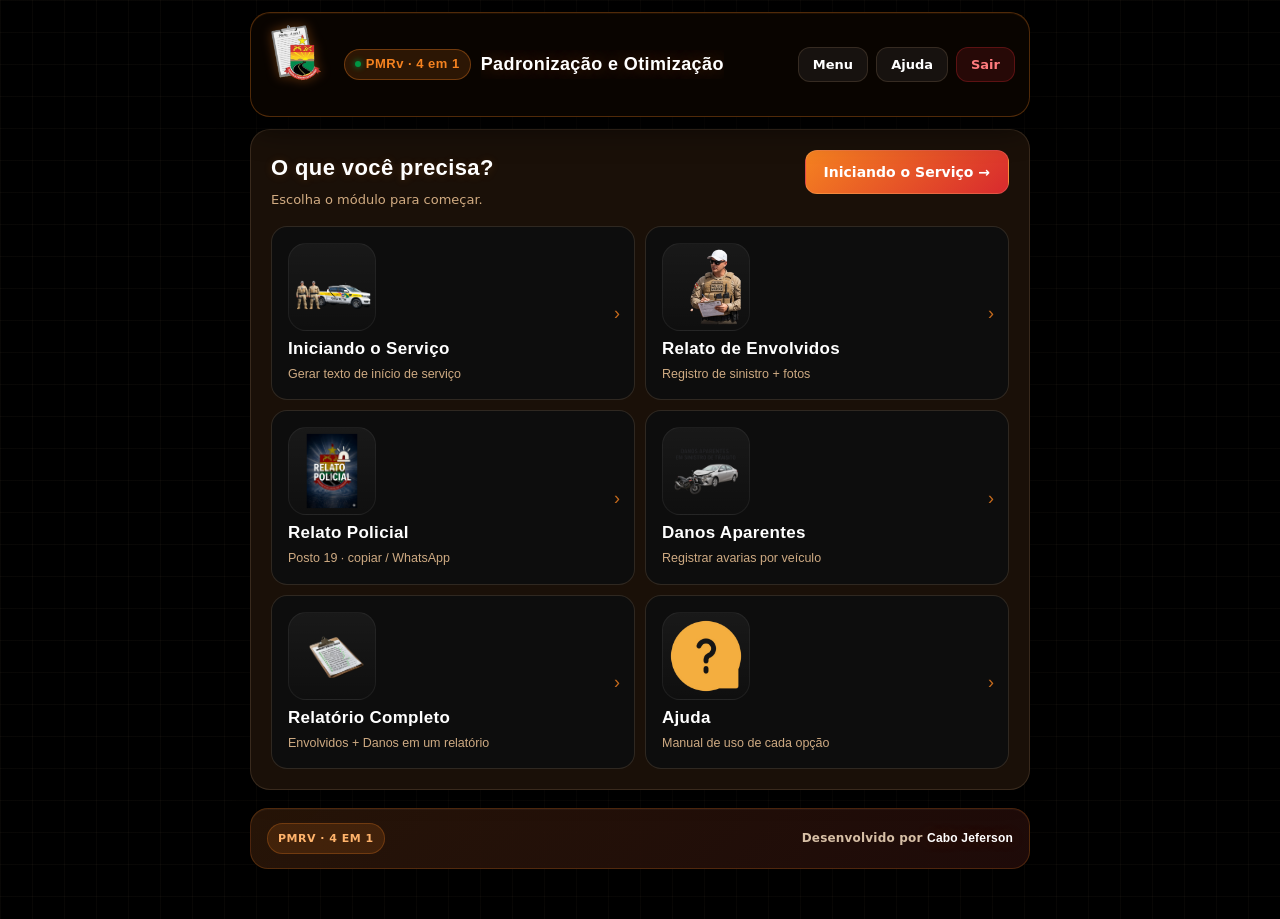
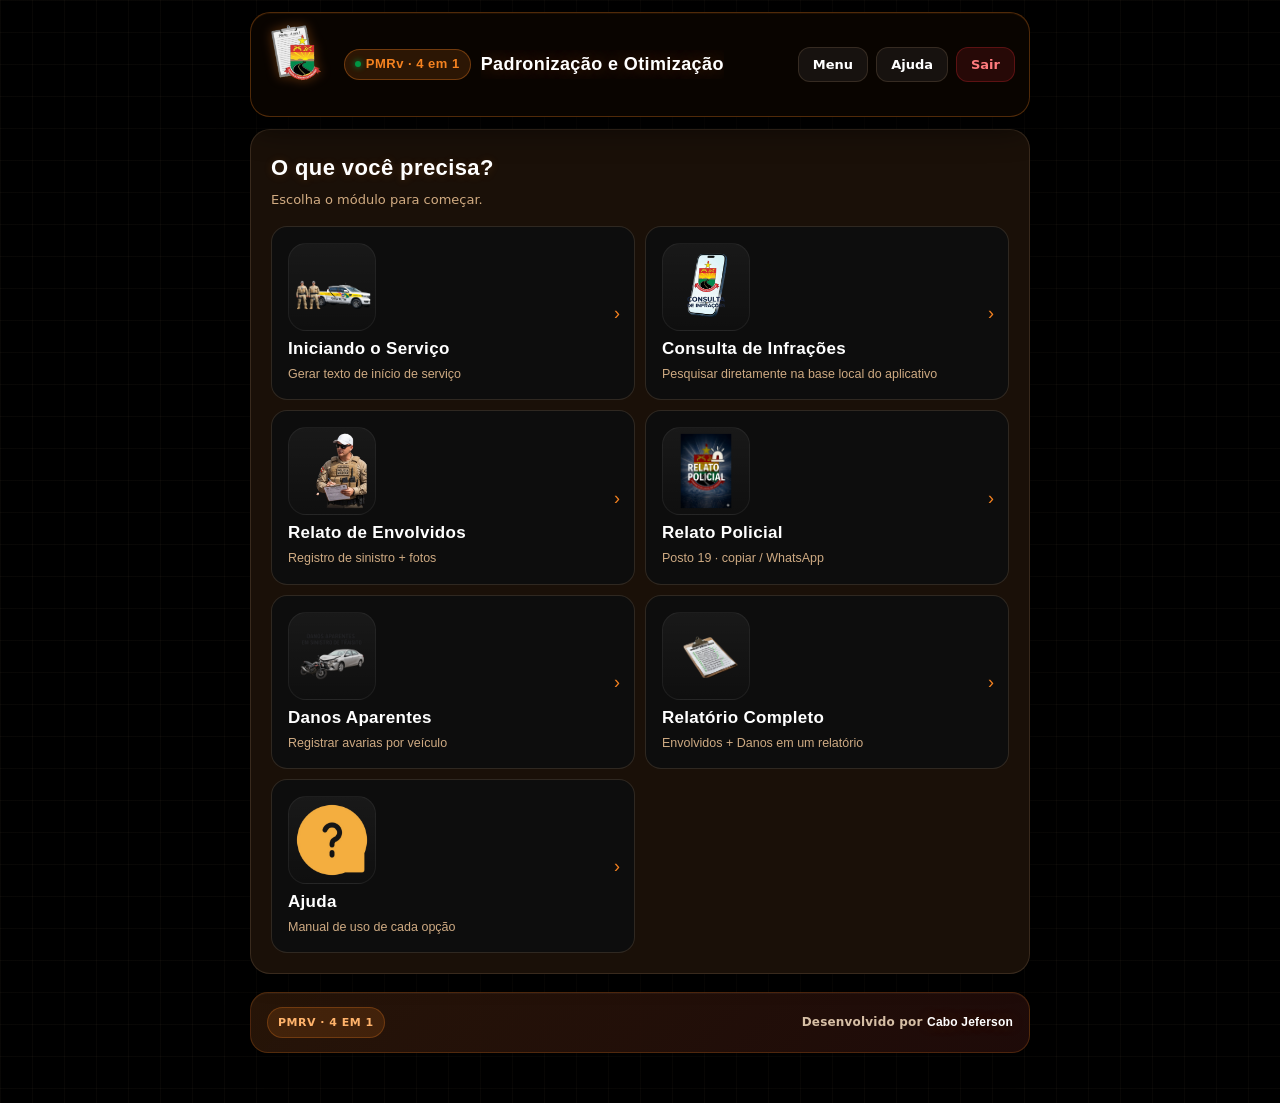
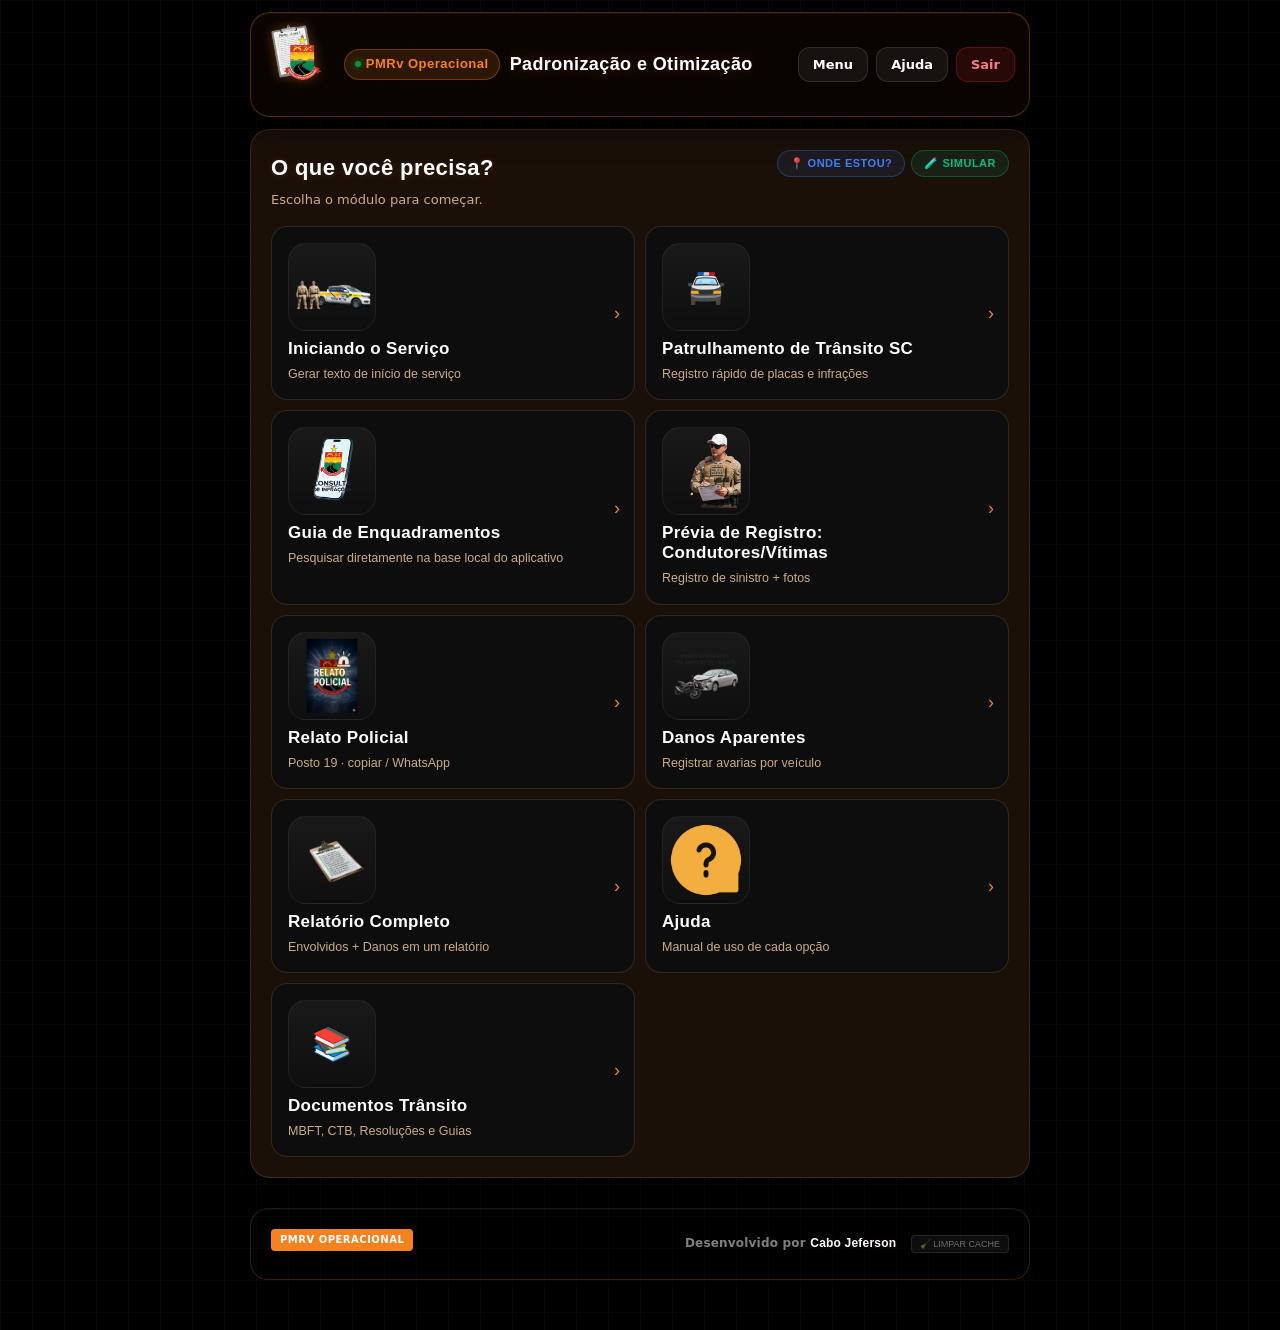
